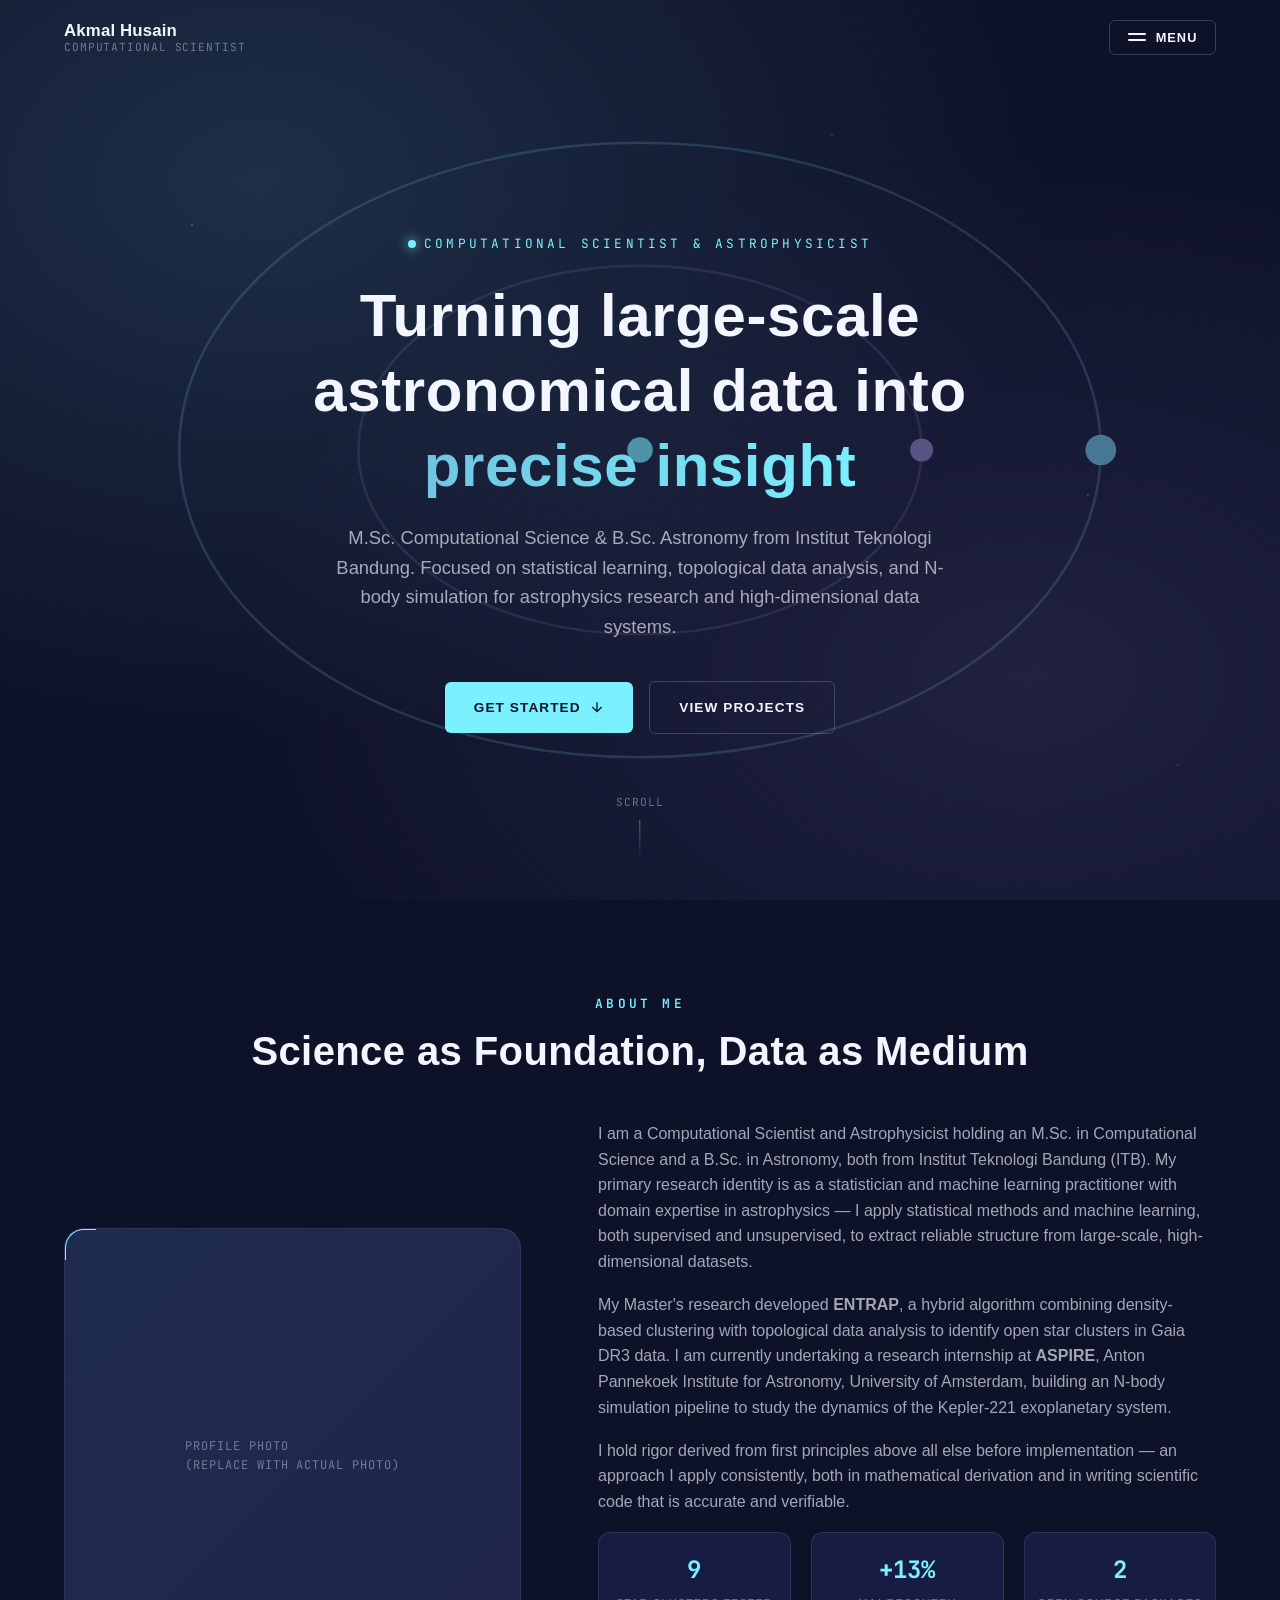
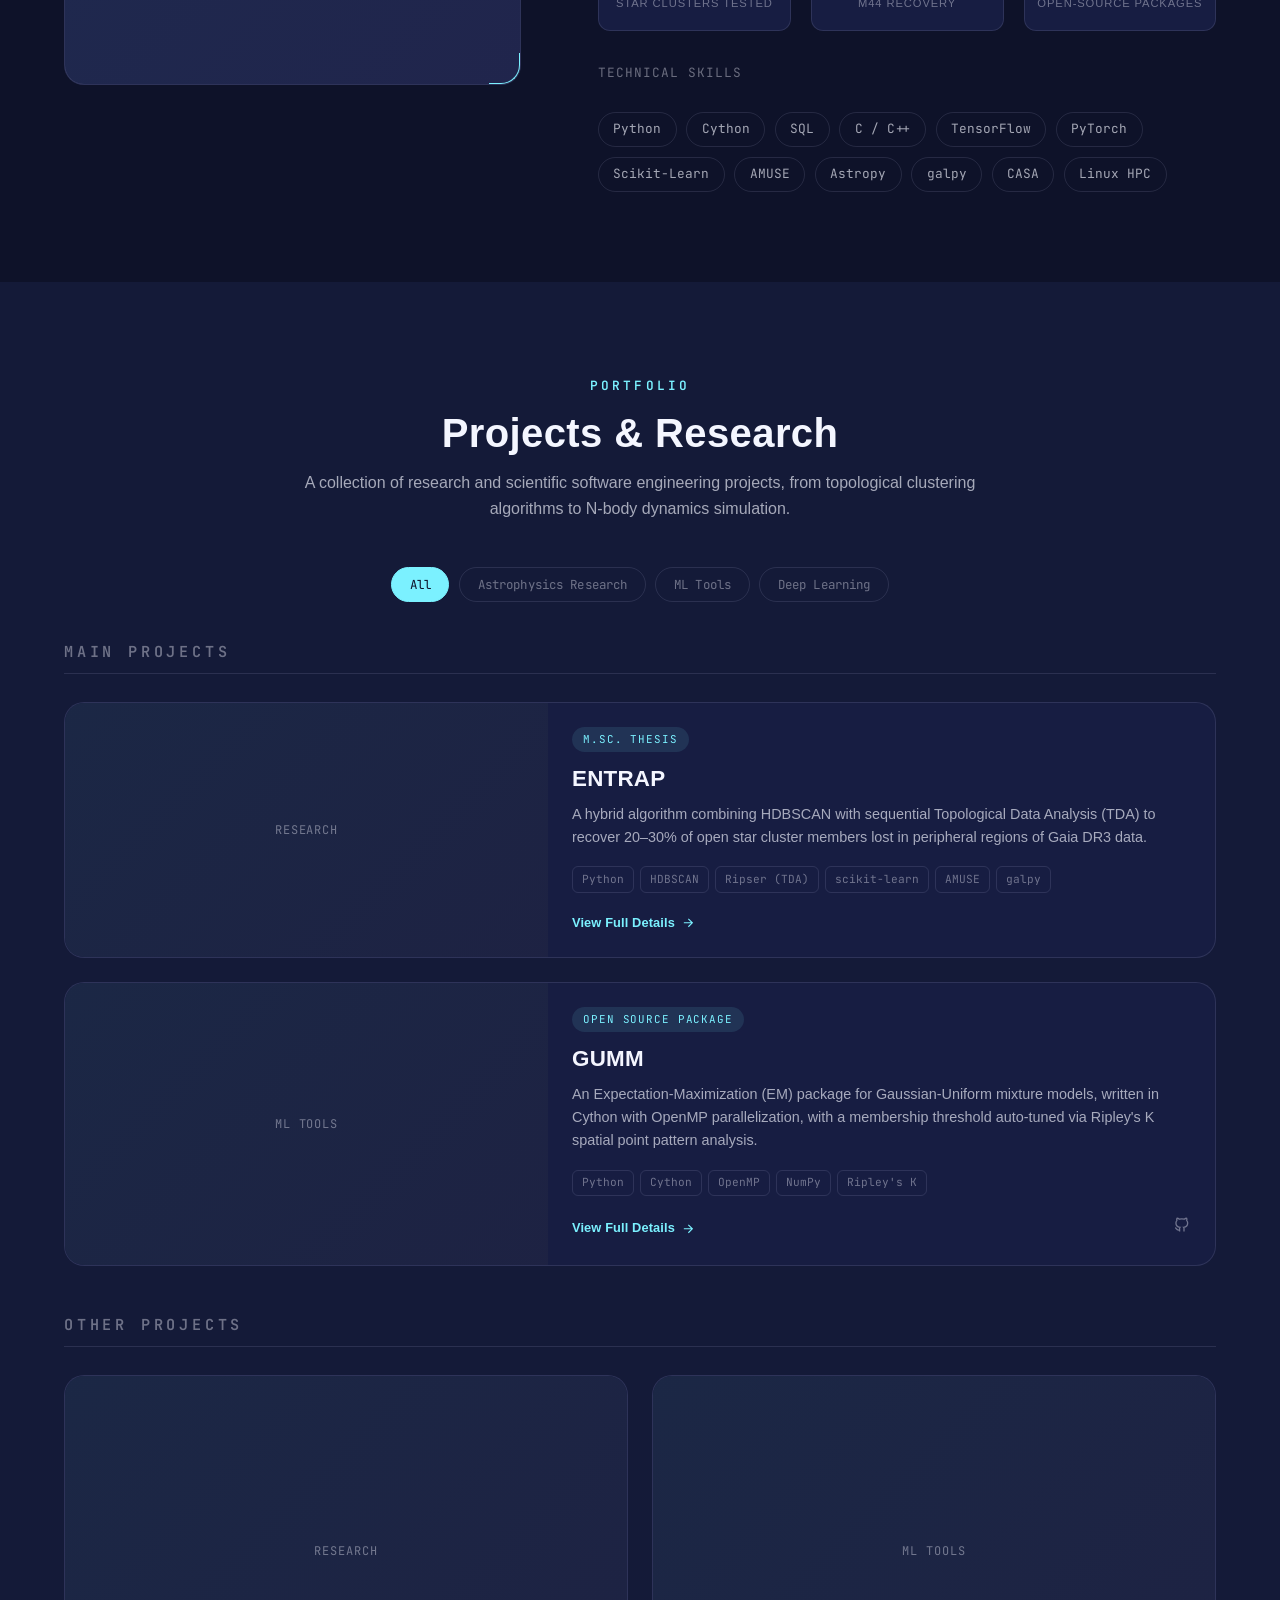
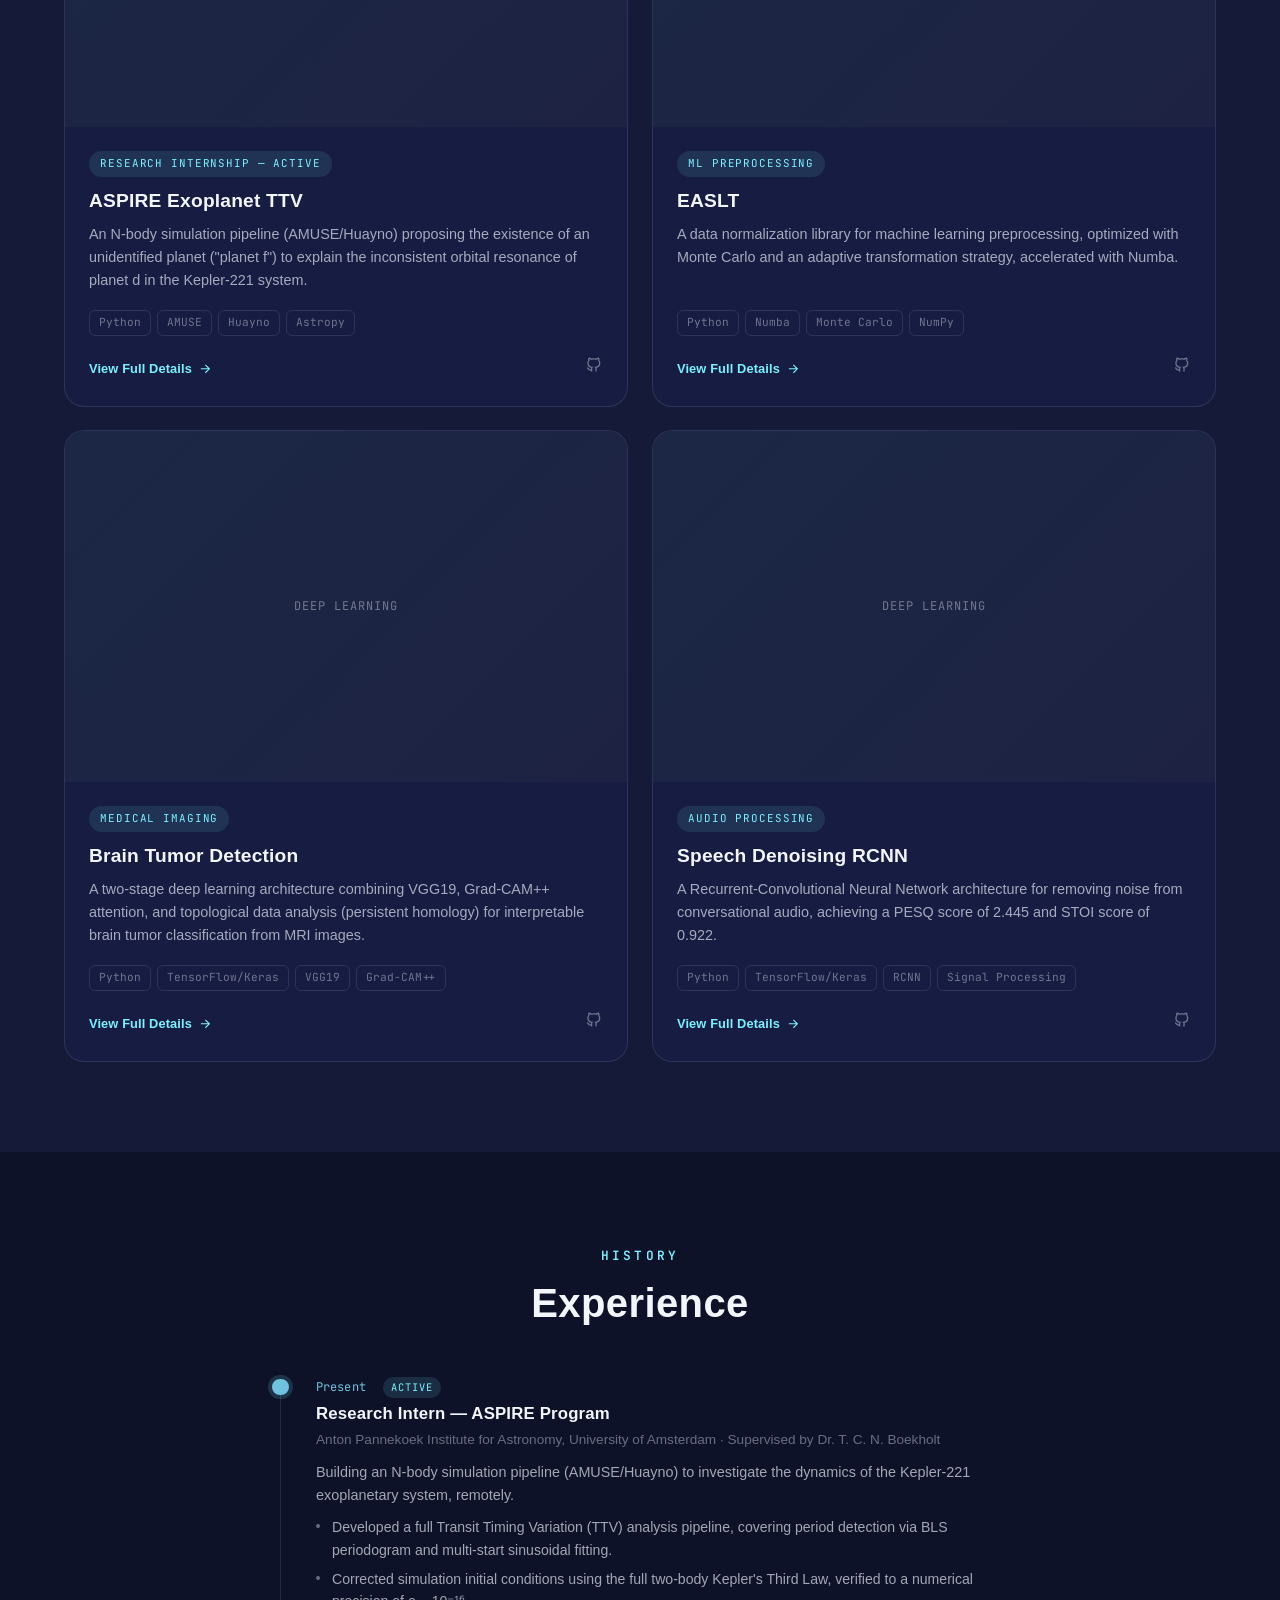
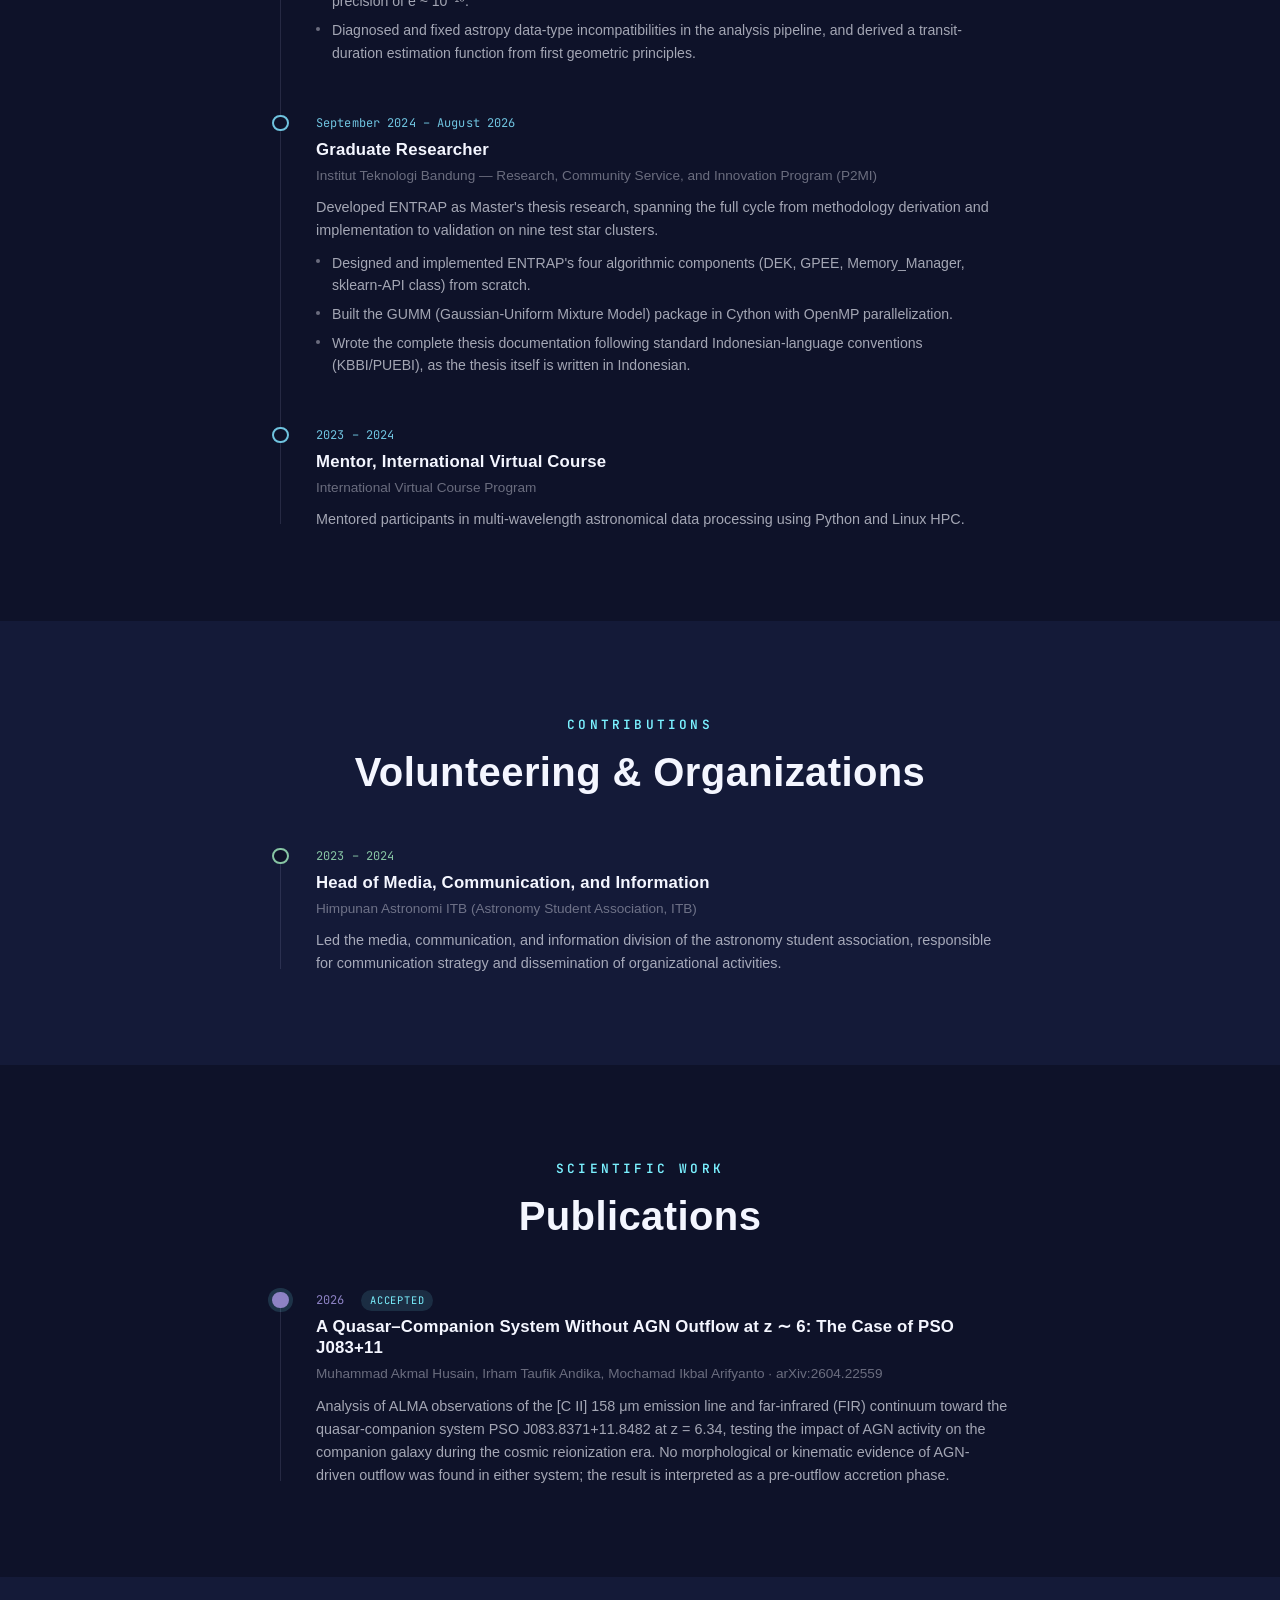
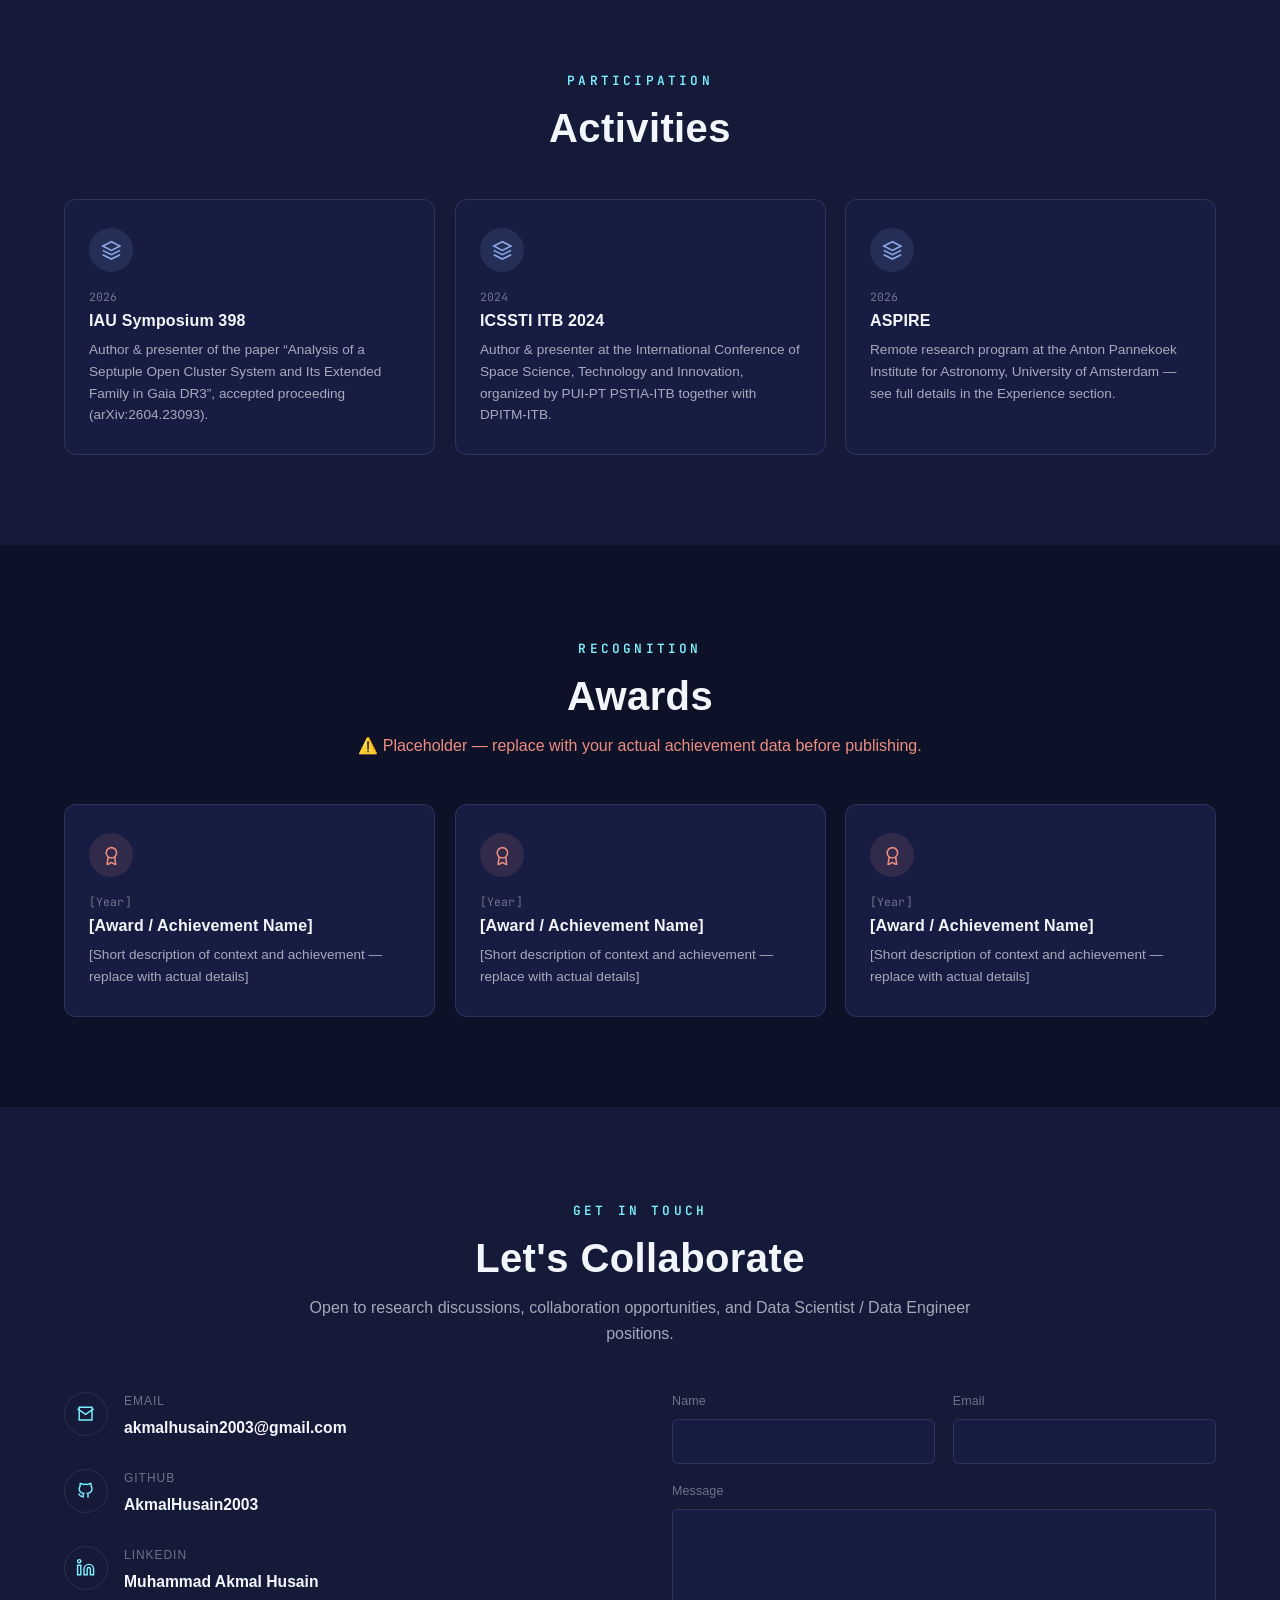
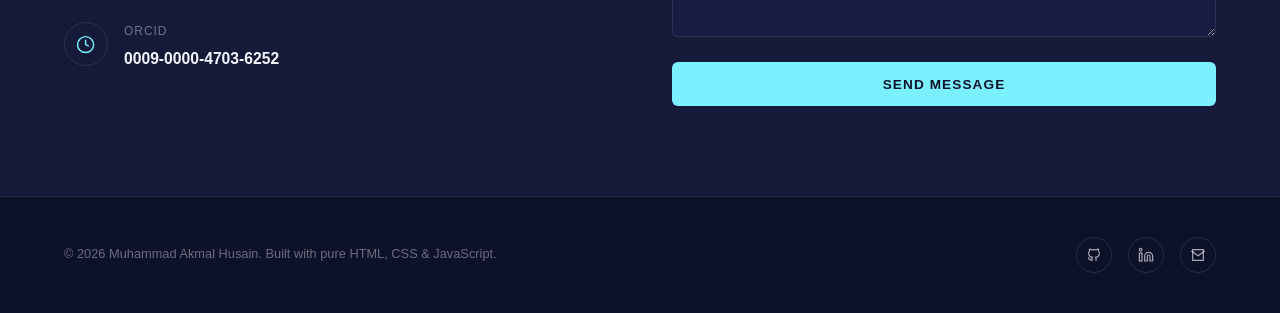
==== index.html @ b6365a73 "Initial commit: portfolio site" ====
<!DOCTYPE html>
<html lang="en">
<head>
  <meta charset="UTF-8" />
  <meta name="viewport" content="width=device-width, initial-scale=1.0" />
  <title>Muhammad Akmal Husain — Computational Scientist &amp; Astrophysicist</title>
  <meta name="description" content="Portfolio of Muhammad Akmal Husain — Computational Scientist and Astrophysicist, specializing in machine learning, topological data analysis, and N-body simulation." />

  <!-- Google Fonts: Source Sans Pro untuk teks utama, JetBrains Mono untuk
       label teknis/data — pemilihan ini disengaja karena JetBrains Mono
       adalah typeface yang benar-benar dipakai di lingkungan kerja
       computational science (editor kode, terminal), bukan sekadar
       pilihan estetika monospace generik. -->
  <link rel="preconnect" href="https://fonts.googleapis.com" />
  <link rel="preconnect" href="https://fonts.gstatic.com" crossorigin />
  <link href="https://fonts.googleapis.com/css2?family=Source+Sans+3:wght@400;600;700&family=JetBrains+Mono:wght@400;500;600&display=swap" rel="stylesheet" />

  <link rel="stylesheet" href="assets/css/main.css" />
</head>
<body>

  <!-- ======================================================================
       HEADER
       Fixed di atas, berubah dari transparan ke solid+blur saat discroll
       melewati hero (lihat initHeaderScroll di main.js).
       ====================================================================== -->
  <header class="site-header" data-site-header>
    <div class="container site-header__inner">
      <a href="#hero" class="site-logo">
        <span class="site-logo__name">Akmal Husain</span>
        <span class="site-logo__role">Computational Scientist</span>
      </a>
      <button type="button" class="menu-trigger" data-menu-trigger aria-label="Open navigation menu">
        <span class="menu-trigger__icon"><span></span><span></span></span>
        Menu
      </button>
    </div>
  </header>

  <!-- ======================================================================
       MENU OVERLAY
       Panel navigasi penuh-layar, ditoggle via kelas .menu-open pada
       <body> (lihat initMenuOverlay di main.js). Daftar tautan mengarah
       ke id section pada halaman ini — TIDAK ada menu terpisah untuk
       "Volunteering", "Experience", "Award" sebagai halaman berbeda;
       semuanya adalah section dalam satu halaman panjang (single-page
       layout), sesuai pola tema Forty asli.
       ====================================================================== -->
  <div class="menu-overlay" data-menu-overlay>
    <button type="button" class="menu-overlay__close" data-menu-close aria-label="Close menu">
      <svg viewBox="0 0 24 24" fill="none" stroke="currentColor" stroke-width="2"><path d="M18 6L6 18M6 6l12 12"/></svg>
    </button>
    <div class="menu-overlay__inner">
      <ul class="menu-overlay__list">
        <li><a href="#about">About</a></li>
        <li><a href="#projects">Projects</a></li>
        <li><a href="#experience">Experience</a></li>
        <li><a href="#volunteering">Volunteering</a></li>
        <li><a href="#publications">Publications</a></li>
        <li><a href="#activities">Activities</a></li>
        <li><a href="#awards">Awards</a></li>
        <li><a href="#contact">Contact</a></li>
      </ul>
      <div class="menu-overlay__meta">
        <a href="https://github.com/AkmalHusain2003" target="_blank" rel="noopener noreferrer" aria-label="GitHub">
          <svg viewBox="0 0 24 24" width="20" height="20" fill="none" stroke="currentColor" stroke-width="1.8"><path d="M9 19c-4.3 1.4-4.3-2.5-6-3m12 5v-3.5c0-1 .1-1.4-.5-2 2.8-.3 5.5-1.4 5.5-6a4.6 4.6 0 0 0-1.3-3.2 4.2 4.2 0 0 0-.1-3.2s-1.1-.3-3.5 1.3a12.3 12.3 0 0 0-6.2 0C6.5 2.8 5.4 3.1 5.4 3.1a4.2 4.2 0 0 0-.1 3.2A4.6 4.6 0 0 0 4 9.5c0 4.6 2.7 5.7 5.5 6-.6.6-.6 1.2-.5 2V21"/></svg>
        </a>
        <a href="https://www.linkedin.com/in/muhammad-akmal-husain-8298b7209/" target="_blank" rel="noopener noreferrer" aria-label="LinkedIn">
          <svg viewBox="0 0 24 24" width="20" height="20" fill="none" stroke="currentColor" stroke-width="1.8"><path d="M16 8a6 6 0 0 1 6 6v7h-4v-7a2 2 0 0 0-2-2 2 2 0 0 0-2 2v7h-4v-7a6 6 0 0 1 6-6z"/><rect x="2" y="9" width="4" height="12"/><circle cx="4" cy="4" r="2"/></svg>
        </a>
        <a href="mailto:akmalhusain2003@gmail.com" aria-label="Email">
          <svg viewBox="0 0 24 24" width="20" height="20" fill="none" stroke="currentColor" stroke-width="1.8"><path d="M4 4h16v16H4z"/><path d="M22 6l-10 7L2 6"/></svg>
        </a>
      </div>
    </div>
  </div>

  <!-- ======================================================================
       HERO
       Judul + subjudul + tombol "Get Started" (poin 1 permintaan) yang
       melakukan smooth-scroll ke section About. Latar memuat diagram
       orbit SVG (signature element, lihat dokumentasi di main.css bagian
       "SIGNATURE ELEMENT: DIAGRAM ORBIT TTV").
       ====================================================================== -->
  <section id="hero" class="hero">
    <div class="hero__orbit" aria-hidden="true">
      <svg viewBox="0 0 400 400">
        <!-- Bintang pusat, merepresentasikan Kepler-221 -->
        <circle class="orbit-star" cx="200" cy="200" r="5" />

        <!-- Lintasan orbit (elips, dipipihkan sedikit untuk kesan
             perspektif 3/4, bukan lingkaran sempurna, karena orbit
             riil jarang berbentuk lingkaran) -->
        <ellipse class="orbit-path orbit-path--outer" cx="200" cy="200" rx="180" ry="120" />
        <ellipse class="orbit-path orbit-path--inner" cx="200" cy="200" rx="110" ry="72" />

        <!-- Node planet outer: grup di-rotate mengelilingi pusat (200,200)
             via animasi CSS orbit-outer, sedangkan posisi node di dalam
             grup tetap statis relatif terhadap grupnya sendiri (offset
             radial dari pusat) — inilah struktur SVG yang benar supaya
             node BENAR-BENAR mengorbit pusat, bukan berputar di
             tempatnya sendiri. -->
        <g class="orbit-node orbit-node--outer">
          <circle cx="380" cy="200" r="6" />
        </g>

        <!-- Node planet inner: periode orbit lebih cepat (durasi animasi
             lebih pendek di CSS), merepresentasikan planet dengan
             semi-major axis lebih kecil sesuai Hukum Kepler III
             (T² ∝ a³) — planet lebih dekat mengorbit lebih cepat. -->
        <g class="orbit-node orbit-node--inner">
          <circle cx="310" cy="200" r="4.5" />
        </g>
      </svg>
    </div>

    <div class="hero__inner">
      <p class="hero__eyebrow">Computational Scientist &amp; Astrophysicist</p>
      <h1 class="hero__title">
        Turning large-scale astronomical data into <span class="highlight">precise insight</span>
      </h1>
      <p class="hero__subtitle">
        M.Sc. Computational Science &amp; B.Sc. Astronomy from Institut Teknologi Bandung. Focused on statistical learning, topological data analysis, and N-body simulation for astrophysics research and high-dimensional data systems.
      </p>
      <div class="hero__actions">
        <a href="#about" class="btn btn--primary">
          Get Started
          <svg viewBox="0 0 24 24" width="16" height="16" fill="none" stroke="currentColor" stroke-width="2"><path d="M12 5v14M19 12l-7 7-7-7"/></svg>
        </a>
        <a href="#projects" class="btn btn--ghost">View Projects</a>
      </div>
    </div>

    <div class="scroll-indicator" aria-hidden="true">
      <span>Scroll</span>
      <span class="scroll-indicator__line"></span>
    </div>
  </section>

  <!-- ======================================================================
       ABOUT ("Tentang Saya") — poin 2 permintaan.
       Setiap blok anak diberi kelas .reveal dengan arah berbeda
       (reveal--left untuk visual, reveal--right untuk teks) dan
       data-reveal-index untuk delay berjenjang, menghasilkan efek
       "hilang timbul" yang diminta: memudar masuk saat discroll ke
       section ini, memudar keluar lagi saat discroll menjauh (lihat
       mekanisme initRevealObserver di main.js).
       ====================================================================== -->
  <section id="about" class="section">
    <div class="container">
      <div class="section__header reveal reveal--up" data-reveal-index="0">
        <p class="section__eyebrow">About Me</p>
        <h2 class="section__title">Science as Foundation, Data as Medium</h2>
      </div>

      <div class="about__grid">
        <div class="about__visual reveal reveal--left" data-reveal-index="1">
          <div class="about__visual-frame" aria-hidden="true"></div>
          <div class="project-card__media-placeholder" style="font-family: var(--font-family-mono);">
            Profile Photo<br />(Replace with Actual Photo)
          </div>
        </div>

        <div class="about__body reveal reveal--right" data-reveal-index="2">
          <p>
            I am a Computational Scientist and Astrophysicist holding an M.Sc. in Computational Science and a B.Sc. in Astronomy, both from Institut Teknologi Bandung (ITB). My primary research identity is as a statistician and machine learning practitioner with domain expertise in astrophysics &mdash; I apply statistical methods and machine learning, both supervised and unsupervised, to extract reliable structure from large-scale, high-dimensional datasets.
          </p>
          <p>
            My Master's research developed <strong>ENTRAP</strong>, a hybrid algorithm combining density-based clustering with topological data analysis to identify open star clusters in Gaia DR3 data. I am currently undertaking a research internship at <strong>ASPIRE</strong>, Anton Pannekoek Institute for Astronomy, University of Amsterdam, building an N-body simulation pipeline to study the dynamics of the Kepler-221 exoplanetary system.
          </p>
          <p>
            I hold rigor derived from first principles above all else before implementation &mdash; an approach I apply consistently, both in mathematical derivation and in writing scientific code that is accurate and verifiable.
          </p>

          <div class="about__stats">
            <div class="about__stat">
              <span class="about__stat-value">9</span>
              <span class="about__stat-label">Star Clusters Tested</span>
            </div>
            <div class="about__stat">
              <span class="about__stat-value">+13%</span>
              <span class="about__stat-label">M44 Recovery</span>
            </div>
            <div class="about__stat">
              <span class="about__stat-value">2</span>
              <span class="about__stat-label">Open-Source Packages</span>
            </div>
          </div>

          <p class="about__skills-title">Technical Skills</p>
          <div class="skill-tags">
            <span class="skill-tag">Python</span>
            <span class="skill-tag">Cython</span>
            <span class="skill-tag">SQL</span>
            <span class="skill-tag">C / C++</span>
            <span class="skill-tag">TensorFlow</span>
            <span class="skill-tag">PyTorch</span>
            <span class="skill-tag">Scikit-Learn</span>
            <span class="skill-tag">AMUSE</span>
            <span class="skill-tag">Astropy</span>
            <span class="skill-tag">galpy</span>
            <span class="skill-tag">CASA</span>
            <span class="skill-tag">Linux HPC</span>
          </div>
        </div>
      </div>
    </div>
  </section>

  <!-- ======================================================================
       PROJECTS — poin 4 permintaan.
       Grid kartu DIRENDER SECARA DINAMIS oleh renderProjectPreview() di
       main.js, membaca data dari assets/js/projects-data.js. HTML di
       sini hanya menyediakan KERANGKA (header, filter, target grid
       kosong) — lihat atribut data-project-grid sebagai titik injeksi.

       Setiap kartu memiliki tombol "Lihat Lebih Lengkap" yang mengarah
       ke pages/project.html?id=<id-project>, sesuai permintaan poin 4.
       ====================================================================== -->
  <section id="projects" class="section section--alt">
    <div class="container">
      <div class="section__header reveal reveal--up" data-reveal-index="0">
        <p class="section__eyebrow">Portfolio</p>
        <h2 class="section__title">Projects &amp; Research</h2>
        <p class="section__subtitle">
          A collection of research and scientific software engineering projects, from topological clustering algorithms to N-body dynamics simulation.
        </p>
      </div>

      <div class="project-filter reveal reveal--up" data-reveal-index="1">
        <button type="button" class="project-filter__btn is-active" data-filter="all">All</button>
        <button type="button" class="project-filter__btn" data-filter="research">Astrophysics Research</button>
        <button type="button" class="project-filter__btn" data-filter="ml-tools">ML Tools</button>
        <button type="button" class="project-filter__btn" data-filter="deep-learning">Deep Learning</button>
      </div>

      <!-- Render target: filled by renderProjectPreview() in main.js.
           Left empty in the static markup — NOT written manually here
           so project data stays single-sourced from projects-data.js
           (see architecture documentation in that file).

           TWO SEPARATE CONTAINERS (not one) per the Main/Other Project
           split request. Partitioned by the `tier` field in
           projects-data.js (see ARCHITECTURE NOTE in that file's
           header for the tier vs featured distinction). The
           data-project-grid attribute carries the value "main"/"other"
           as a SELECTOR read by renderProjectPreview() -- NOT two
           elements sharing the same boolean attribute as in the old
           pattern. -->
      <h3 class="project-tier-heading reveal reveal--up" data-reveal-index="2">Main Projects</h3>
      <div class="project-grid" data-project-grid="main"></div>

      <h3 class="project-tier-heading project-tier-heading--other reveal reveal--up" data-reveal-index="3">Other Projects</h3>
      <div class="project-grid" data-project-grid="other"></div>
    </div>
  </section>

  <!-- ======================================================================
       EXPERIENCE — poin 6 permintaan.
       Urutan kronologis TERBALIK (terbaru di atas), pola timeline
       standar untuk riwayat profesional. ASPIRE ditandai sebagai peran
       AKTIF (kelas .is-current, memberi node timeline terisi penuh +
       badge "Aktif") mengikuti konfirmasi eksplisit Akmal bahwa peran
       Graduate Researcher di ITB telah selesai dan ASPIRE adalah fokus
       riset yang sedang berjalan saat ini.
       ====================================================================== -->
  <section id="experience" class="section">
    <div class="container container--narrow">
      <div class="section__header reveal reveal--up" data-reveal-index="0">
        <p class="section__eyebrow">History</p>
        <h2 class="section__title">Experience</h2>
      </div>

      <div class="timeline" style="--timeline-accent: var(--color-accent-1);">
        <div class="timeline-item is-current reveal reveal--up" data-reveal-index="1">
          <p class="timeline-item__period">
            Present
            <span class="timeline-item__badge">Active</span>
          </p>
          <h3 class="timeline-item__title">Research Intern — ASPIRE Program</h3>
          <p class="timeline-item__org">Anton Pannekoek Institute for Astronomy, University of Amsterdam &middot; Supervised by Dr. T. C. N. Boekholt</p>
          <div class="timeline-item__desc">
            <p>Building an N-body simulation pipeline (AMUSE/Huayno) to investigate the dynamics of the Kepler-221 exoplanetary system, remotely.</p>
            <ul>
              <li>Developed a full Transit Timing Variation (TTV) analysis pipeline, covering period detection via BLS periodogram and multi-start sinusoidal fitting.</li>
              <li>Corrected simulation initial conditions using the full two-body Kepler's Third Law, verified to a numerical precision of e ~ 10⁻¹⁶.</li>
              <li>Diagnosed and fixed astropy data-type incompatibilities in the analysis pipeline, and derived a transit-duration estimation function from first geometric principles.</li>
            </ul>
          </div>
        </div>

        <div class="timeline-item reveal reveal--up" data-reveal-index="2">
          <p class="timeline-item__period">September 2024 &ndash; August 2026</p>
          <h3 class="timeline-item__title">Graduate Researcher</h3>
          <p class="timeline-item__org">Institut Teknologi Bandung — Research, Community Service, and Innovation Program (P2MI)</p>
          <div class="timeline-item__desc">
            <p>Developed ENTRAP as Master's thesis research, spanning the full cycle from methodology derivation and implementation to validation on nine test star clusters.</p>
            <ul>
              <li>Designed and implemented ENTRAP's four algorithmic components (DEK, GPEE, Memory_Manager, sklearn-API class) from scratch.</li>
              <li>Built the GUMM (Gaussian-Uniform Mixture Model) package in Cython with OpenMP parallelization.</li>
              <li>Wrote the complete thesis documentation following standard Indonesian-language conventions (KBBI/PUEBI), as the thesis itself is written in Indonesian.</li>
            </ul>
          </div>
        </div>

        <div class="timeline-item reveal reveal--up" data-reveal-index="3">
          <p class="timeline-item__period">2023 &ndash; 2024</p>
          <h3 class="timeline-item__title">Mentor, International Virtual Course</h3>
          <p class="timeline-item__org">International Virtual Course Program</p>
          <div class="timeline-item__desc">
            <p>Mentored participants in multi-wavelength astronomical data processing using Python and Linux HPC.</p>
          </div>
        </div>
      </div>
    </div>
  </section>

  <!-- ======================================================================
       VOLUNTEERING — poin 5 permintaan.
       Menggunakan struktur timeline yang sama dengan Experience, namun
       dengan --timeline-accent berbeda (hijau sage, bukan cyan) supaya
       kedua section punya identitas visual berbeda meski markup identik
       — pola reuse komponen yang didokumentasikan di main.css bagian
       "TIMELINE (EXPERIENCE & VOLUNTEERING)".
       ====================================================================== -->
  <section id="volunteering" class="section section--alt">
    <div class="container container--narrow">
      <div class="section__header reveal reveal--up" data-reveal-index="0">
        <p class="section__eyebrow">Contributions</p>
        <h2 class="section__title">Volunteering &amp; Organizations</h2>
      </div>

      <div class="timeline" style="--timeline-accent: var(--color-accent-5);">
        <div class="timeline-item reveal reveal--up" data-reveal-index="1">
          <p class="timeline-item__period">2023 &ndash; 2024</p>
          <h3 class="timeline-item__title">Head of Media, Communication, and Information</h3>
          <p class="timeline-item__org">Himpunan Astronomi ITB (Astronomy Student Association, ITB)</p>
          <div class="timeline-item__desc">
            <p>Led the media, communication, and information division of the astronomy student association, responsible for communication strategy and dissemination of organizational activities.</p>
          </div>
        </div>
      </div>
    </div>
  </section>

  <!-- ======================================================================
       PUBLICATION — disisipkan sebelum AWARD atas permintaan eksplisit.

       Struktur timeline yang sama dengan Experience & Volunteering
       (lihat main.css bagian "TIMELINE (EXPERIENCE & VOLUNTEERING)"),
       dengan --timeline-accent memakai --color-accent-2 (ungu lembut)
       agar identitas visual berbeda dari ketiga section timeline
       lainnya (accent-1 = Experience, accent-5 = Volunteering).

       CATATAN AKURASI: satu item di bawah ini adalah KERANGKA STRUKTURAL
       kosong, BUKAN placeholder berisi teks contoh — sengaja dibiarkan
       demikian karena data publikasi asli akan diisi langsung oleh
       pengguna. Duplikasi blok <div class="timeline-item"> ini untuk
       setiap entri publikasi; hapus jika tidak diperlukan sebagai
       kerangka acuan.

       CLASS is-current TERSEDIA (lihat penggunaannya di section
       Experience) untuk menandai publikasi berstatus masih berjalan,
       mis. "under review" atau "in preparation" — tambahkan class
       tersebut pada <div class="timeline-item"> yang relevan jika
       diperlukan, mengikuti pola timeline-item__badge.
       ====================================================================== -->
  <section id="publications" class="section">
    <div class="container container--narrow">
      <div class="section__header reveal reveal--up" data-reveal-index="0">
        <p class="section__eyebrow">Scientific Work</p>
        <h2 class="section__title">Publications</h2>
      </div>

      <div class="timeline" style="--timeline-accent: var(--color-accent-2);">
        <div class="timeline-item is-current reveal reveal--up" data-reveal-index="1">
          <p class="timeline-item__period">
            2026
            <span class="timeline-item__badge">Accepted</span>
          </p>
          <h3 class="timeline-item__title">A Quasar&ndash;Companion System Without AGN Outflow at z &sim; 6: The Case of PSO J083+11</h3>
          <p class="timeline-item__org">Muhammad Akmal Husain, Irham Taufik Andika, Mochamad Ikbal Arifyanto &middot; arXiv:2604.22559</p>
          <div class="timeline-item__desc">
            <p>Analysis of ALMA observations of the [C&nbsp;II] 158&nbsp;&mu;m emission line and far-infrared (FIR) continuum toward the quasar-companion system PSO&nbsp;J083.8371+11.8482 at z&nbsp;=&nbsp;6.34, testing the impact of AGN activity on the companion galaxy during the cosmic reionization era. No morphological or kinematic evidence of AGN-driven outflow was found in either system; the result is interpreted as a pre-outflow accretion phase.</p>
          </div>
        </div>
      </div>
    </div>
  </section>

  <!-- ======================================================================
       ACTIVITIES — precedes AWARDS per explicit request.

       Uses the award-grid pattern (NOT timeline like Experience/
       Volunteering/Publications) because its contents are event
       participations that each conclude at a single point in time
       (conference/symposium presentation), not an ongoing process
       with progression between items — consistent with why Awards
       also uses a grid, not a timeline.

       --color-accent-4 (sky blue) is used as the icon color, since
       accent-1/2/3/5 are already used by other sections (see
       main.css :root for the full map).
       ====================================================================== -->
  <section id="activities" class="section section--alt">
    <div class="container">
      <div class="section__header reveal reveal--up" data-reveal-index="0">
        <p class="section__eyebrow">Participation</p>
        <h2 class="section__title">Activities</h2>
      </div>

      <div class="award-grid">
        <div class="award-card reveal reveal--up" data-reveal-index="1">
          <div class="award-card__icon" style="background: rgba(142, 169, 232, 0.12); color: var(--color-accent-4);">
            <svg viewBox="0 0 24 24" fill="none" stroke="currentColor" stroke-width="1.8"><path d="M12 2 L2 7l10 5 10-5-10-5z"/><path d="M2 17l10 5 10-5"/><path d="M2 12l10 5 10-5"/></svg>
          </div>
          <p class="award-card__year">2026</p>
          <h3 class="award-card__title">IAU Symposium 398</h3>
          <p class="award-card__desc">Author &amp; presenter of the paper &ldquo;Analysis of a Septuple Open Cluster System and Its Extended Family in Gaia DR3&rdquo;, accepted proceeding (arXiv:2604.23093).</p>
        </div>

        <div class="award-card reveal reveal--up" data-reveal-index="2">
          <div class="award-card__icon" style="background: rgba(142, 169, 232, 0.12); color: var(--color-accent-4);">
            <svg viewBox="0 0 24 24" fill="none" stroke="currentColor" stroke-width="1.8"><path d="M12 2 L2 7l10 5 10-5-10-5z"/><path d="M2 17l10 5 10-5"/><path d="M2 12l10 5 10-5"/></svg>
          </div>
          <p class="award-card__year">2024</p>
          <h3 class="award-card__title">ICSSTI ITB 2024</h3>
          <p class="award-card__desc">Author &amp; presenter at the International Conference of Space Science, Technology and Innovation, organized by PUI-PT PSTIA-ITB together with DPITM-ITB.</p>
        </div>

        <div class="award-card reveal reveal--up" data-reveal-index="3">
          <div class="award-card__icon" style="background: rgba(142, 169, 232, 0.12); color: var(--color-accent-4);">
            <svg viewBox="0 0 24 24" fill="none" stroke="currentColor" stroke-width="1.8"><path d="M12 2 L2 7l10 5 10-5-10-5z"/><path d="M2 17l10 5 10-5"/><path d="M2 12l10 5 10-5"/></svg>
          </div>
          <p class="award-card__year">2026</p>
          <h3 class="award-card__title">ASPIRE</h3>
          <p class="award-card__desc">Remote research program at the Anton Pannekoek Institute for Astronomy, University of Amsterdam &mdash; see full details in the Experience section.</p>
        </div>
      </div>
    </div>
  </section>

  <!-- ======================================================================
       AWARDS — per request point 7.

       IMPORTANT ACCURACY NOTE: I do NOT have specific data about any
       awards or achievements you have received — either from prior
       conversation history or from this repo's old index.md file
       (already removed after being replaced by index.html). Rather
       than fabricate content (which would violate the accuracy
       principle you emphasize), the three cards below are
       INTENTIONALLY filled with explicit placeholders that are
       clearly recognizable as "sample content", not real data.

       Please replace the title, year, and description of each card
       with your actual achievements. The card structure (award-card)
       is ready to use — simply duplicate the <div class="award-card">
       block to add a new entry, or delete any that aren't needed.
       ====================================================================== -->
  <section id="awards" class="section">
    <div class="container">
      <div class="section__header reveal reveal--up" data-reveal-index="0">
        <p class="section__eyebrow">Recognition</p>
        <h2 class="section__title">Awards</h2>
        <p class="section__subtitle" style="color: var(--color-accent-3);">
          ⚠️ Placeholder — replace with your actual achievement data before publishing.
        </p>
      </div>

      <div class="award-grid">
        <div class="award-card reveal reveal--up" data-reveal-index="1">
          <div class="award-card__icon">
            <svg viewBox="0 0 24 24" fill="none" stroke="currentColor" stroke-width="1.8"><path d="M12 15a6 6 0 1 0 0-12 6 6 0 0 0 0 12z"/><path d="M8.21 13.89L7 23l5-3 5 3-1.21-9.12"/></svg>
          </div>
          <p class="award-card__year">[Year]</p>
          <h3 class="award-card__title">[Award / Achievement Name]</h3>
          <p class="award-card__desc">[Short description of context and achievement — replace with actual details]</p>
        </div>

        <div class="award-card reveal reveal--up" data-reveal-index="2">
          <div class="award-card__icon">
            <svg viewBox="0 0 24 24" fill="none" stroke="currentColor" stroke-width="1.8"><path d="M12 15a6 6 0 1 0 0-12 6 6 0 0 0 0 12z"/><path d="M8.21 13.89L7 23l5-3 5 3-1.21-9.12"/></svg>
          </div>
          <p class="award-card__year">[Year]</p>
          <h3 class="award-card__title">[Award / Achievement Name]</h3>
          <p class="award-card__desc">[Short description of context and achievement — replace with actual details]</p>
        </div>

        <div class="award-card reveal reveal--up" data-reveal-index="3">
          <div class="award-card__icon">
            <svg viewBox="0 0 24 24" fill="none" stroke="currentColor" stroke-width="1.8"><path d="M12 15a6 6 0 1 0 0-12 6 6 0 0 0 0 12z"/><path d="M8.21 13.89L7 23l5-3 5 3-1.21-9.12"/></svg>
          </div>
          <p class="award-card__year">[Year]</p>
          <h3 class="award-card__title">[Award / Achievement Name]</h3>
          <p class="award-card__desc">[Short description of context and achievement — replace with actual details]</p>
        </div>
      </div>
    </div>
  </section>

  <!-- ======================================================================
       CONTACT
       Form ini bersifat FRONT-END SAJA — belum terhubung ke backend
       pengiriman email apa pun. Tema Forty asli memakai Formspree.io
       untuk ini; opsi yang sama (atau alternatif seperti Web3Forms,
       EmailJS) dapat dihubungkan nanti dengan mengubah atribut `action`
       pada elemen <form> di bawah. Untuk sekarang, submit tombol tidak
       melakukan apa pun selain mencegah reload halaman standar browser.
       ====================================================================== -->
  <section id="contact" class="section section--alt">
    <div class="container">
      <div class="section__header reveal reveal--up" data-reveal-index="0">
        <p class="section__eyebrow">Get In Touch</p>
        <h2 class="section__title">Let's Collaborate</h2>
        <p class="section__subtitle">
          Open to research discussions, collaboration opportunities, and Data Scientist / Data Engineer positions.
        </p>
      </div>

      <div class="contact__grid">
        <div class="reveal reveal--left" data-reveal-index="1">
          <div class="contact-method">
            <div class="contact-method__icon">
              <svg viewBox="0 0 24 24" fill="none" stroke="currentColor" stroke-width="1.8"><path d="M4 4h16v16H4z"/><path d="M22 6l-10 7L2 6"/></svg>
            </div>
            <div>
              <p class="contact-method__label">Email</p>
              <a href="mailto:akmalhusain2003@gmail.com" class="contact-method__value">akmalhusain2003@gmail.com</a>
            </div>
          </div>
          <div class="contact-method">
            <div class="contact-method__icon">
              <svg viewBox="0 0 24 24" fill="none" stroke="currentColor" stroke-width="1.8"><path d="M9 19c-4.3 1.4-4.3-2.5-6-3m12 5v-3.5c0-1 .1-1.4-.5-2 2.8-.3 5.5-1.4 5.5-6a4.6 4.6 0 0 0-1.3-3.2 4.2 4.2 0 0 0-.1-3.2s-1.1-.3-3.5 1.3a12.3 12.3 0 0 0-6.2 0C6.5 2.8 5.4 3.1 5.4 3.1a4.2 4.2 0 0 0-.1 3.2A4.6 4.6 0 0 0 4 9.5c0 4.6 2.7 5.7 5.5 6-.6.6-.6 1.2-.5 2V21"/></svg>
            </div>
            <div>
              <p class="contact-method__label">GitHub</p>
              <a href="https://github.com/AkmalHusain2003" target="_blank" rel="noopener noreferrer" class="contact-method__value">AkmalHusain2003</a>
            </div>
          </div>
          <div class="contact-method">
            <div class="contact-method__icon">
              <svg viewBox="0 0 24 24" fill="none" stroke="currentColor" stroke-width="1.8"><path d="M16 8a6 6 0 0 1 6 6v7h-4v-7a2 2 0 0 0-2-2 2 2 0 0 0-2 2v7h-4v-7a6 6 0 0 1 6-6z"/><rect x="2" y="9" width="4" height="12"/><circle cx="4" cy="4" r="2"/></svg>
            </div>
            <div>
              <p class="contact-method__label">LinkedIn</p>
              <a href="https://www.linkedin.com/in/muhammad-akmal-husain-8298b7209/" target="_blank" rel="noopener noreferrer" class="contact-method__value">Muhammad Akmal Husain</a>
            </div>
          </div>
          <div class="contact-method">
            <div class="contact-method__icon">
              <svg viewBox="0 0 24 24" fill="none" stroke="currentColor" stroke-width="1.8"><circle cx="12" cy="12" r="10"/><path d="M12 6v6l4 2"/></svg>
            </div>
            <div>
              <p class="contact-method__label">ORCID</p>
              <a href="https://orcid.org/0009-0000-4703-6252" target="_blank" rel="noopener noreferrer" class="contact-method__value">0009-0000-4703-6252</a>
            </div>
          </div>
        </div>

        <form class="contact-form reveal reveal--right" data-reveal-index="2" onsubmit="event.preventDefault(); alert('This form is not yet connected to an email delivery service. Connect the form element\'s action attribute to a service such as Formspree or Web3Forms.');">
          <div class="form-row">
            <div class="form-field">
              <label for="name">Name</label>
              <input type="text" id="name" name="name" required />
            </div>
            <div class="form-field">
              <label for="email">Email</label>
              <input type="email" id="email" name="email" required />
            </div>
          </div>
          <div class="form-field">
            <label for="message">Message</label>
            <textarea id="message" name="message" rows="5" required></textarea>
          </div>
          <button type="submit" class="btn btn--primary btn--block">Send Message</button>
        </form>
      </div>
    </div>
  </section>

  <!-- ======================================================================
       FOOTER
       ====================================================================== -->
  <footer class="site-footer">
    <div class="container site-footer__inner">
      <p class="site-footer__copy">&copy; 2026 Muhammad Akmal Husain. Built with pure HTML, CSS &amp; JavaScript.</p>
      <div class="site-footer__socials">
        <a href="https://github.com/AkmalHusain2003" target="_blank" rel="noopener noreferrer" aria-label="GitHub">
          <svg viewBox="0 0 24 24" fill="none" stroke="currentColor" stroke-width="1.8"><path d="M9 19c-4.3 1.4-4.3-2.5-6-3m12 5v-3.5c0-1 .1-1.4-.5-2 2.8-.3 5.5-1.4 5.5-6a4.6 4.6 0 0 0-1.3-3.2 4.2 4.2 0 0 0-.1-3.2s-1.1-.3-3.5 1.3a12.3 12.3 0 0 0-6.2 0C6.5 2.8 5.4 3.1 5.4 3.1a4.2 4.2 0 0 0-.1 3.2A4.6 4.6 0 0 0 4 9.5c0 4.6 2.7 5.7 5.5 6-.6.6-.6 1.2-.5 2V21"/></svg>
        </a>
        <a href="https://www.linkedin.com/in/muhammad-akmal-husain-8298b7209/" target="_blank" rel="noopener noreferrer" aria-label="LinkedIn">
          <svg viewBox="0 0 24 24" fill="none" stroke="currentColor" stroke-width="1.8"><path d="M16 8a6 6 0 0 1 6 6v7h-4v-7a2 2 0 0 0-2-2 2 2 0 0 0-2 2v7h-4v-7a6 6 0 0 1 6-6z"/><rect x="2" y="9" width="4" height="12"/><circle cx="4" cy="4" r="2"/></svg>
        </a>
        <a href="mailto:akmalhusain2003@gmail.com" aria-label="Email">
          <svg viewBox="0 0 24 24" fill="none" stroke="currentColor" stroke-width="1.8"><path d="M4 4h16v16H4z"/><path d="M22 6l-10 7L2 6"/></svg>
        </a>
      </div>
    </div>
  </footer>

  <!-- ======================================================================
       SCRIPTS
       Load order MATTERS: projects-data.js must load BEFORE main.js,
       because main.js (renderProjectPreview function) accesses the
       global PROJECTS array defined in projects-data.js.
       ====================================================================== -->
  <script src="assets/js/projects-data.js"></script>
  <script src="assets/js/main.js"></script>

</body>
</html>
---- assets/css/main.css ----
/* ==========================================================================
   Muhammad Akmal Husain — Portfolio Stylesheet
   Struktur mengikuti prinsip modular CSS: variabel → reset → base →
   layout → komponen → utilitas → animasi → responsif.
   Referensi filosofi desain: Forty theme by HTML5 UP (andrewbanchich/forty-jekyll-theme),
   diadaptasi ulang dari Sass ke CSS custom properties native.
   ========================================================================== */

/* --------------------------------------------------------------------------
   1. DESIGN TOKENS (CSS Custom Properties)
   Semua nilai desain didefinisikan sekali di sini. Mengubah karakter visual
   situs secara global cukup dengan mengubah variabel di :root, tanpa
   menyentuh kode di bawahnya. Ini prinsip "single source of truth" untuk
   desain, sama seperti projects-data.js untuk konten.
   -------------------------------------------------------------------------- */
:root {
  /* Palet warna: dark navy + aksen cyan (dipilih Akmal, dekat karakter
     visual tema Forty asli, cocok untuk domain space/data science) */
  --color-bg: #0e1229;
  --color-bg-alt: #141a38;
  --color-bg-card: #171d42;
  --color-fg: #f4f6ff;
  --color-fg-bold: #ffffff;
  --color-fg-light: rgba(244, 246, 255, 0.65);
  --color-fg-muted: rgba(244, 246, 255, 0.4);
  --color-border: rgba(212, 212, 255, 0.12);
  --color-border-strong: rgba(212, 212, 255, 0.22);

  --color-highlight: #7bf1ff;
  --color-accent-1: #6fc3df;   /* cyan biru — aksen utama */
  --color-accent-2: #8d82c4;   /* ungu lembut */
  --color-accent-3: #ec8d81;   /* koral — untuk highlight award/prestasi */
  --color-accent-4: #8ea9e8;   /* biru langit */
  --color-accent-5: #87c5a4;   /* hijau sage — untuk volunteering */

  /* Tipografi */
  --font-family: 'Source Sans Pro', 'Segoe UI', Helvetica, Arial, sans-serif;
  --font-family-mono: 'JetBrains Mono', 'Courier New', monospace;
  --font-weight-normal: 400;
  --font-weight-semibold: 600;
  --font-weight-bold: 700;
  --letter-spacing-normal: 0.01em;
  --letter-spacing-wide: 0.08em;
  --letter-spacing-wider: 0.25em;

  /* Ukuran & spacing (skala berbasis rem, dasar 16px) */
  --radius-sm: 6px;
  --radius-md: 12px;
  --radius-lg: 20px;
  --space-unit: 1rem;
  --content-max-width: 78rem;
  --content-narrow-width: 52rem;

  /* Durasi animasi — dipisah per jenis interaksi supaya mudah tuning */
  --duration-menu: 0.4s;
  --duration-transition: 0.25s;
  --duration-fade: 0.7s;
  --ease-standard: cubic-bezier(0.4, 0, 0.2, 1);
  --ease-out-back: cubic-bezier(0.34, 1.56, 0.64, 1);

  /* Z-index terpusat untuk mencegah tabrakan layer */
  --z-base: 1;
  --z-header: 100;
  --z-menu: 200;
}

/* --------------------------------------------------------------------------
   2. RESET & BASE
   Reset minimal (bukan full CSS reset seperti Normalize) — cukup untuk
   menghilangkan inkonsistensi antar-browser pada elemen yang benar-benar
   dipakai di halaman ini.
   -------------------------------------------------------------------------- */
*,
*::before,
*::after {
  box-sizing: border-box;
  margin: 0;
  padding: 0;
}

html {
  font-size: 16px;
  scroll-behavior: smooth;
  -webkit-text-size-adjust: 100%;
}

body {
  background: var(--color-bg);
  color: var(--color-fg);
  font-family: var(--font-family);
  font-weight: var(--font-weight-normal);
  line-height: 1.6;
  min-height: 100vh;
  overflow-x: hidden;
}

/* Body dikunci saat menu overlay terbuka, mencegah scroll ganda di belakang
   panel menu (perilaku yang sama dengan #wrapper transform-lock di tema Forty) */
body.menu-open {
  overflow: hidden;
}

img {
  display: block;
  max-width: 100%;
  height: auto;
}

a {
  color: inherit;
  text-decoration: none;
}

ul,
ol {
  list-style: none;
}

button {
  font-family: inherit;
  cursor: pointer;
  border: none;
  background: none;
  color: inherit;
}

h1,
h2,
h3,
h4 {
  font-weight: var(--font-weight-semibold);
  line-height: 1.25;
  letter-spacing: var(--letter-spacing-normal);
}

h1 { font-size: clamp(2.25rem, 5vw, 3.75rem); }
h2 { font-size: clamp(1.75rem, 3.5vw, 2.5rem); }
h3 { font-size: clamp(1.25rem, 2.2vw, 1.5rem); }

p {
  color: var(--color-fg-light);
}

/* Menghormati preferensi pengguna yang meminta pengurangan gerak —
   prinsip aksesibilitas dasar, bukan fitur opsional */
@media (prefers-reduced-motion: reduce) {
  *,
  *::before,
  *::after {
    animation-duration: 0.01ms !important;
    animation-iteration-count: 1 !important;
    transition-duration: 0.01ms !important;
    scroll-behavior: auto !important;
  }
}

/* --------------------------------------------------------------------------
   3. LAYOUT UTILITIES
   -------------------------------------------------------------------------- */
.container {
  max-width: var(--content-max-width);
  margin-inline: auto;
  padding-inline: clamp(1.5rem, 4vw, 3rem);
}

.container--narrow {
  max-width: var(--content-narrow-width);
}

.section {
  position: relative;
  padding-block: clamp(4rem, 10vh, 7rem);
}

.section--alt {
  background: var(--color-bg-alt);
}

.section__header {
  margin-bottom: clamp(2rem, 5vh, 3.5rem);
  text-align: center;
}

.section__eyebrow {
  display: inline-block;
  color: var(--color-highlight);
  font-family: var(--font-family-mono);
  font-size: 0.8rem;
  font-weight: var(--font-weight-semibold);
  letter-spacing: var(--letter-spacing-wider);
  text-transform: uppercase;
  margin-bottom: 0.75rem;
}

.section__title {
  margin-bottom: 0.75rem;
}

.section__subtitle {
  max-width: 42rem;
  margin-inline: auto;
  color: var(--color-fg-light);
}

/* Heading pemisah "Main Project" / "Other Project" di dalam section
   Projects (lihat index.html #projects). Ditempatkan setelah
   .section__subtitle karena keduanya sama-sama elemen tipografi
   struktural pada level section, bukan pada level kartu individual.
   Memakai skala h3 (bukan h2 seperti section__title) karena secara
   semantik ini adalah sub-heading DI DALAM satu section — pola yang
   sama seperti award-card__title/timeline-item__title yang juga h3
   di dalam section ber-h2. */
.project-tier-heading {
  font-family: var(--font-family-mono);
  font-size: 0.95rem;
  font-weight: var(--font-weight-semibold);
  letter-spacing: var(--letter-spacing-wider);
  text-transform: uppercase;
  color: var(--color-fg-muted);
  border-bottom: 1px solid var(--color-border);
  padding-bottom: 0.75rem;
  margin-top: 3rem;
  margin-bottom: 1.75rem;
}

/* Heading pertama ("Main Project") tidak butuh jarak atas sebesar
   heading kedua, karena sudah cukup diberi jarak oleh margin-bottom
   bawaan .section__header di atasnya -- margin-top besar di sini
   akan membuat jarak dobel yang janggal secara visual. */
.project-tier-heading:first-of-type {
  margin-top: 0;
}

/* --------------------------------------------------------------------------
   4. HEADER & NAVIGASI
   Header tetap (fixed) dengan latar transparan di atas hero, lalu berubah
   solid ketika discroll melewati area hero — logika ditangani oleh
   IntersectionObserver di main.js (mengamati elemen #hero), BUKAN dengan
   membaca posisi scroll manual. Ini lebih efisien secara komputasi karena
   IntersectionObserver berjalan di luar main thread render, tidak memicu
   layout thrashing seperti listener 'scroll' konvensional.
   -------------------------------------------------------------------------- */
.site-header {
  position: fixed;
  top: 0;
  left: 0;
  width: 100%;
  z-index: var(--z-header);
  padding-block: 1.25rem;
  transition: background-color var(--duration-transition) var(--ease-standard),
              border-color var(--duration-transition) var(--ease-standard),
              backdrop-filter var(--duration-transition) var(--ease-standard);
  border-bottom: 1px solid transparent;
}

.site-header.is-solid {
  background-color: rgba(14, 18, 41, 0.85);
  backdrop-filter: blur(10px);
  -webkit-backdrop-filter: blur(10px);
  border-bottom-color: var(--color-border);
}

.site-header__inner {
  display: flex;
  align-items: center;
  justify-content: space-between;
}

.site-logo {
  display: flex;
  flex-direction: column;
  line-height: 1.15;
}

.site-logo__name {
  font-weight: var(--font-weight-bold);
  font-size: 1.05rem;
  letter-spacing: var(--letter-spacing-normal);
}

.site-logo__role {
  font-family: var(--font-family-mono);
  font-size: 0.7rem;
  color: var(--color-fg-muted);
  letter-spacing: var(--letter-spacing-wide);
  text-transform: uppercase;
}

.menu-trigger {
  display: flex;
  align-items: center;
  gap: 0.6rem;
  font-size: 0.8rem;
  font-weight: var(--font-weight-semibold);
  letter-spacing: var(--letter-spacing-wide);
  text-transform: uppercase;
  padding: 0.55rem 1.1rem;
  border: 1px solid var(--color-border-strong);
  border-radius: var(--radius-sm);
  transition: border-color var(--duration-transition) var(--ease-standard),
              background-color var(--duration-transition) var(--ease-standard);
}

.menu-trigger:hover {
  border-color: var(--color-highlight);
  background-color: rgba(123, 241, 255, 0.06);
}

.menu-trigger__icon {
  display: inline-flex;
  flex-direction: column;
  gap: 4px;
}

.menu-trigger__icon span {
  display: block;
  width: 18px;
  height: 2px;
  background: var(--color-fg);
  border-radius: 1px;
}

/* --------------------------------------------------------------------------
   5. MENU OVERLAY
   Mekanisme diadaptasi dari _menu.scss milik tema Forty: panel penuh-layar
   dengan latar semi-transparan blur, konten menu diberi transform 3D
   (rotateX) dalam kondisi tersembunyi lalu dinetralkan saat kelas
   `.is-open` ditambahkan ke <body>. Efek ini memberi kesan "menu muncul
   dari kedalaman" alih-alih sekadar fade datar.
   -------------------------------------------------------------------------- */
.menu-overlay {
  position: fixed;
  inset: 0;
  z-index: var(--z-menu);
  display: flex;
  align-items: center;
  justify-content: center;
  background: rgba(14, 18, 41, 0.94);
  backdrop-filter: blur(6px);
  -webkit-backdrop-filter: blur(6px);
  opacity: 0;
  visibility: hidden;
  pointer-events: none;
  transition: opacity var(--duration-menu) var(--ease-standard),
              visibility var(--duration-menu);
}

body.menu-open .menu-overlay {
  opacity: 1;
  visibility: visible;
  pointer-events: auto;
}

.menu-overlay__inner {
  width: 100%;
  max-width: 26rem;
  padding-inline: 2rem;
  text-align: center;
  transform: perspective(1200px) rotateX(18deg) translateY(10px);
  opacity: 0;
  transition: transform var(--duration-menu) var(--ease-out-back),
              opacity var(--duration-menu) var(--ease-standard);
}

body.menu-open .menu-overlay__inner {
  transform: perspective(1200px) rotateX(0deg) translateY(0);
  opacity: 1;
}

.menu-overlay__close {
  position: absolute;
  top: 1.5rem;
  right: clamp(1.5rem, 4vw, 3rem);
  width: 2.75rem;
  height: 2.75rem;
  display: flex;
  align-items: center;
  justify-content: center;
  border-radius: 50%;
  border: 1px solid var(--color-border-strong);
  transition: border-color var(--duration-transition) var(--ease-standard),
              transform var(--duration-transition) var(--ease-standard);
}

.menu-overlay__close:hover {
  border-color: var(--color-highlight);
  transform: rotate(90deg);
}

.menu-overlay__close svg {
  width: 1.1rem;
  height: 1.1rem;
  stroke: var(--color-fg);
}

.menu-overlay__list {
  display: flex;
  flex-direction: column;
}

.menu-overlay__list li {
  border-top: 1px solid var(--color-border);
}

.menu-overlay__list li:first-child {
  border-top: none;
}

.menu-overlay__list a {
  display: block;
  padding-block: 1.1rem;
  font-size: 0.95rem;
  font-weight: var(--font-weight-semibold);
  letter-spacing: var(--letter-spacing-wide);
  text-transform: uppercase;
  transition: color var(--duration-transition) var(--ease-standard),
              letter-spacing var(--duration-transition) var(--ease-standard);
}

.menu-overlay__list a:hover {
  color: var(--color-highlight);
  letter-spacing: calc(var(--letter-spacing-wide) + 0.02em);
}

.menu-overlay__meta {
  margin-top: 2rem;
  display: flex;
  justify-content: center;
  gap: 1.25rem;
}

.menu-overlay__meta a {
  font-size: 1.05rem;
  color: var(--color-fg-light);
  transition: color var(--duration-transition) var(--ease-standard);
}

.menu-overlay__meta a:hover {
  color: var(--color-highlight);
}

/* --------------------------------------------------------------------------
   6. HERO SECTION
   Latar hero menggunakan gradient statis + pola titik halus untuk
   merepresentasikan tema astronomi/data tanpa bergantung pada gambar
   eksternal (menjaga performa muat halaman tetap cepat).
   -------------------------------------------------------------------------- */
.hero {
  position: relative;
  min-height: 100vh;
  display: flex;
  align-items: center;
  justify-content: center;
  padding-block: 8rem 4rem;
  overflow: hidden;
  background:
    radial-gradient(ellipse at 20% 20%, rgba(111, 195, 223, 0.16), transparent 55%),
    radial-gradient(ellipse at 80% 75%, rgba(141, 130, 196, 0.14), transparent 55%),
    var(--color-bg);
}

/* Lapisan bintang latar dibuat murni dengan CSS (radial-gradient
   berulang, tanpa file gambar) sebagai atmosfer pasif di belakang
   elemen signature (diagram orbit SVG, lihat .hero__orbit di bawah). */
.hero::before {
  content: '';
  position: absolute;
  inset: 0;
  background-image:
    radial-gradient(1.5px 1.5px at 15% 25%, rgba(255,255,255,0.5), transparent),
    radial-gradient(1.5px 1.5px at 65% 15%, rgba(255,255,255,0.4), transparent),
    radial-gradient(1px 1px at 40% 65%, rgba(255,255,255,0.35), transparent),
    radial-gradient(1.5px 1.5px at 85% 55%, rgba(255,255,255,0.45), transparent),
    radial-gradient(1px 1px at 25% 80%, rgba(255,255,255,0.3), transparent),
    radial-gradient(1.5px 1.5px at 92% 85%, rgba(255,255,255,0.4), transparent),
    radial-gradient(1px 1px at 55% 40%, rgba(255,255,255,0.3), transparent);
  background-size: 100% 100%;
  opacity: 0.6;
  pointer-events: none;
}

/* --------------------------------------------------------------------------
   SIGNATURE ELEMENT: DIAGRAM ORBIT TTV
   Elemen visual paling khas di halaman ini. Alih-alih dekorasi generik,
   diagram ini secara harfiah merepresentasikan riset TTV (Transit Timing
   Variation) Akmal pada sistem Kepler-221 — dua orbit elips konsentris
   dengan node planet yang bergerak pada kecepatan sudut berbeda,
   menghasilkan pola presesi relatif yang menjadi inti fenomena TTV itu
   sendiri (gangguan gravitasi antar-planet menyebabkan periode transit
   satu planet bergeser terhadap prediksi orbit Keplerian murni).
   Ditempatkan di belakang konten hero, redup, sebagai elemen atmosferik
   yang tetap bermakna secara ilmiah alih-alih starfield polos.
   -------------------------------------------------------------------------- */
.hero__orbit {
  position: absolute;
  top: 50%;
  left: 50%;
  transform: translate(-50%, -50%);
  width: min(64rem, 130vw);
  height: min(64rem, 130vw);
  opacity: 0.55;
  pointer-events: none;
  z-index: 0;
}

.hero__orbit svg {
  width: 100%;
  height: 100%;
}

.hero__orbit .orbit-path {
  fill: none;
  stroke-width: 1;
}

.hero__orbit .orbit-path--outer {
  stroke: rgba(111, 195, 223, 0.35);
}

.hero__orbit .orbit-path--inner {
  stroke: rgba(141, 130, 196, 0.3);
}

.hero__orbit .orbit-node {
  transform-box: fill-box;
}

.hero__orbit .orbit-node--outer {
  fill: var(--color-accent-1);
  transform-origin: 200px 200px;
  animation: orbit-outer 22s linear infinite;
}

.hero__orbit .orbit-node--inner {
  fill: var(--color-accent-2);
  transform-origin: 200px 200px;
  animation: orbit-inner 9s linear infinite;
}

.hero__orbit .orbit-star {
  fill: var(--color-highlight);
}

@keyframes orbit-outer {
  from { transform: rotate(0deg); }
  to { transform: rotate(360deg); }
}

@keyframes orbit-inner {
  from { transform: rotate(0deg); }
  to { transform: rotate(360deg); }
}

@media (prefers-reduced-motion: reduce) {
  .hero__orbit .orbit-node--outer,
  .hero__orbit .orbit-node--inner {
    animation: none;
  }
}

.hero__inner {
  position: relative;
  z-index: 1;
  max-width: 46rem;
  text-align: center;
}

.hero__eyebrow {
  display: inline-flex;
  align-items: center;
  gap: 0.5rem;
  font-family: var(--font-family-mono);
  font-size: 0.8rem;
  color: var(--color-highlight);
  letter-spacing: var(--letter-spacing-wider);
  text-transform: uppercase;
  margin-bottom: 1.5rem;
}

.hero__eyebrow::before {
  content: '';
  width: 8px;
  height: 8px;
  border-radius: 50%;
  background: var(--color-highlight);
  box-shadow: 0 0 12px var(--color-highlight);
}

.hero__title {
  margin-bottom: 1.25rem;
}

.hero__title .highlight {
  background: linear-gradient(120deg, var(--color-accent-1), var(--color-highlight));
  -webkit-background-clip: text;
  background-clip: text;
  color: transparent;
}

.hero__subtitle {
  font-size: clamp(1rem, 1.6vw, 1.15rem);
  max-width: 38rem;
  margin-inline: auto;
  margin-bottom: 2.5rem;
}

.hero__actions {
  display: flex;
  align-items: center;
  justify-content: center;
  gap: 1rem;
  flex-wrap: wrap;
}

/* --------------------------------------------------------------------------
   7. TOMBOL (BUTTON SYSTEM)
   -------------------------------------------------------------------------- */
.btn {
  display: inline-flex;
  align-items: center;
  gap: 0.5rem;
  padding: 0.9rem 1.8rem;
  font-size: 0.85rem;
  font-weight: var(--font-weight-semibold);
  letter-spacing: var(--letter-spacing-wide);
  text-transform: uppercase;
  border-radius: var(--radius-sm);
  transition: transform var(--duration-transition) var(--ease-standard),
              box-shadow var(--duration-transition) var(--ease-standard),
              background-color var(--duration-transition) var(--ease-standard),
              border-color var(--duration-transition) var(--ease-standard);
}

.btn--primary {
  background: var(--color-highlight);
  color: var(--color-bg);
}

.btn--primary:hover {
  transform: translateY(-2px);
  box-shadow: 0 10px 24px rgba(123, 241, 255, 0.25);
}

.btn--ghost {
  border: 1px solid var(--color-border-strong);
  color: var(--color-fg);
}

.btn--ghost:hover {
  border-color: var(--color-highlight);
  color: var(--color-highlight);
  transform: translateY(-2px);
}

.btn--small {
  padding: 0.6rem 1.2rem;
  font-size: 0.75rem;
}

.btn--block {
  width: 100%;
  justify-content: center;
}

/* --------------------------------------------------------------------------
   8. SCROLL INDICATOR
   -------------------------------------------------------------------------- */
.scroll-indicator {
  position: absolute;
  bottom: 2.5rem;
  left: 50%;
  transform: translateX(-50%);
  display: flex;
  flex-direction: column;
  align-items: center;
  gap: 0.5rem;
  color: var(--color-fg-muted);
  font-family: var(--font-family-mono);
  font-size: 0.7rem;
  letter-spacing: var(--letter-spacing-wide);
  text-transform: uppercase;
  animation: bounce 2.4s ease-in-out infinite;
}

.scroll-indicator__line {
  width: 1px;
  height: 2.5rem;
  background: linear-gradient(to bottom, var(--color-fg-muted), transparent);
}

@keyframes bounce {
  0%, 100% { transform: translate(-50%, 0); }
  50% { transform: translate(-50%, 8px); }
}

/* --------------------------------------------------------------------------
   9. SISTEM REVEAL (FADE "HILANG TIMBUL")
   Mekanisme: elemen berkelas `.reveal` diberi state awal tak-terlihat
   (opacity 0, translateY positif). JavaScript menambahkan kelas
   `.is-visible` ketika elemen memasuki viewport (via IntersectionObserver)
   DAN melepasnya lagi ketika elemen keluar viewport — inilah yang membuat
   efeknya "hilang timbul" (muncul-hilang berulang setiap kali discroll
   lewat), bukan sekadar animasi satu-kali seperti reveal-on-scroll standar.

   Prinsip fisis animasi: kurva easing `ease-out-back` sedikit overshoot
   sebelum settle, meniru inersia gerak alami — konsisten dengan preferensi
   Akmal terhadap detail yang presisi, bukan transisi linear generik.

   Varian arah (`.reveal--up/down/left/right`) mengizinkan section berbeda
   punya arah kemunculan yang berbeda tanpa duplikasi kelas dasar.
   -------------------------------------------------------------------------- */
.reveal {
  opacity: 0;
  transition: opacity var(--duration-fade) var(--ease-standard),
              transform var(--duration-fade) var(--ease-standard);
  will-change: opacity, transform;
}

.reveal--up {
  transform: translateY(32px);
}

.reveal--down {
  transform: translateY(-32px);
}

.reveal--left {
  transform: translateX(-32px);
}

.reveal--right {
  transform: translateX(32px);
}

.reveal--scale {
  transform: scale(0.94);
}

.reveal.is-visible {
  opacity: 1;
  transform: translate(0, 0) scale(1);
}

/* Delay berjenjang untuk anak-anak yang muncul beruntun (mis. kartu-kartu
   dalam grid project) — dikendalikan lewat custom property agar tidak
   perlu kelas terpisah per indeks */
.reveal[data-delay] {
  transition-delay: var(--reveal-delay, 0s);
}

/* --------------------------------------------------------------------------
   10. ABOUT SECTION
   -------------------------------------------------------------------------- */
.about__grid {
  display: grid;
  grid-template-columns: 0.85fr 1.15fr;
  gap: clamp(2.5rem, 6vw, 5rem);
  align-items: center;
}

.about__visual {
  position: relative;
  aspect-ratio: 1 / 1;
  border-radius: var(--radius-lg);
  background: var(--color-bg-card);
  border: 1px solid var(--color-border);
  display: flex;
  align-items: center;
  justify-content: center;
  overflow: hidden;
}

.about__visual img {
  width: 100%;
  height: 100%;
  object-fit: cover;
}

.about__visual-frame {
  position: absolute;
  inset: -1px;
  border-radius: var(--radius-lg);
  border: 1px solid var(--color-border-strong);
  pointer-events: none;
}

.about__visual-frame::before,
.about__visual-frame::after {
  content: '';
  position: absolute;
  width: 2rem;
  height: 2rem;
  border-color: var(--color-highlight);
  border-style: solid;
}

.about__visual-frame::before {
  top: -1px;
  left: -1px;
  border-width: 2px 0 0 2px;
  border-radius: var(--radius-lg) 0 0 0;
}

.about__visual-frame::after {
  bottom: -1px;
  right: -1px;
  border-width: 0 2px 2px 0;
  border-radius: 0 0 var(--radius-lg) 0;
}

.about__body p {
  margin-bottom: 1.1rem;
}

.about__body p:last-of-type {
  margin-bottom: 1.75rem;
}

.about__stats {
  display: grid;
  grid-template-columns: repeat(3, 1fr);
  gap: 1.25rem;
  margin-bottom: 2rem;
}

.about__stat {
  padding: 1.1rem 0.5rem;
  text-align: center;
  border: 1px solid var(--color-border);
  border-radius: var(--radius-md);
  background: var(--color-bg-card);
}

.about__stat-value {
  display: block;
  font-family: var(--font-family-mono);
  font-size: 1.5rem;
  font-weight: var(--font-weight-bold);
  color: var(--color-highlight);
}

.about__stat-label {
  display: block;
  margin-top: 0.35rem;
  font-size: 0.7rem;
  color: var(--color-fg-muted);
  letter-spacing: var(--letter-spacing-wide);
  text-transform: uppercase;
}

.about__skills-title {
  font-family: var(--font-family-mono);
  font-size: 0.8rem;
  letter-spacing: var(--letter-spacing-wide);
  text-transform: uppercase;
  color: var(--color-fg-muted);
  margin-bottom: 0.9rem;
}

.skill-tags {
  display: flex;
  flex-wrap: wrap;
  gap: 0.6rem;
}

.skill-tag {
  padding: 0.4rem 0.9rem;
  font-size: 0.8rem;
  font-family: var(--font-family-mono);
  border: 1px solid var(--color-border);
  border-radius: 999px;
  color: var(--color-fg-light);
  transition: border-color var(--duration-transition) var(--ease-standard),
              color var(--duration-transition) var(--ease-standard);
}

.skill-tag:hover {
  border-color: var(--color-accent-1);
  color: var(--color-fg);
}

/* --------------------------------------------------------------------------
   11. PROJECTS SECTION
   Tata letak grid responsif. Kartu "featured" (ENTRAP, GUMM) diberi span
   dua kolom pada layar lebar untuk menonjolkan kedua project utama sesuai
   konteks yang tercatat — bukan keputusan visual sembarangan, melainkan
   merepresentasikan hierarki kepentingan project secara proporsional.
   -------------------------------------------------------------------------- */
.project-filter {
  display: flex;
  flex-wrap: wrap;
  justify-content: center;
  gap: 0.6rem;
  margin-bottom: 2.5rem;
}

.project-filter__btn {
  padding: 0.5rem 1.1rem;
  font-size: 0.78rem;
  font-family: var(--font-family-mono);
  letter-spacing: var(--letter-spacing-normal);
  border: 1px solid var(--color-border);
  border-radius: 999px;
  color: var(--color-fg-muted);
  transition: all var(--duration-transition) var(--ease-standard);
}

.project-filter__btn:hover {
  color: var(--color-fg);
  border-color: var(--color-border-strong);
}

.project-filter__btn.is-active {
  background: var(--color-highlight);
  border-color: var(--color-highlight);
  color: var(--color-bg);
}

.project-grid {
  display: grid;
  grid-template-columns: repeat(2, 1fr);
  gap: 1.5rem;
}

.project-card {
  grid-column: span 1;
  display: flex;
  flex-direction: column;
  background: var(--color-bg-card);
  border: 1px solid var(--color-border);
  border-radius: var(--radius-lg);
  overflow: hidden;
  transition: transform var(--duration-transition) var(--ease-standard),
              border-color var(--duration-transition) var(--ease-standard),
              box-shadow var(--duration-transition) var(--ease-standard);
}

.project-card:hover {
  transform: translateY(-4px);
  border-color: var(--color-border-strong);
  box-shadow: 0 20px 40px rgba(0, 0, 0, 0.25);
}

.project-card--featured {
  grid-column: span 2;
  flex-direction: row;
}

.project-card__media {
  position: relative;
  aspect-ratio: 16 / 10;
  background: var(--color-bg-alt);
  overflow: hidden;
}

.project-card--featured .project-card__media {
  flex: 0 0 42%;
  aspect-ratio: auto;
}

.project-card__media img {
  width: 100%;
  height: 100%;
  object-fit: cover;
  transition: transform 0.5s var(--ease-standard);
}

.project-card:hover .project-card__media img {
  transform: scale(1.05);
}

.project-card__media-placeholder {
  width: 100%;
  height: 100%;
  display: flex;
  align-items: center;
  justify-content: center;
  font-family: var(--font-family-mono);
  font-size: 0.75rem;
  color: var(--color-fg-muted);
  letter-spacing: var(--letter-spacing-wide);
  text-transform: uppercase;
  background:
    linear-gradient(135deg, rgba(111,195,223,0.08), rgba(141,130,196,0.08));
}

.project-card__body {
  flex: 1;
  padding: 1.5rem;
  display: flex;
  flex-direction: column;
}

.project-card__tag {
  align-self: flex-start;
  padding: 0.25rem 0.7rem;
  margin-bottom: 0.8rem;
  font-size: 0.68rem;
  font-family: var(--font-family-mono);
  letter-spacing: var(--letter-spacing-wide);
  text-transform: uppercase;
  border-radius: 999px;
  background: rgba(123, 241, 255, 0.1);
  color: var(--color-highlight);
}

.project-card__title {
  font-size: 1.2rem;
  margin-bottom: 0.6rem;
}

.project-card--featured .project-card__title {
  font-size: 1.4rem;
}

.project-card__desc {
  font-size: 0.9rem;
  flex: 1;
  margin-bottom: 1.1rem;
}

.project-card__tech {
  display: flex;
  flex-wrap: wrap;
  gap: 0.4rem;
  margin-bottom: 1.25rem;
}

.project-card__tech span {
  font-size: 0.7rem;
  font-family: var(--font-family-mono);
  color: var(--color-fg-muted);
  padding: 0.2rem 0.55rem;
  border: 1px solid var(--color-border);
  border-radius: var(--radius-sm);
}

.project-card__footer {
  display: flex;
  align-items: center;
  justify-content: space-between;
  gap: 1rem;
}

.project-card__link {
  display: inline-flex;
  align-items: center;
  gap: 0.4rem;
  font-size: 0.8rem;
  font-weight: var(--font-weight-semibold);
  color: var(--color-highlight);
  letter-spacing: var(--letter-spacing-normal);
}

.project-card__link svg {
  width: 0.85rem;
  height: 0.85rem;
  transition: transform var(--duration-transition) var(--ease-standard);
}

.project-card__link:hover svg {
  transform: translateX(3px);
}

.project-card__repo {
  color: var(--color-fg-muted);
  transition: color var(--duration-transition) var(--ease-standard);
}

.project-card__repo:hover {
  color: var(--color-fg);
}

.project-card__repo svg {
  width: 1.1rem;
  height: 1.1rem;
}

.projects-more {
  display: flex;
  justify-content: center;
  margin-top: 2.5rem;
}

/* --------------------------------------------------------------------------
   12. TIMELINE (EXPERIENCE & VOLUNTEERING)
   Struktur garis vertikal dengan node — pola timeline standar. Dipakai
   ulang oleh dua section berbeda (Experience, Volunteering) dengan
   variabel warna aksen berbeda (`--timeline-accent`) supaya keduanya
   punya identitas visual yang berbeda meski markup identik.
   -------------------------------------------------------------------------- */
.timeline {
  position: relative;
  max-width: 46rem;
  margin-inline: auto;
}

.timeline::before {
  content: '';
  position: absolute;
  top: 0.4rem;
  bottom: 0.4rem;
  left: 0.5rem;
  width: 1px;
  background: var(--color-border);
}

.timeline-item {
  position: relative;
  padding-left: 2.75rem;
  padding-bottom: 2.75rem;
}

.timeline-item:last-child {
  padding-bottom: 0;
}

.timeline-item::before {
  content: '';
  position: absolute;
  top: 0.35rem;
  left: 0;
  width: 1.05rem;
  height: 1.05rem;
  border-radius: 50%;
  background: var(--color-bg);
  border: 2px solid var(--timeline-accent, var(--color-highlight));
  z-index: 1;
}

.timeline-item.is-current::before {
  background: var(--timeline-accent, var(--color-highlight));
  box-shadow: 0 0 0 4px rgba(123, 241, 255, 0.15);
}

.timeline-item__period {
  display: inline-block;
  font-family: var(--font-family-mono);
  font-size: 0.75rem;
  color: var(--timeline-accent, var(--color-highlight));
  letter-spacing: var(--letter-spacing-normal);
  margin-bottom: 0.4rem;
}

.timeline-item__badge {
  display: inline-block;
  margin-left: 0.6rem;
  padding: 0.15rem 0.55rem;
  font-size: 0.65rem;
  letter-spacing: var(--letter-spacing-wide);
  text-transform: uppercase;
  border-radius: 999px;
  background: rgba(123, 241, 255, 0.12);
  color: var(--color-highlight);
}

.timeline-item__title {
  font-size: 1.05rem;
  margin-bottom: 0.25rem;
}

.timeline-item__org {
  font-size: 0.85rem;
  color: var(--color-fg-muted);
  margin-bottom: 0.6rem;
}

.timeline-item__desc {
  font-size: 0.9rem;
}

.timeline-item__desc ul {
  margin-top: 0.6rem;
  display: flex;
  flex-direction: column;
  gap: 0.4rem;
}

.timeline-item__desc li {
  position: relative;
  padding-left: 1rem;
  font-size: 0.88rem;
  color: var(--color-fg-light);
}

.timeline-item__desc li::before {
  content: '';
  position: absolute;
  left: 0;
  top: 0.55em;
  width: 4px;
  height: 4px;
  border-radius: 50%;
  background: var(--color-fg-muted);
}

/* --------------------------------------------------------------------------
   13. AWARDS & PRESTASI
   -------------------------------------------------------------------------- */
.award-grid {
  display: grid;
  grid-template-columns: repeat(3, 1fr);
  gap: 1.25rem;
}

.award-card {
  padding: 1.75rem 1.5rem;
  border: 1px solid var(--color-border);
  border-radius: var(--radius-md);
  background: var(--color-bg-card);
  transition: transform var(--duration-transition) var(--ease-standard),
              border-color var(--duration-transition) var(--ease-standard);
}

.award-card:hover {
  transform: translateY(-3px);
  border-color: var(--color-accent-3);
}

.award-card__icon {
  width: 2.75rem;
  height: 2.75rem;
  display: flex;
  align-items: center;
  justify-content: center;
  border-radius: 50%;
  background: rgba(236, 141, 129, 0.12);
  color: var(--color-accent-3);
  margin-bottom: 1rem;
}

.award-card__icon svg {
  width: 1.3rem;
  height: 1.3rem;
}

.award-card__year {
  font-family: var(--font-family-mono);
  font-size: 0.72rem;
  color: var(--color-fg-muted);
  letter-spacing: var(--letter-spacing-normal);
  margin-bottom: 0.3rem;
}

.award-card__title {
  font-size: 1rem;
  margin-bottom: 0.5rem;
}

.award-card__desc {
  font-size: 0.85rem;
}

/* --------------------------------------------------------------------------
   14. CONTACT SECTION
   -------------------------------------------------------------------------- */
.contact__grid {
  display: grid;
  grid-template-columns: 1fr 1fr;
  gap: clamp(2rem, 5vw, 4rem);
  align-items: start;
}

.contact-method {
  display: flex;
  align-items: flex-start;
  gap: 1rem;
  margin-bottom: 1.75rem;
}

.contact-method:last-child {
  margin-bottom: 0;
}

.contact-method__icon {
  flex-shrink: 0;
  width: 2.75rem;
  height: 2.75rem;
  display: flex;
  align-items: center;
  justify-content: center;
  border-radius: 50%;
  border: 1px solid var(--color-border);
  color: var(--color-highlight);
}

.contact-method__icon svg {
  width: 1.2rem;
  height: 1.2rem;
}

.contact-method__label {
  font-size: 0.75rem;
  color: var(--color-fg-muted);
  letter-spacing: var(--letter-spacing-wide);
  text-transform: uppercase;
  margin-bottom: 0.25rem;
}

.contact-method__value {
  font-size: 0.98rem;
  font-weight: var(--font-weight-semibold);
  transition: color var(--duration-transition) var(--ease-standard);
}

a.contact-method__value:hover {
  color: var(--color-highlight);
}

.contact-form {
  display: flex;
  flex-direction: column;
  gap: 1.1rem;
}

.form-field label {
  display: block;
  font-size: 0.78rem;
  color: var(--color-fg-muted);
  letter-spacing: var(--letter-spacing-normal);
  margin-bottom: 0.45rem;
}

.form-field input,
.form-field textarea {
  width: 100%;
  padding: 0.85rem 1rem;
  background: var(--color-bg-card);
  border: 1px solid var(--color-border);
  border-radius: var(--radius-sm);
  color: var(--color-fg);
  font-family: inherit;
  font-size: 0.9rem;
  transition: border-color var(--duration-transition) var(--ease-standard);
}

.form-field input:focus,
.form-field textarea:focus {
  outline: none;
  border-color: var(--color-highlight);
}

.form-field textarea {
  resize: vertical;
  min-height: 8rem;
}

.form-row {
  display: grid;
  grid-template-columns: 1fr 1fr;
  gap: 1.1rem;
}

/* --------------------------------------------------------------------------
   15. FOOTER
   -------------------------------------------------------------------------- */
.site-footer {
  border-top: 1px solid var(--color-border);
  padding-block: 2.5rem;
}

.site-footer__inner {
  display: flex;
  align-items: center;
  justify-content: space-between;
  flex-wrap: wrap;
  gap: 1rem;
}

.site-footer__copy {
  font-size: 0.8rem;
  color: var(--color-fg-muted);
}

.site-footer__socials {
  display: flex;
  gap: 1rem;
}

.site-footer__socials a {
  width: 2.25rem;
  height: 2.25rem;
  display: flex;
  align-items: center;
  justify-content: center;
  border: 1px solid var(--color-border);
  border-radius: 50%;
  color: var(--color-fg-light);
  transition: border-color var(--duration-transition) var(--ease-standard),
              color var(--duration-transition) var(--ease-standard);
}

.site-footer__socials a:hover {
  border-color: var(--color-highlight);
  color: var(--color-highlight);
}

.site-footer__socials svg {
  width: 1rem;
  height: 1rem;
}

/* --------------------------------------------------------------------------
   16. RESPONSIVE BREAKPOINTS
   Pendekatan: desktop-first dengan override progresif ke bawah, mengikuti
   breakpoint yang dipakai tema Forty (large/medium/small) tapi disederhanakan
   menjadi dua titik utama karena kompleksitas grid di sini lebih rendah.
   -------------------------------------------------------------------------- */

/* Large tablet / kecil laptop */
@media (max-width: 1024px) {
  .project-grid {
    grid-template-columns: repeat(2, 1fr);
  }

  .project-card--featured {
    grid-column: span 2;
    flex-direction: column;
  }

  .project-card--featured .project-card__media {
    flex: none;
    aspect-ratio: 16 / 10;
  }

  .award-grid {
    grid-template-columns: repeat(2, 1fr);
  }
}

/* Tablet */
@media (max-width: 860px) {
  .about__grid {
    grid-template-columns: 1fr;
  }

  .about__visual {
    max-width: 22rem;
    margin-inline: auto;
  }

  .contact__grid {
    grid-template-columns: 1fr;
  }
}

/* Mobile */
@media (max-width: 640px) {
  .site-header__inner .site-logo__role {
    display: none;
  }

  .hero__actions {
    flex-direction: column;
    width: 100%;
  }

  .hero__actions .btn {
    width: 100%;
    justify-content: center;
  }

  .about__stats {
    grid-template-columns: repeat(3, 1fr);
    gap: 0.6rem;
  }

  .about__stat {
    padding: 0.8rem 0.3rem;
  }

  .about__stat-value {
    font-size: 1.15rem;
  }

  .project-grid {
    grid-template-columns: 1fr;
  }

  .project-card--featured {
    grid-column: span 1;
  }

  .award-grid {
    grid-template-columns: 1fr;
  }

  .form-row {
    grid-template-columns: 1fr;
  }

  .site-footer__inner {
    flex-direction: column;
    text-align: center;
  }
}

/* --------------------------------------------------------------------------
   17. PAGE-TRANSITION (untuk perpindahan ke halaman detail project)
   Efek fade-out singkat sebelum navigasi ke pages/project.html, memberi
   kesan transisi mulus alih-alih perpindahan halaman yang tiba-tiba —
   meniru perilaku `.is-transitioning` pada tema Forty asli, namun
   diimplementasikan dengan CSS transition + setTimeout di JS (lihat
   fungsi navigateWithTransition di main.js), bukan animasi kompleks.
   -------------------------------------------------------------------------- */
body.is-leaving {
  animation: page-leave var(--duration-transition) var(--ease-standard) forwards;
}

@keyframes page-leave {
  to { opacity: 0; }
}

body.is-entering {
  animation: page-enter var(--duration-fade) var(--ease-standard);
}

@keyframes page-enter {
  from { opacity: 0; }
  to { opacity: 1; }
}

/* ==========================================================================
   HALAMAN DETAIL PROJECT (pages/project.html)
   Konten di-render secara dinamis oleh assets/js/project-page.js berdasar
   parameter ?id= pada URL, memakai data dari assets/js/projects-data.js.
   Section ini mendefinisikan tata letak untuk konten yang dirender.
   ========================================================================== */

.project-detail-header {
  padding-top: 8rem;
  padding-bottom: 3rem;
  border-bottom: 1px solid var(--color-border);
}

.back-link {
  display: inline-flex;
  align-items: center;
  gap: 0.5rem;
  font-size: 0.85rem;
  color: var(--color-fg-muted);
  margin-bottom: 2rem;
  transition: color var(--duration-transition) var(--ease-standard);
}

.back-link:hover {
  color: var(--color-highlight);
}

.back-link svg {
  width: 0.9rem;
  height: 0.9rem;
  transition: transform var(--duration-transition) var(--ease-standard);
}

.back-link:hover svg {
  transform: translateX(-3px);
}

.project-detail-header__tag {
  display: inline-block;
  padding: 0.3rem 0.8rem;
  margin-bottom: 1rem;
  font-size: 0.7rem;
  font-family: var(--font-family-mono);
  letter-spacing: var(--letter-spacing-wide);
  text-transform: uppercase;
  border-radius: 999px;
  background: rgba(123, 241, 255, 0.1);
  color: var(--color-highlight);
}

.project-detail-header__title {
  max-width: 42rem;
  margin-bottom: 1rem;
}

.project-detail-header__subtitle {
  max-width: 42rem;
  font-size: 1.05rem;
  margin-bottom: 2rem;
}

.project-detail-header__meta {
  display: flex;
  flex-wrap: wrap;
  gap: 0.75rem;
  margin-bottom: 2rem;
}

.project-detail-header__actions {
  display: flex;
  flex-wrap: wrap;
  gap: 0.9rem;
}

.project-detail-body {
  padding-block: 3.5rem;
}

.project-detail-layout {
  display: grid;
  grid-template-columns: 1fr 18rem;
  gap: clamp(2.5rem, 5vw, 4.5rem);
  align-items: start;
}

.project-prose h2 {
  margin-top: 2.75rem;
  margin-bottom: 1rem;
}

.project-prose h2:first-child {
  margin-top: 0;
}

.project-prose h3 {
  margin-top: 2rem;
  margin-bottom: 0.75rem;
}

.project-prose p {
  margin-bottom: 1.1rem;
}

.project-prose ul,
.project-prose ol {
  margin-bottom: 1.1rem;
  padding-left: 1.25rem;
  display: flex;
  flex-direction: column;
  gap: 0.5rem;
}

.project-prose ul {
  list-style: disc;
}

.project-prose ol {
  list-style: decimal;
}

.project-prose li {
  color: var(--color-fg-light);
  font-size: 0.95rem;
}

.project-prose code {
  font-family: var(--font-family-mono);
  font-size: 0.85em;
  background: var(--color-bg-card);
  padding: 0.15em 0.4em;
  border-radius: 4px;
  border: 1px solid var(--color-border);
}

.project-prose pre {
  background: var(--color-bg-card);
  border: 1px solid var(--color-border);
  border-radius: var(--radius-md);
  padding: 1.25rem;
  overflow-x: auto;
  margin-bottom: 1.25rem;
}

.project-prose pre code {
  background: none;
  border: none;
  padding: 0;
}

/* Grid figur (plot hasil) — mendukung 1 atau 2 kolom tergantung jumlah
   gambar yang disuplai per project (lihat properti `figures` di
   projects-data.js), sehingga plot tunggal tidak "kesepian" di grid dua
   kolom yang setengah kosong. */
.figure-grid {
  display: grid;
  gap: 1.25rem;
  margin-block: 1.75rem;
}

.figure-grid--cols-2 {
  grid-template-columns: repeat(2, 1fr);
}

.figure-item {
  border: 1px solid var(--color-border);
  border-radius: var(--radius-md);
  overflow: hidden;
  background: var(--color-bg-card);
}

.figure-item img {
  width: 100%;
  display: block;
}

.figure-item__caption {
  padding: 0.85rem 1rem;
  font-size: 0.8rem;
  color: var(--color-fg-muted);
  border-top: 1px solid var(--color-border);
}

.project-sidebar {
  position: sticky;
  top: 6.5rem;
  display: flex;
  flex-direction: column;
  gap: 1.75rem;
}

.sidebar-block {
  padding: 1.5rem;
  border: 1px solid var(--color-border);
  border-radius: var(--radius-md);
  background: var(--color-bg-card);
}

.sidebar-block__title {
  font-family: var(--font-family-mono);
  font-size: 0.75rem;
  letter-spacing: var(--letter-spacing-wide);
  text-transform: uppercase;
  color: var(--color-fg-muted);
  margin-bottom: 1rem;
}

.sidebar-block__list {
  display: flex;
  flex-direction: column;
  gap: 0.7rem;
}

.sidebar-block__list li {
  display: flex;
  justify-content: space-between;
  font-size: 0.85rem;
  gap: 0.75rem;
}

.sidebar-block__list li span:first-child {
  color: var(--color-fg-muted);
}

.sidebar-block__tech {
  display: flex;
  flex-wrap: wrap;
  gap: 0.45rem;
}

.related-projects {
  padding-top: 3.5rem;
  border-top: 1px solid var(--color-border);
}

@media (max-width: 900px) {
  .project-detail-layout {
    grid-template-columns: 1fr;
  }

  .project-sidebar {
    position: static;
    flex-direction: row;
    flex-wrap: wrap;
  }

  .sidebar-block {
    flex: 1 1 14rem;
  }
}

@media (max-width: 640px) {
  .figure-grid--cols-2 {
    grid-template-columns: 1fr;
  }

  .project-sidebar {
    flex-direction: column;
  }
}
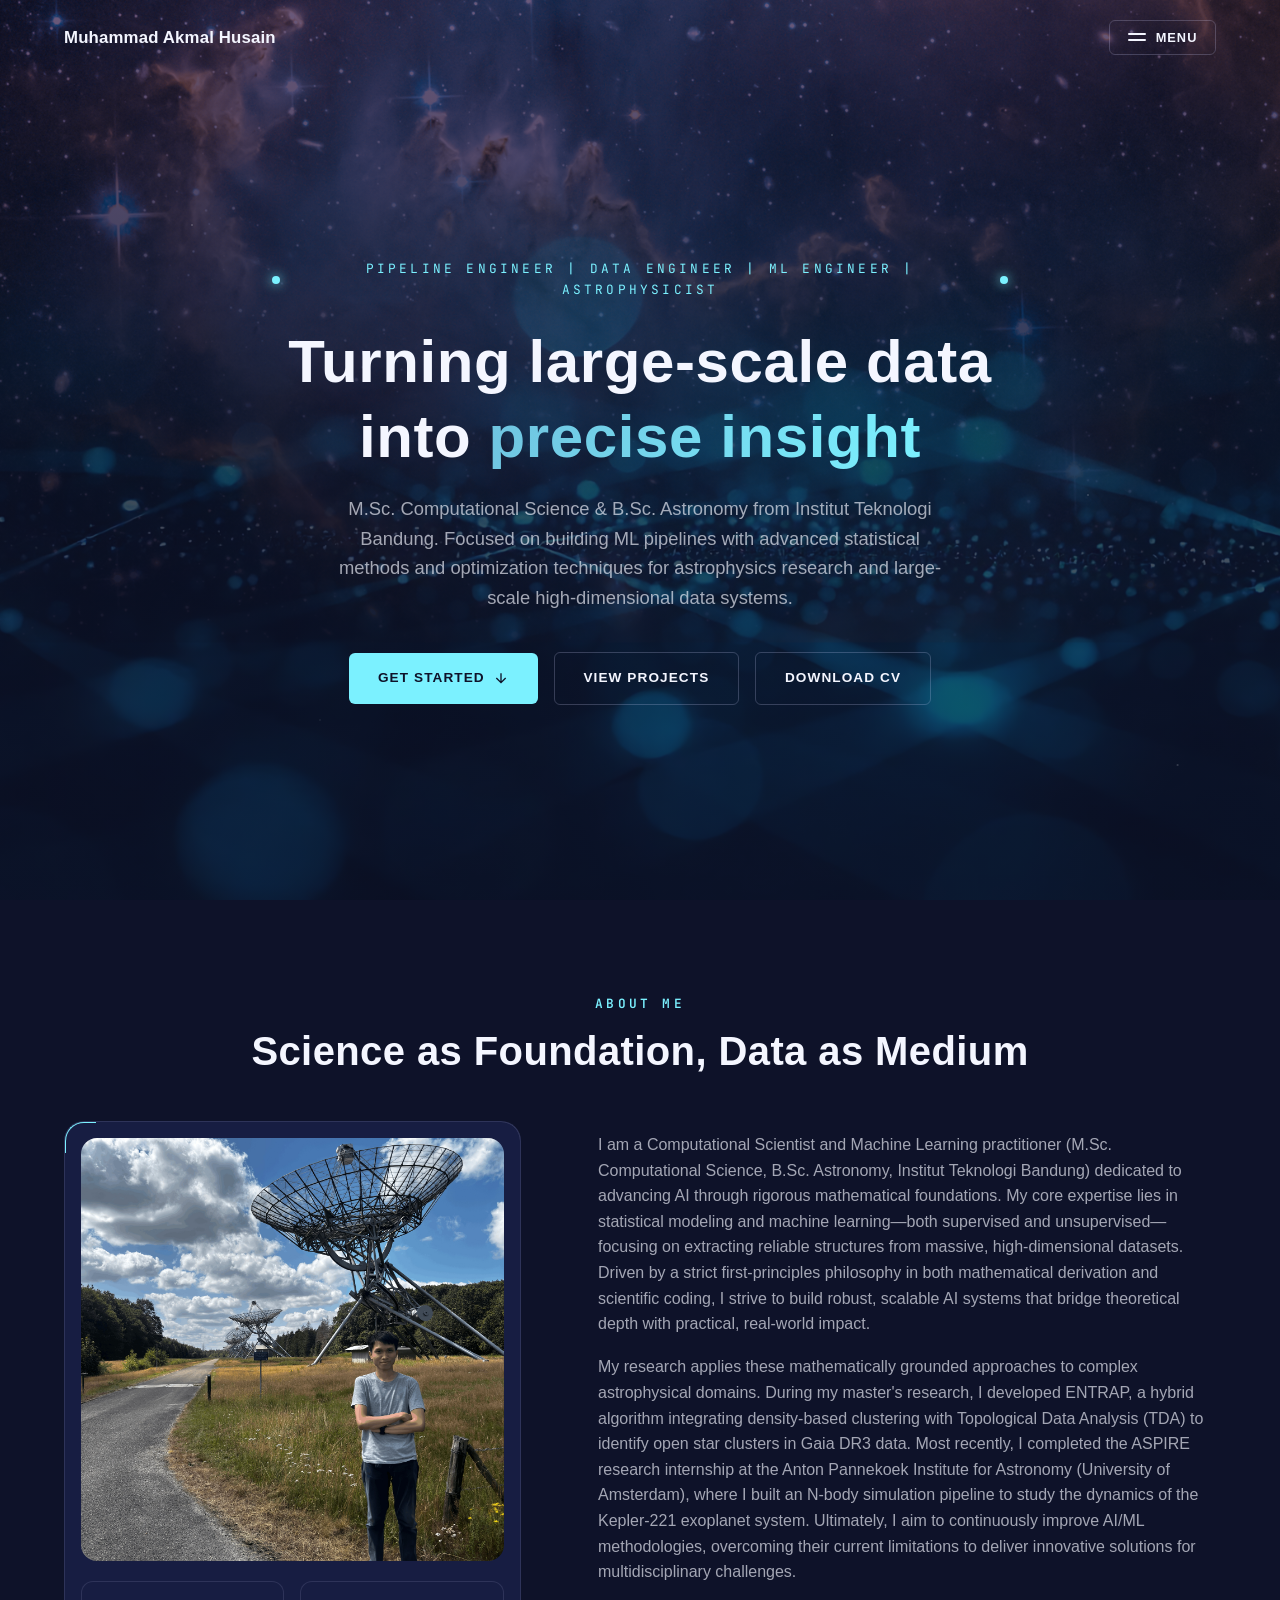
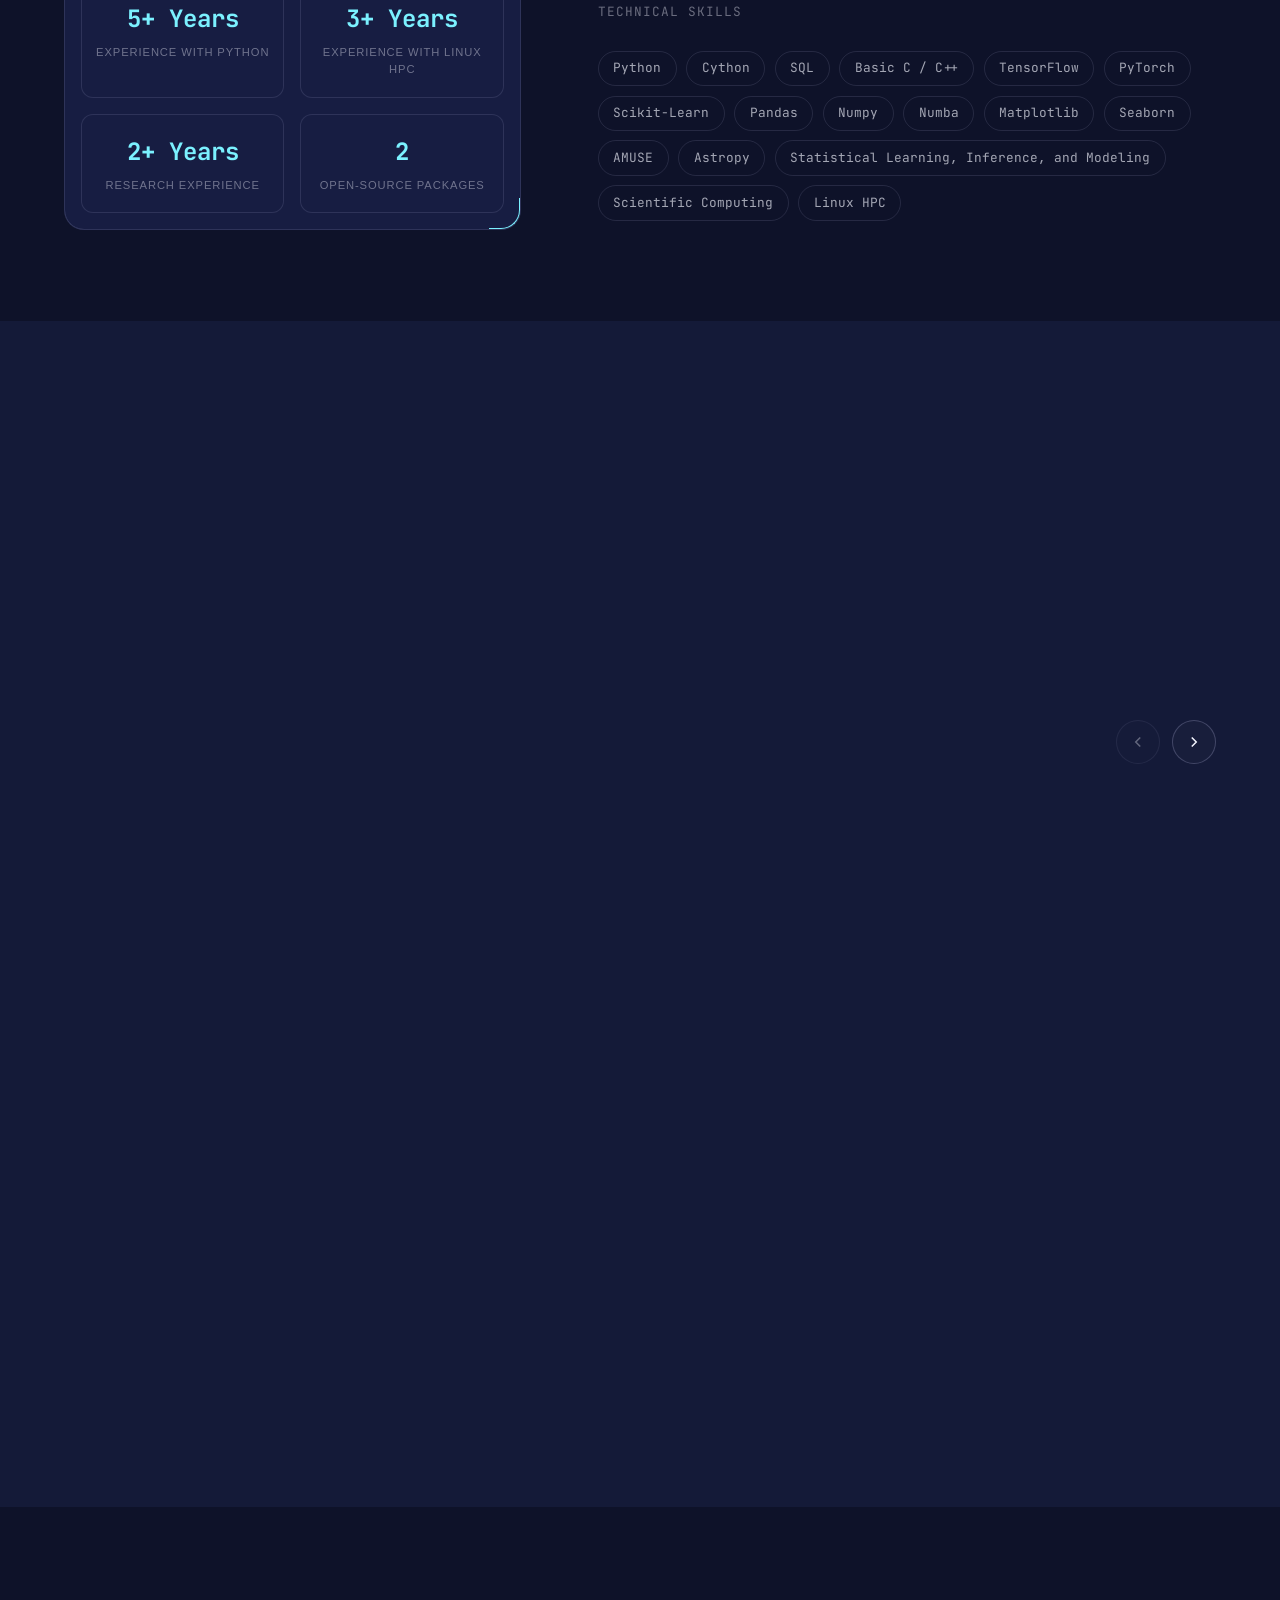
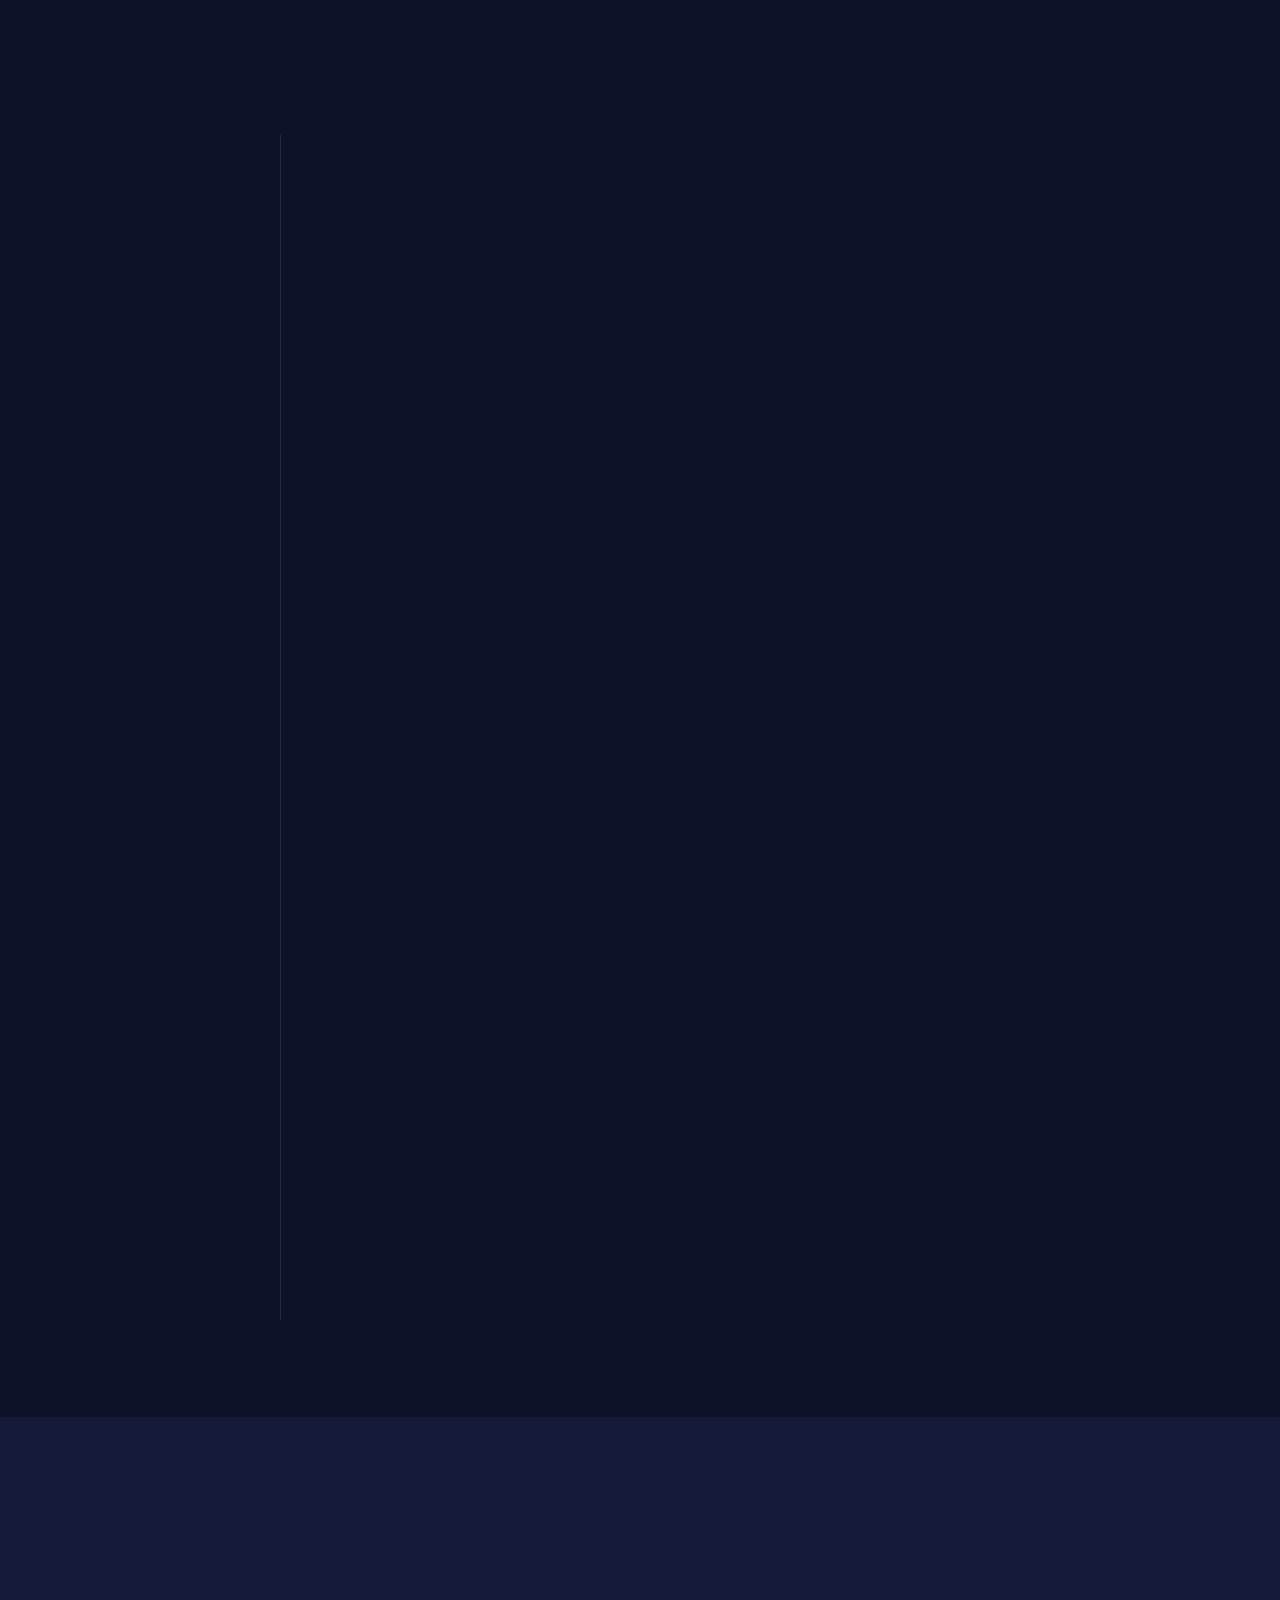
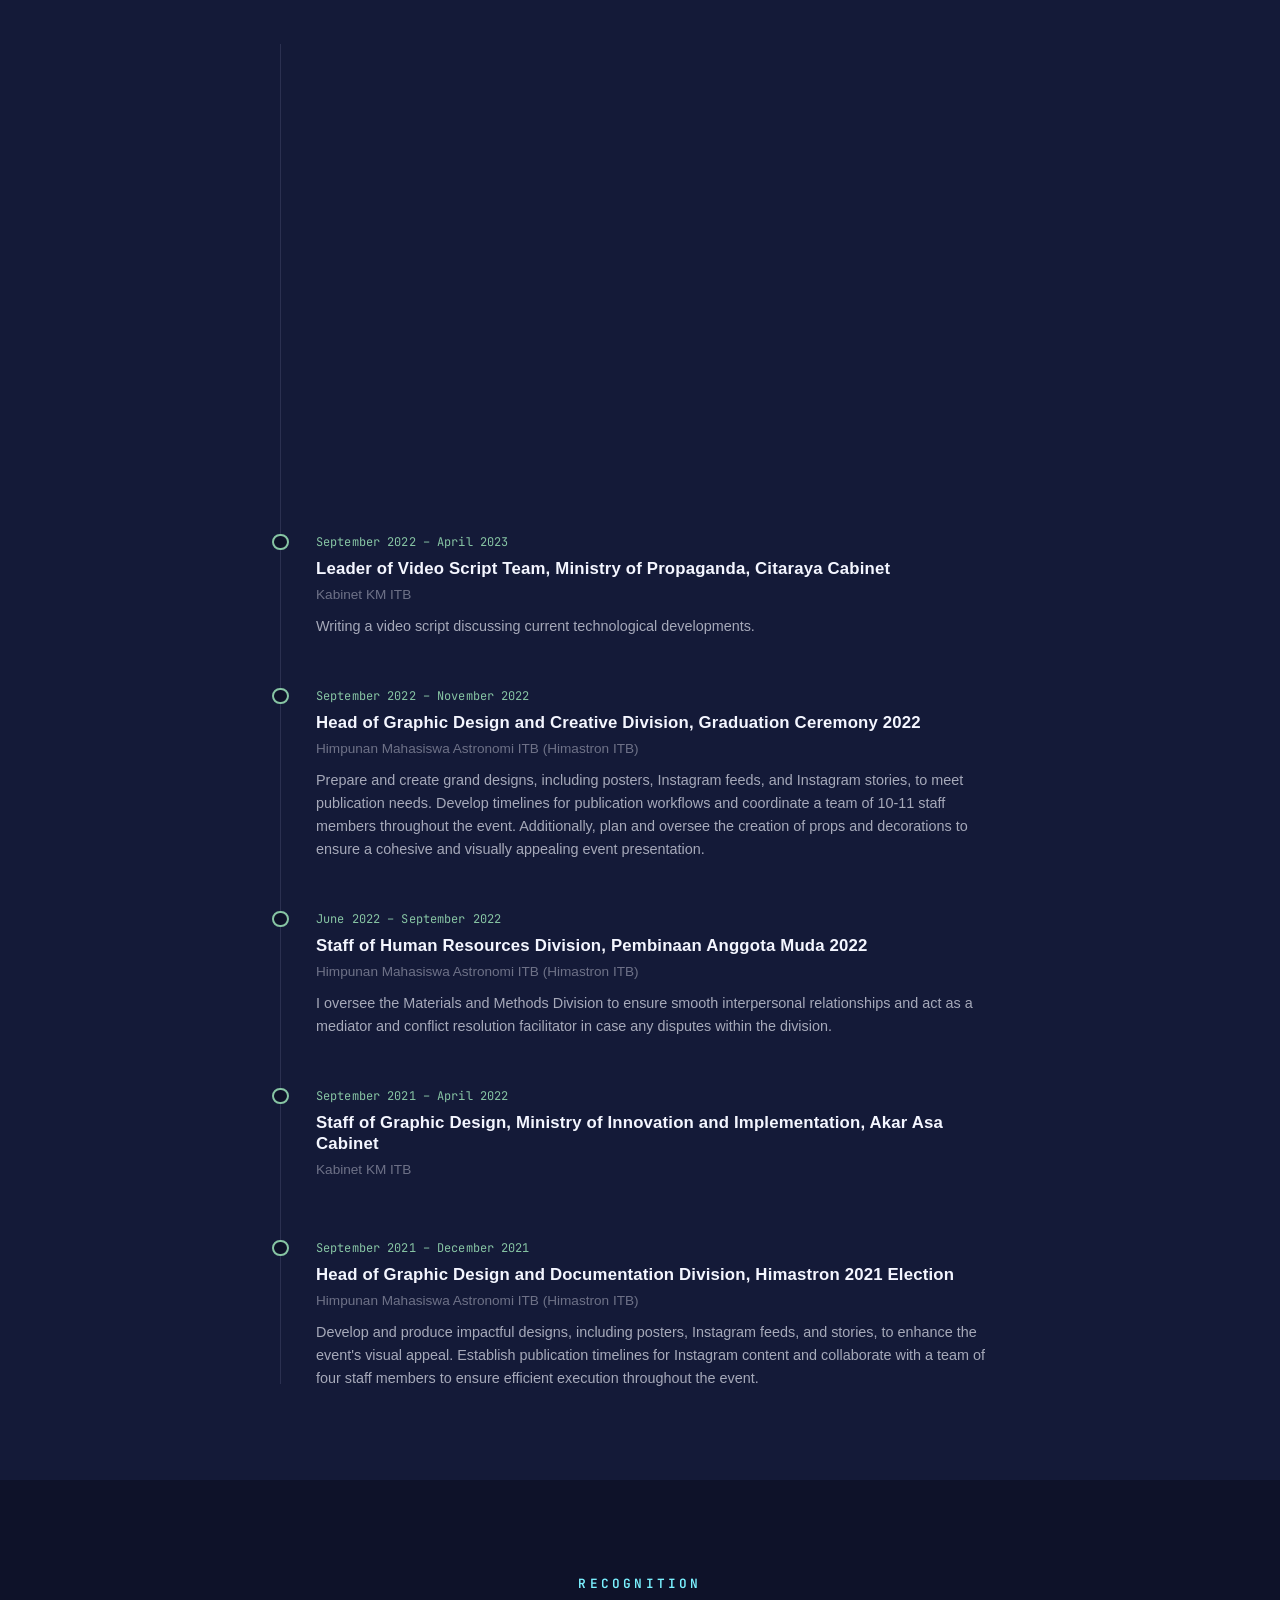
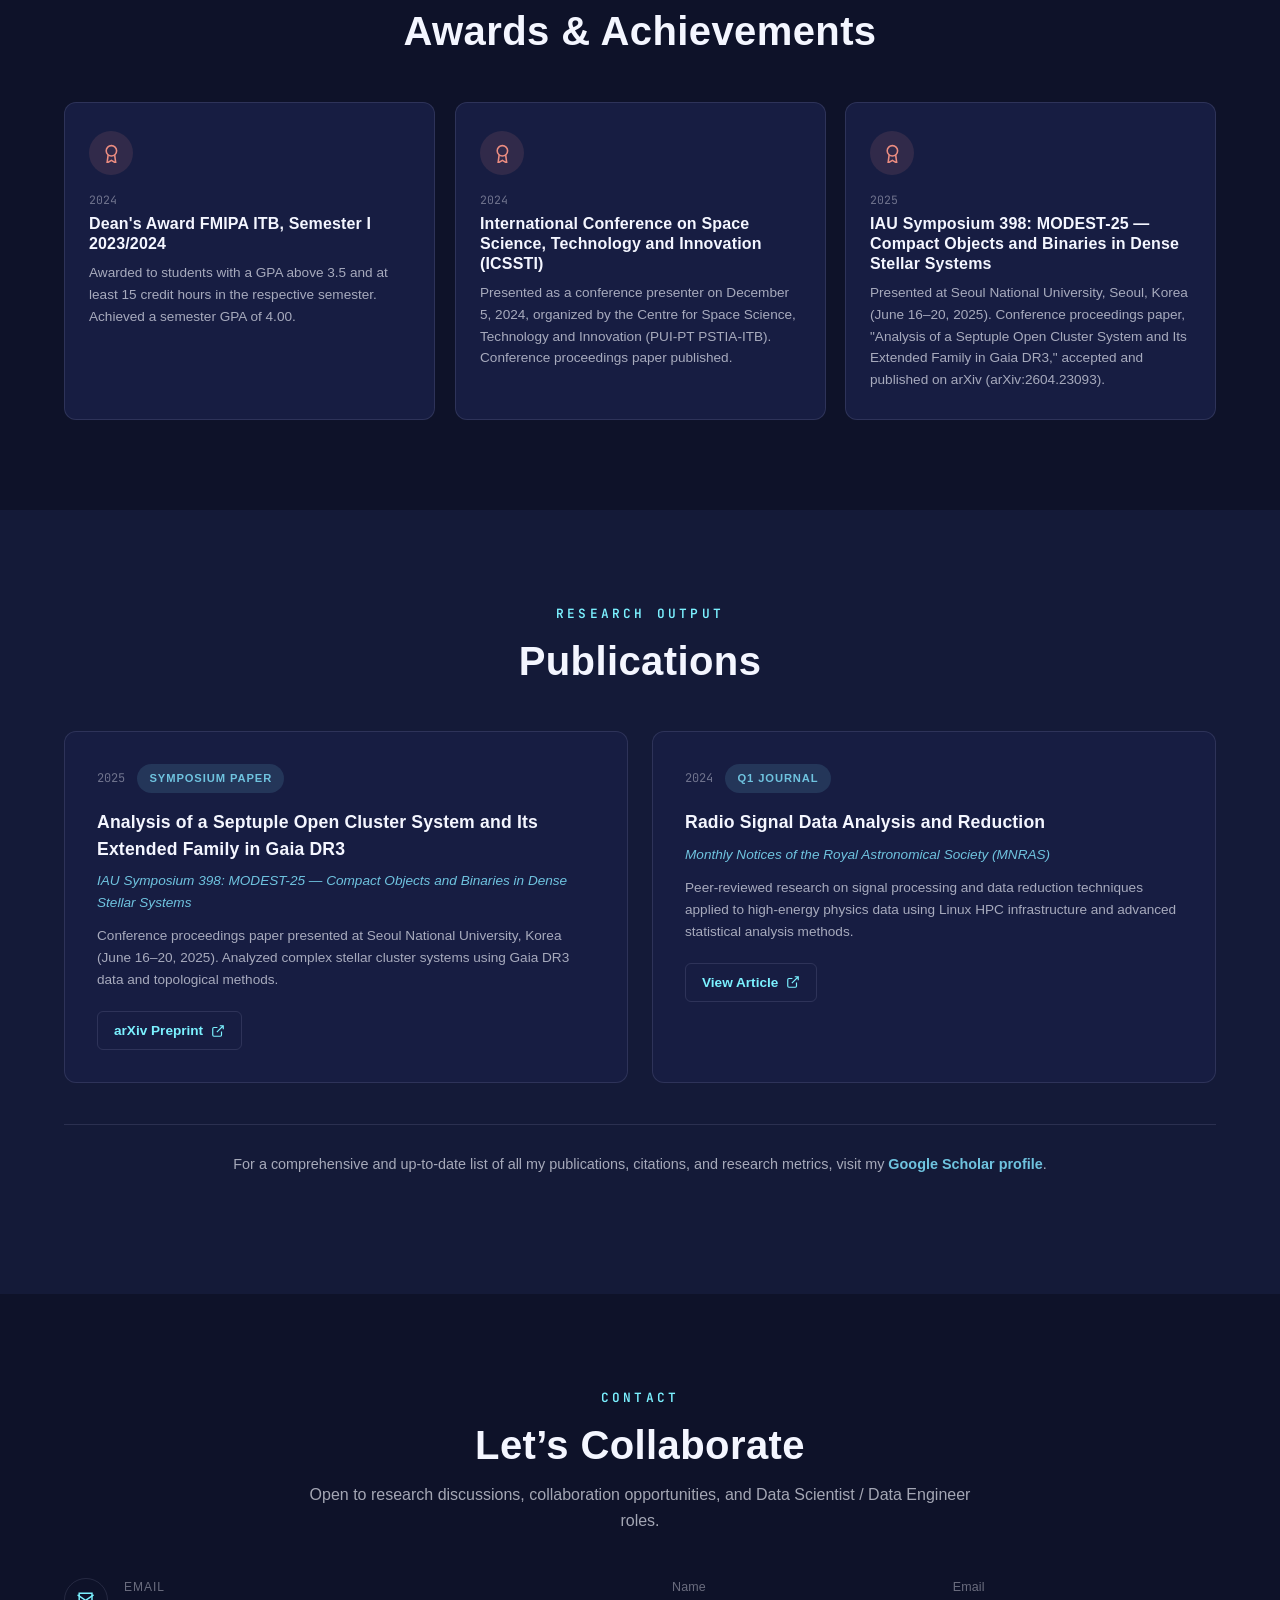
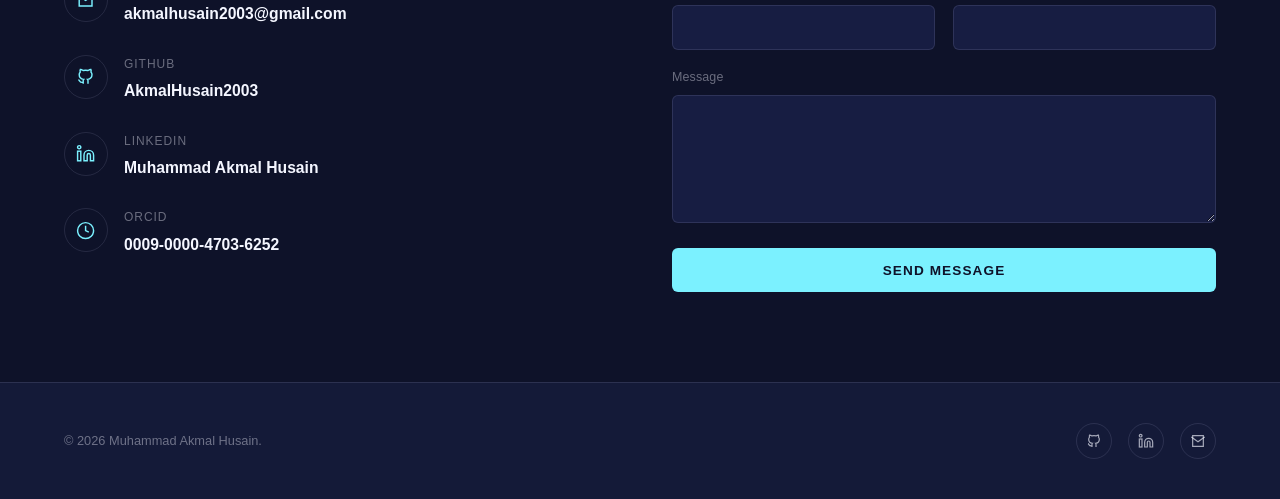
==== commit a6b24bf1: "committing my page" ====
--- a/index.html
+++ b/index.html
@@ -4,7 +4,7 @@
   <meta charset="UTF-8" />
   <meta name="viewport" content="width=device-width, initial-scale=1.0" />
   <title>Muhammad Akmal Husain — Computational Scientist &amp; Astrophysicist</title>
-  <meta name="description" content="Portfolio of Muhammad Akmal Husain — Computational Scientist and Astrophysicist, specializing in machine learning, topological data analysis, and N-body simulation." />
+  <meta name="description" content="Muhammad Akmal Husain's portfolio — Computational Scientist and Astrophysicist, specializing in machine learning, topological data analysis, and N-body simulations." />
 
   <!-- Google Fonts: Source Sans Pro untuk teks utama, JetBrains Mono untuk
        label teknis/data — pemilihan ini disengaja karena JetBrains Mono
@@ -27,10 +27,9 @@
   <header class="site-header" data-site-header>
     <div class="container site-header__inner">
       <a href="#hero" class="site-logo">
-        <span class="site-logo__name">Akmal Husain</span>
-        <span class="site-logo__role">Computational Scientist</span>
+        <span class="site-logo__name">Muhammad Akmal Husain</span>
       </a>
-      <button type="button" class="menu-trigger" data-menu-trigger aria-label="Open navigation menu">
+      <button type="button" class="menu-trigger" data-menu-trigger aria-label="Buka menu navigasi">
         <span class="menu-trigger__icon"><span></span><span></span></span>
         Menu
       </button>
@@ -47,18 +46,17 @@
        layout), sesuai pola tema Forty asli.
        ====================================================================== -->
   <div class="menu-overlay" data-menu-overlay>
-    <button type="button" class="menu-overlay__close" data-menu-close aria-label="Close menu">
+    <button type="button" class="menu-overlay__close" data-menu-close aria-label="Tutup menu">
       <svg viewBox="0 0 24 24" fill="none" stroke="currentColor" stroke-width="2"><path d="M18 6L6 18M6 6l12 12"/></svg>
     </button>
     <div class="menu-overlay__inner">
       <ul class="menu-overlay__list">
-        <li><a href="#about">About</a></li>
+        <li><a href="#about">About Me</a></li>
         <li><a href="#projects">Projects</a></li>
         <li><a href="#experience">Experience</a></li>
         <li><a href="#volunteering">Volunteering</a></li>
+        <li><a href="#awards">Awards &amp; Achievements</a></li>
         <li><a href="#publications">Publications</a></li>
-        <li><a href="#activities">Activities</a></li>
-        <li><a href="#awards">Awards</a></li>
         <li><a href="#contact">Contact</a></li>
       </ul>
       <div class="menu-overlay__meta">
@@ -77,50 +75,20 @@
 
   <!-- ======================================================================
        HERO
-       Judul + subjudul + tombol "Get Started" (poin 1 permintaan) yang
-       melakukan smooth-scroll ke section About. Latar memuat diagram
-       orbit SVG (signature element, lihat dokumentasi di main.css bagian
-       "SIGNATURE ELEMENT: DIAGRAM ORBIT TTV").
+       Judul + subjudul + tombol "Get Started" yang melakukan smooth-scroll
+       ke section About. Diagram orbit SVG dan scroll-indicator (bouncing
+       arrow) yang sebelumnya ada di sini SUDAH DIHAPUS atas permintaan
+       eksplisit — latar hero akan diisi foto JWST secara manual nanti.
+       Lihat komentar "LATAR JWST" di bawah untuk instruksi menambahkannya.
        ====================================================================== -->
   <section id="hero" class="hero">
-    <div class="hero__orbit" aria-hidden="true">
-      <svg viewBox="0 0 400 400">
-        <!-- Bintang pusat, merepresentasikan Kepler-221 -->
-        <circle class="orbit-star" cx="200" cy="200" r="5" />
-
-        <!-- Lintasan orbit (elips, dipipihkan sedikit untuk kesan
-             perspektif 3/4, bukan lingkaran sempurna, karena orbit
-             riil jarang berbentuk lingkaran) -->
-        <ellipse class="orbit-path orbit-path--outer" cx="200" cy="200" rx="180" ry="120" />
-        <ellipse class="orbit-path orbit-path--inner" cx="200" cy="200" rx="110" ry="72" />
-
-        <!-- Node planet outer: grup di-rotate mengelilingi pusat (200,200)
-             via animasi CSS orbit-outer, sedangkan posisi node di dalam
-             grup tetap statis relatif terhadap grupnya sendiri (offset
-             radial dari pusat) — inilah struktur SVG yang benar supaya
-             node BENAR-BENAR mengorbit pusat, bukan berputar di
-             tempatnya sendiri. -->
-        <g class="orbit-node orbit-node--outer">
-          <circle cx="380" cy="200" r="6" />
-        </g>
-
-        <!-- Node planet inner: periode orbit lebih cepat (durasi animasi
-             lebih pendek di CSS), merepresentasikan planet dengan
-             semi-major axis lebih kecil sesuai Hukum Kepler III
-             (T² ∝ a³) — planet lebih dekat mengorbit lebih cepat. -->
-        <g class="orbit-node orbit-node--inner">
-          <circle cx="310" cy="200" r="4.5" />
-        </g>
-      </svg>
-    </div>
-
     <div class="hero__inner">
-      <p class="hero__eyebrow">Computational Scientist &amp; Astrophysicist</p>
+      <p class="hero__eyebrow">Pipeline Engineer | Data Engineer | ML Engineer | Astrophysicist</p>
       <h1 class="hero__title">
-        Turning large-scale astronomical data into <span class="highlight">precise insight</span>
+        Turning large-scale data into <span class="highlight">precise insight</span>
       </h1>
       <p class="hero__subtitle">
-        M.Sc. Computational Science &amp; B.Sc. Astronomy from Institut Teknologi Bandung. Focused on statistical learning, topological data analysis, and N-body simulation for astrophysics research and high-dimensional data systems.
+        M.Sc. Computational Science &amp; B.Sc. Astronomy from Institut Teknologi Bandung. Focused on building ML pipelines with advanced statistical methods and optimization techniques for astrophysics research and large-scale high-dimensional data systems.
       </p>
       <div class="hero__actions">
         <a href="#about" class="btn btn--primary">
@@ -128,12 +96,8 @@
           <svg viewBox="0 0 24 24" width="16" height="16" fill="none" stroke="currentColor" stroke-width="2"><path d="M12 5v14M19 12l-7 7-7-7"/></svg>
         </a>
         <a href="#projects" class="btn btn--ghost">View Projects</a>
-      </div>
-    </div>
-
-    <div class="scroll-indicator" aria-hidden="true">
-      <span>Scroll</span>
-      <span class="scroll-indicator__line"></span>
+        <a href="assets/document/CV - Muhammad Akmal Husain.pdf" class="btn btn--ghost" target="_self" rel="noopener noreferrer">Download CV</a>
+      </div>
     </div>
   </section>
 
@@ -156,50 +120,54 @@
       <div class="about__grid">
         <div class="about__visual reveal reveal--left" data-reveal-index="1">
           <div class="about__visual-frame" aria-hidden="true"></div>
-          <div class="project-card__media-placeholder" style="font-family: var(--font-family-mono);">
-            Profile Photo<br />(Replace with Actual Photo)
-          </div>
-        </div>
-
-        <div class="about__body reveal reveal--right" data-reveal-index="2">
-          <p>
-            I am a Computational Scientist and Astrophysicist holding an M.Sc. in Computational Science and a B.Sc. in Astronomy, both from Institut Teknologi Bandung (ITB). My primary research identity is as a statistician and machine learning practitioner with domain expertise in astrophysics &mdash; I apply statistical methods and machine learning, both supervised and unsupervised, to extract reliable structure from large-scale, high-dimensional datasets.
-          </p>
-          <p>
-            My Master's research developed <strong>ENTRAP</strong>, a hybrid algorithm combining density-based clustering with topological data analysis to identify open star clusters in Gaia DR3 data. I am currently undertaking a research internship at <strong>ASPIRE</strong>, Anton Pannekoek Institute for Astronomy, University of Amsterdam, building an N-body simulation pipeline to study the dynamics of the Kepler-221 exoplanetary system.
-          </p>
-          <p>
-            I hold rigor derived from first principles above all else before implementation &mdash; an approach I apply consistently, both in mathematical derivation and in writing scientific code that is accurate and verifiable.
-          </p>
+          <img src="assets/images/profile/IMG_2863.jpg" alt="Muhammad Akmal Husain" />
 
           <div class="about__stats">
             <div class="about__stat">
-              <span class="about__stat-value">9</span>
-              <span class="about__stat-label">Star Clusters Tested</span>
+              <span class="about__stat-value">5+ Years</span>
+              <span class="about__stat-label">Experience with Python</span>
             </div>
             <div class="about__stat">
-              <span class="about__stat-value">+13%</span>
-              <span class="about__stat-label">M44 Recovery</span>
+              <span class="about__stat-value">3+ Years</span>
+              <span class="about__stat-label">Experience with Linux HPC</span>
+            </div>
+            <div class="about__stat">
+              <span class="about__stat-value">2+ Years</span>
+              <span class="about__stat-label">Research Experience</span>
             </div>
             <div class="about__stat">
               <span class="about__stat-value">2</span>
               <span class="about__stat-label">Open-Source Packages</span>
             </div>
           </div>
+        </div>
+
+        <div class="about__body reveal reveal--right" data-reveal-index="2">
+          <p>
+            I am a Computational Scientist and Machine Learning practitioner (M.Sc. Computational Science, B.Sc. Astronomy, Institut Teknologi Bandung) dedicated to advancing AI through rigorous mathematical foundations. My core expertise lies in statistical modeling and machine learning—both supervised and unsupervised—focusing on extracting reliable structures from massive, high-dimensional datasets. Driven by a strict first-principles philosophy in both mathematical derivation and scientific coding, I strive to build robust, scalable AI systems that bridge theoretical depth with practical, real-world impact.
+          </p>
+          <p>
+            My research applies these mathematically grounded approaches to complex astrophysical domains. During my master's research, I developed ENTRAP, a hybrid algorithm integrating density-based clustering with Topological Data Analysis (TDA) to identify open star clusters in Gaia DR3 data. Most recently, I completed the ASPIRE research internship at the Anton Pannekoek Institute for Astronomy (University of Amsterdam), where I built an N-body simulation pipeline to study the dynamics of the Kepler-221 exoplanet system. Ultimately, I aim to continuously improve AI/ML methodologies, overcoming their current limitations to deliver innovative solutions for multidisciplinary challenges.
+          </p>
 
           <p class="about__skills-title">Technical Skills</p>
           <div class="skill-tags">
             <span class="skill-tag">Python</span>
             <span class="skill-tag">Cython</span>
             <span class="skill-tag">SQL</span>
-            <span class="skill-tag">C / C++</span>
+            <span class="skill-tag">Basic C / C++</span>
             <span class="skill-tag">TensorFlow</span>
             <span class="skill-tag">PyTorch</span>
             <span class="skill-tag">Scikit-Learn</span>
+            <span class="skill-tag">Pandas</span>
+            <span class="skill-tag">Numpy</span>
+            <span class="skill-tag">Numba</span>
+            <span class="skill-tag">Matplotlib</span>
+            <span class="skill-tag">Seaborn</span>
             <span class="skill-tag">AMUSE</span>
             <span class="skill-tag">Astropy</span>
-            <span class="skill-tag">galpy</span>
-            <span class="skill-tag">CASA</span>
+            <span class="skill-tag">Statistical Learning, Inference, and Modeling</span>
+            <span class="skill-tag">Scientific Computing</span>
             <span class="skill-tag">Linux HPC</span>
           </div>
         </div>
@@ -221,37 +189,68 @@
     <div class="container">
       <div class="section__header reveal reveal--up" data-reveal-index="0">
         <p class="section__eyebrow">Portfolio</p>
-        <h2 class="section__title">Projects &amp; Research</h2>
+        <h2 class="section__title">Project &amp; Research</h2>
         <p class="section__subtitle">
-          A collection of research and scientific software engineering projects, from topological clustering algorithms to N-body dynamics simulation.
+          Showcasing my scientific projects—spanning topological clustering algorithms, machine learning models, and N-body dynamical simulations.
         </p>
       </div>
 
       <div class="project-filter reveal reveal--up" data-reveal-index="1">
         <button type="button" class="project-filter__btn is-active" data-filter="all">All</button>
-        <button type="button" class="project-filter__btn" data-filter="research">Astrophysics Research</button>
+        <button type="button" class="project-filter__btn" data-filter="research">Astrophysical Research</button>
         <button type="button" class="project-filter__btn" data-filter="ml-tools">ML Tools</button>
         <button type="button" class="project-filter__btn" data-filter="deep-learning">Deep Learning</button>
-      </div>
-
-      <!-- Render target: filled by renderProjectPreview() in main.js.
-           Left empty in the static markup — NOT written manually here
-           so project data stays single-sourced from projects-data.js
-           (see architecture documentation in that file).
-
-           TWO SEPARATE CONTAINERS (not one) per the Main/Other Project
-           split request. Partitioned by the `tier` field in
-           projects-data.js (see ARCHITECTURE NOTE in that file's
-           header for the tier vs featured distinction). The
-           data-project-grid attribute carries the value "main"/"other"
-           as a SELECTOR read by renderProjectPreview() -- NOT two
-           elements sharing the same boolean attribute as in the old
-           pattern. -->
-      <h3 class="project-tier-heading reveal reveal--up" data-reveal-index="2">Main Projects</h3>
-      <div class="project-grid" data-project-grid="main"></div>
-
-      <h3 class="project-tier-heading project-tier-heading--other reveal reveal--up" data-reveal-index="3">Other Projects</h3>
-      <div class="project-grid" data-project-grid="other"></div>
+        <!-- Tombol ini SENGAJA TIDAK memakai atribut data-filter seperti
+             tombol di atasnya. Fungsinya berbeda secara mendasar: tombol
+             lain MEMFILTER kartu yang sudah ada di grid (mencocokkan
+             data-category), sedangkan tombol ini hanya MEMUNCULKAN panel
+             berisi dua pilihan navigasi (BSc/MSc) — sama sekali tidak
+             menyentuh grid. Jika tombol ini diberi data-filter="other",
+             initProjectFilter() di main.js akan mencoba mencari kartu
+             dengan data-category="other" (tidak ada satu pun), membuat
+             grid kosong total saat diklik — maka dipakai atribut terpisah
+             data-toggle-other-projects yang ditangani fungsi berbeda
+             (initOtherProjectsToggle di main.js), tidak bersinggungan
+             dengan logika filter sama sekali. -->
+        <button type="button" class="project-filter__btn" data-toggle-other-projects aria-expanded="false">
+          Other Projects
+          <svg viewBox="0 0 24 24" width="14" height="14" fill="none" stroke="currentColor" stroke-width="2" style="margin-left: 0.35em; vertical-align: -2px; transition: transform 0.25s ease;"><path d="M6 9l6 6 6-6"/></svg>
+        </button>
+      </div>
+
+      <!-- Panel dropdown "Other Projects": tersembunyi secara default
+           (kelas .is-open ditambahkan lewat JS saat tombol di atas
+           diklik). Berisi dua tautan menuju halaman arsip terpisah per
+           jenjang pendidikan — TIDAK terhubung dengan sistem filter
+           grid maupun projects-data.js sama sekali; ini navigasi
+           mandiri menuju halaman lain. -->
+      <div class="other-projects-panel" data-other-projects-panel>
+        <a href="pages/bsc-projects.html" class="other-projects-panel__link">
+          <span class="other-projects-panel__title">BSc Project</span>
+          <span class="other-projects-panel__desc">Various Projects in Astronomy Study Program</span>
+          <svg viewBox="0 0 24 24" width="16" height="16" fill="none" stroke="currentColor" stroke-width="2"><path d="M5 12h14M13 5l7 7-7 7"/></svg>
+        </a>
+        <a href="pages/msc-projects.html" class="other-projects-panel__link">
+          <span class="other-projects-panel__title">MSc Project</span>
+          <span class="other-projects-panel__desc">Various Projects in Computational Science Study Program</span>
+          <svg viewBox="0 0 24 24" width="16" height="16" fill="none" stroke="currentColor" stroke-width="2"><path d="M5 12h14M13 5l7 7-7 7"/></svg>
+        </a>
+      </div>
+
+      <div class="project-slider" data-project-slider>
+        <div class="project-slider__controls">
+          <button type="button" class="project-slider__btn" data-slider-prev aria-label="Previous projects">
+            <svg viewBox="0 0 24 24" width="18" height="18" fill="none" stroke="currentColor" stroke-width="2"><path d="M15 18l-6-6 6-6"/></svg>
+          </button>
+          <button type="button" class="project-slider__btn" data-slider-next aria-label="Next projects">
+            <svg viewBox="0 0 24 24" width="18" height="18" fill="none" stroke="currentColor" stroke-width="2"><path d="M9 18l6-6-6-6"/></svg>
+          </button>
+        </div>
+
+        <div class="project-slider__viewport">
+          <div class="project-slider__track" data-project-grid data-project-track></div>
+        </div>
+      </div>
     </div>
   </section>
 
@@ -272,18 +271,15 @@
       </div>
 
       <div class="timeline" style="--timeline-accent: var(--color-accent-1);">
-        <div class="timeline-item is-current reveal reveal--up" data-reveal-index="1">
-          <p class="timeline-item__period">
-            Present
-            <span class="timeline-item__badge">Active</span>
-          </p>
+        <div class="timeline-item reveal reveal--up" data-reveal-index="1">
+          <p class="timeline-item__period">June 2026 &ndash; August 2026</p>
           <h3 class="timeline-item__title">Research Intern — ASPIRE Program</h3>
-          <p class="timeline-item__org">Anton Pannekoek Institute for Astronomy, University of Amsterdam &middot; Supervised by Dr. T. C. N. Boekholt</p>
-          <div class="timeline-item__desc">
-            <p>Building an N-body simulation pipeline (AMUSE/Huayno) to investigate the dynamics of the Kepler-221 exoplanetary system, remotely.</p>
+          <p class="timeline-item__org">Anton Pannekoek Institute for Astronomy, University of Amsterdam · Supervised by Dr. T. C. N. Boekholt</p>
+          <div class="timeline-item__desc">
+            <p>Building an N-body simulation pipeline (AMUSE/Huayno) to investigate the dynamics of the Kepler-221 exoplanet system, working asynchronously.</p>
             <ul>
-              <li>Developed a full Transit Timing Variation (TTV) analysis pipeline, covering period detection via BLS periodogram and multi-start sinusoidal fitting.</li>
-              <li>Corrected simulation initial conditions using the full two-body Kepler's Third Law, verified to a numerical precision of e ~ 10⁻¹⁶.</li>
+              <li>Developed a complete Transit Timing Variation (TTV) analysis pipeline, including period detection via BLS periodogram and multi-start sinusoidal fitting.</li>
+              <li>Corrected the initial conditions of the simulation using the full two-body Kepler III law, verified to numerical precision of approximately e ~ 10⁻¹⁶.</li>
               <li>Diagnosed and fixed astropy data-type incompatibilities in the analysis pipeline, and derived a transit-duration estimation function from first geometric principles.</li>
             </ul>
           </div>
@@ -294,21 +290,45 @@
           <h3 class="timeline-item__title">Graduate Researcher</h3>
           <p class="timeline-item__org">Institut Teknologi Bandung — Research, Community Service, and Innovation Program (P2MI)</p>
           <div class="timeline-item__desc">
-            <p>Developed ENTRAP as Master's thesis research, spanning the full cycle from methodology derivation and implementation to validation on nine test star clusters.</p>
+            <p>Developed ENTRAP as part of my master's thesis research, covering the full cycle from methodology derivation, implementation, to validation on nine test stellar clusters.</p>
             <ul>
-              <li>Designed and implemented ENTRAP's four algorithmic components (DEK, GPEE, Memory_Manager, sklearn-API class) from scratch.</li>
-              <li>Built the GUMM (Gaussian-Uniform Mixture Model) package in Cython with OpenMP parallelization.</li>
-              <li>Wrote the complete thesis documentation following standard Indonesian-language conventions (KBBI/PUEBI), as the thesis itself is written in Indonesian.</li>
+              <li>Designed and implemented four ENTRAP algorithmic components (DEK, GPEE, Memory_Manager, and sklearn-style API class) from scratch.</li>
+              <li>Built the GUMM package (Gaussian-Uniform Mixture Model) in Cython with OpenMP parallelization.</li>
+              <li>Prepared comprehensive thesis documentation in formal academic English style.</li>
             </ul>
           </div>
         </div>
 
         <div class="timeline-item reveal reveal--up" data-reveal-index="3">
-          <p class="timeline-item__period">2023 &ndash; 2024</p>
+          <p class="timeline-item__period">September 2024 &ndash; November 2025</p>
+          <h3 class="timeline-item__title">Radio Signal Data Reduction & Analysis Collaborator</h3>
+          <p class="timeline-item__org">High-Energy Physics Project, Institut Teknologi Bandung</p>
+          <div class="timeline-item__desc">
+            <p>Used a signal-processing and data-reduction pipeline on a Linux HPC cluster to clean and extract low-signal data, then performed advanced statistical analysis and fitting to extract physical parameters from the cleaned data.</p>
+            <ul>
+              <li>Results published in a peer-reviewed Q1 journal (MNRAS).</li>
+            </ul>
+          </div>
+        </div>
+
+        <div class="timeline-item reveal reveal--up" data-reveal-index="4">
+          <p class="timeline-item__period">February 2025 &ndash; June 2026</p>
+          <h3 class="timeline-item__title">Laboratory Assistant</h3>
+          <p class="timeline-item__org">Machine Learning & Advanced Machine Learning, Institut Teknologi Bandung</p>
+          <div class="timeline-item__desc">
+            <p>Taught supervised vs. unsupervised learning fundamentals, data preprocessing, and model selection to graduate students.</p>
+            <ul>
+              <li>Designed hands-on classic NN, RF, Decision Tree, CNN, SVM, and K-Means assignments using TensorFlow, PyTorch, and Scikit-Learn.</li>
+            </ul>
+          </div>
+        </div>
+
+        <div class="timeline-item reveal reveal--up" data-reveal-index="5">
+          <p class="timeline-item__period">September 2024 &ndash; October 2024</p>
           <h3 class="timeline-item__title">Mentor, International Virtual Course</h3>
           <p class="timeline-item__org">International Virtual Course Program</p>
           <div class="timeline-item__desc">
-            <p>Mentored participants in multi-wavelength astronomical data processing using Python and Linux HPC.</p>
+            <p>Guided participants in multiwavelength astronomical data processing using Python and Linux HPC.</p>
           </div>
         </div>
       </div>
@@ -332,139 +352,90 @@
 
       <div class="timeline" style="--timeline-accent: var(--color-accent-5);">
         <div class="timeline-item reveal reveal--up" data-reveal-index="1">
-          <p class="timeline-item__period">2023 &ndash; 2024</p>
-          <h3 class="timeline-item__title">Head of Media, Communication, and Information</h3>
-          <p class="timeline-item__org">Himpunan Astronomi ITB (Astronomy Student Association, ITB)</p>
-          <div class="timeline-item__desc">
-            <p>Led the media, communication, and information division of the astronomy student association, responsible for communication strategy and dissemination of organizational activities.</p>
-          </div>
-        </div>
-      </div>
-    </div>
-  </section>
-
-  <!-- ======================================================================
-       PUBLICATION — disisipkan sebelum AWARD atas permintaan eksplisit.
-
-       Struktur timeline yang sama dengan Experience & Volunteering
-       (lihat main.css bagian "TIMELINE (EXPERIENCE & VOLUNTEERING)"),
-       dengan --timeline-accent memakai --color-accent-2 (ungu lembut)
-       agar identitas visual berbeda dari ketiga section timeline
-       lainnya (accent-1 = Experience, accent-5 = Volunteering).
-
-       CATATAN AKURASI: satu item di bawah ini adalah KERANGKA STRUKTURAL
-       kosong, BUKAN placeholder berisi teks contoh — sengaja dibiarkan
-       demikian karena data publikasi asli akan diisi langsung oleh
-       pengguna. Duplikasi blok <div class="timeline-item"> ini untuk
-       setiap entri publikasi; hapus jika tidak diperlukan sebagai
-       kerangka acuan.
-
-       CLASS is-current TERSEDIA (lihat penggunaannya di section
-       Experience) untuk menandai publikasi berstatus masih berjalan,
-       mis. "under review" atau "in preparation" — tambahkan class
-       tersebut pada <div class="timeline-item"> yang relevan jika
-       diperlukan, mengikuti pola timeline-item__badge.
-       ====================================================================== -->
-  <section id="publications" class="section">
-    <div class="container container--narrow">
-      <div class="section__header reveal reveal--up" data-reveal-index="0">
-        <p class="section__eyebrow">Scientific Work</p>
-        <h2 class="section__title">Publications</h2>
-      </div>
-
-      <div class="timeline" style="--timeline-accent: var(--color-accent-2);">
-        <div class="timeline-item is-current reveal reveal--up" data-reveal-index="1">
-          <p class="timeline-item__period">
-            2026
-            <span class="timeline-item__badge">Accepted</span>
-          </p>
-          <h3 class="timeline-item__title">A Quasar&ndash;Companion System Without AGN Outflow at z &sim; 6: The Case of PSO J083+11</h3>
-          <p class="timeline-item__org">Muhammad Akmal Husain, Irham Taufik Andika, Mochamad Ikbal Arifyanto &middot; arXiv:2604.22559</p>
-          <div class="timeline-item__desc">
-            <p>Analysis of ALMA observations of the [C&nbsp;II] 158&nbsp;&mu;m emission line and far-infrared (FIR) continuum toward the quasar-companion system PSO&nbsp;J083.8371+11.8482 at z&nbsp;=&nbsp;6.34, testing the impact of AGN activity on the companion galaxy during the cosmic reionization era. No morphological or kinematic evidence of AGN-driven outflow was found in either system; the result is interpreted as a pre-outflow accretion phase.</p>
-          </div>
-        </div>
-      </div>
-    </div>
-  </section>
-
-  <!-- ======================================================================
-       ACTIVITIES — precedes AWARDS per explicit request.
-
-       Uses the award-grid pattern (NOT timeline like Experience/
-       Volunteering/Publications) because its contents are event
-       participations that each conclude at a single point in time
-       (conference/symposium presentation), not an ongoing process
-       with progression between items — consistent with why Awards
-       also uses a grid, not a timeline.
-
-       --color-accent-4 (sky blue) is used as the icon color, since
-       accent-1/2/3/5 are already used by other sections (see
-       main.css :root for the full map).
-       ====================================================================== -->
-  <section id="activities" class="section section--alt">
-    <div class="container">
-      <div class="section__header reveal reveal--up" data-reveal-index="0">
-        <p class="section__eyebrow">Participation</p>
-        <h2 class="section__title">Activities</h2>
-      </div>
-
-      <div class="award-grid">
-        <div class="award-card reveal reveal--up" data-reveal-index="1">
-          <div class="award-card__icon" style="background: rgba(142, 169, 232, 0.12); color: var(--color-accent-4);">
-            <svg viewBox="0 0 24 24" fill="none" stroke="currentColor" stroke-width="1.8"><path d="M12 2 L2 7l10 5 10-5-10-5z"/><path d="M2 17l10 5 10-5"/><path d="M2 12l10 5 10-5"/></svg>
-          </div>
-          <p class="award-card__year">2026</p>
-          <h3 class="award-card__title">IAU Symposium 398</h3>
-          <p class="award-card__desc">Author &amp; presenter of the paper &ldquo;Analysis of a Septuple Open Cluster System and Its Extended Family in Gaia DR3&rdquo;, accepted proceeding (arXiv:2604.23093).</p>
-        </div>
-
-        <div class="award-card reveal reveal--up" data-reveal-index="2">
-          <div class="award-card__icon" style="background: rgba(142, 169, 232, 0.12); color: var(--color-accent-4);">
-            <svg viewBox="0 0 24 24" fill="none" stroke="currentColor" stroke-width="1.8"><path d="M12 2 L2 7l10 5 10-5-10-5z"/><path d="M2 17l10 5 10-5"/><path d="M2 12l10 5 10-5"/></svg>
-          </div>
-          <p class="award-card__year">2024</p>
-          <h3 class="award-card__title">ICSSTI ITB 2024</h3>
-          <p class="award-card__desc">Author &amp; presenter at the International Conference of Space Science, Technology and Innovation, organized by PUI-PT PSTIA-ITB together with DPITM-ITB.</p>
-        </div>
-
-        <div class="award-card reveal reveal--up" data-reveal-index="3">
-          <div class="award-card__icon" style="background: rgba(142, 169, 232, 0.12); color: var(--color-accent-4);">
-            <svg viewBox="0 0 24 24" fill="none" stroke="currentColor" stroke-width="1.8"><path d="M12 2 L2 7l10 5 10-5-10-5z"/><path d="M2 17l10 5 10-5"/><path d="M2 12l10 5 10-5"/></svg>
-          </div>
-          <p class="award-card__year">2026</p>
-          <h3 class="award-card__title">ASPIRE</h3>
-          <p class="award-card__desc">Remote research program at the Anton Pannekoek Institute for Astronomy, University of Amsterdam &mdash; see full details in the Experience section.</p>
-        </div>
-      </div>
-    </div>
-  </section>
-
-  <!-- ======================================================================
-       AWARDS — per request point 7.
-
-       IMPORTANT ACCURACY NOTE: I do NOT have specific data about any
-       awards or achievements you have received — either from prior
-       conversation history or from this repo's old index.md file
-       (already removed after being replaced by index.html). Rather
-       than fabricate content (which would violate the accuracy
-       principle you emphasize), the three cards below are
-       INTENTIONALLY filled with explicit placeholders that are
-       clearly recognizable as "sample content", not real data.
-
-       Please replace the title, year, and description of each card
-       with your actual achievements. The card structure (award-card)
-       is ready to use — simply duplicate the <div class="award-card">
-       block to add a new entry, or delete any that aren't needed.
+          <p class="timeline-item__period">September 2023 &ndash; January 2024</p>
+          <h3 class="timeline-item__title">Head of Graphic Design Coordinator, Analema Magazine 2023</h3>
+          <p class="timeline-item__org">Himpunan Mahasiswa Astronomi ITB (Himastron ITB)</p>
+          <div class="timeline-item__desc">
+            <p>As the Head of Graphic Design Coordinator for Analema Magazine 2023, I was responsible for creating a comprehensive timeline and managing a team of 8 designers. I ensured that the magazine's production was completed on schedule while maintaining high-quality design standards. This role required strong time management, leadership, and attention to detail to deliver a visually appealing and cohesive publication.</p>
+          </div>
+        </div>
+
+        <div class="timeline-item reveal reveal--up" data-reveal-index="2">
+          <p class="timeline-item__period">February 2023 &ndash; January 2024</p>
+          <h3 class="timeline-item__title">Head of Media, Communication, and Information, Himastron Executive Board 2023/2024</h3>
+          <p class="timeline-item__org">Himpunan Mahasiswa Astronomi ITB (Himastron ITB)</p>
+          <div class="timeline-item__desc">
+            <p>Prepare and develop grand designs for various materials and all graphic media used within the organization. Manage and oversee the organization's social media platforms, create and implement publication timelines, and maintain a platform or website to showcase the creative expressions of all organization members. Additionally, organize and maintain all files in the organization's Google Drive to ensure efficient file management and accessibility.</p>
+          </div>
+        </div>
+
+        <div class="timeline-item reveal reveal--up" data-reveal-index="3">
+          <p class="timeline-item__period">September 2022 &ndash; April 2023</p>
+          <h3 class="timeline-item__title">Leader of Video Script Team, Ministry of Propaganda, Citaraya Cabinet</h3>
+          <p class="timeline-item__org">Kabinet KM ITB</p>
+          <div class="timeline-item__desc">
+            <p>Writing a video script discussing current technological developments.</p>
+          </div>
+        </div>
+
+        <div class="timeline-item reveal reveal--up" data-reveal-index="4">
+          <p class="timeline-item__period">September 2022 &ndash; November 2022</p>
+          <h3 class="timeline-item__title">Head of Graphic Design and Creative Division, Graduation Ceremony 2022</h3>
+          <p class="timeline-item__org">Himpunan Mahasiswa Astronomi ITB (Himastron ITB)</p>
+          <div class="timeline-item__desc">
+            <p>Prepare and create grand designs, including posters, Instagram feeds, and Instagram stories, to meet publication needs. Develop timelines for publication workflows and coordinate a team of 10-11 staff members throughout the event. Additionally, plan and oversee the creation of props and decorations to ensure a cohesive and visually appealing event presentation.</p>
+          </div>
+        </div>
+
+        <div class="timeline-item reveal reveal--up" data-reveal-index="5">
+          <p class="timeline-item__period">June 2022 &ndash; September 2022</p>
+          <h3 class="timeline-item__title">Staff of Human Resources Division, Pembinaan Anggota Muda 2022</h3>
+          <p class="timeline-item__org">Himpunan Mahasiswa Astronomi ITB (Himastron ITB)</p>
+          <div class="timeline-item__desc">
+            <p>I oversee the Materials and Methods Division to ensure smooth interpersonal relationships and act as a mediator and conflict resolution facilitator in case any disputes within the division.</p>
+          </div>
+        </div>
+
+        <div class="timeline-item reveal reveal--up" data-reveal-index="6">
+          <p class="timeline-item__period">September 2021 &ndash; April 2022</p>
+          <h3 class="timeline-item__title">Staff of Graphic Design, Ministry of Innovation and Implementation, Akar Asa Cabinet</h3>
+          <p class="timeline-item__org">Kabinet KM ITB</p>
+        </div>
+
+        <div class="timeline-item reveal reveal--up" data-reveal-index="7">
+          <p class="timeline-item__period">September 2021 &ndash; December 2021</p>
+          <h3 class="timeline-item__title">Head of Graphic Design and Documentation Division, Himastron 2021 Election</h3>
+          <p class="timeline-item__org">Himpunan Mahasiswa Astronomi ITB (Himastron ITB)</p>
+          <div class="timeline-item__desc">
+            <p>Develop and produce impactful designs, including posters, Instagram feeds, and stories, to enhance the event's visual appeal. Establish publication timelines for Instagram content and collaborate with a team of four staff members to ensure efficient execution throughout the event.</p>
+          </div>
+        </div>
+      </div>
+    </div>
+  </section>
+
+  <!-- ======================================================================
+       AWARD & PRESTASI — poin 7 permintaan.
+
+       CATATAN AKURASI PENTING: Saya TIDAK memiliki data spesifik
+       mengenai penghargaan atau prestasi yang pernah Anda terima —
+       baik dari riwayat percakapan sebelumnya maupun dari berkas
+       index.md lama repo ini (sudah dihapus setelah digantikan
+       index.html). Daripada mengarang isi (yang akan melanggar prinsip
+       akurasi yang Anda tekankan), tiga kartu di bawah ini SENGAJA
+       diisi dengan placeholder eksplisit yang jelas terlihat sebagai
+       "isi contoh", bukan data nyata.
+
+       Silakan ganti judul, tahun, dan deskripsi tiap kartu dengan
+       prestasi Anda yang sebenarnya. Struktur kartu (award-card) sudah
+       siap pakai — cukup duplikasi blok <div class="award-card"> untuk
+       menambah entri baru, atau hapus yang tidak diperlukan.
        ====================================================================== -->
   <section id="awards" class="section">
     <div class="container">
       <div class="section__header reveal reveal--up" data-reveal-index="0">
         <p class="section__eyebrow">Recognition</p>
-        <h2 class="section__title">Awards</h2>
-        <p class="section__subtitle" style="color: var(--color-accent-3);">
-          ⚠️ Placeholder — replace with your actual achievement data before publishing.
-        </p>
+        <h2 class="section__title">Awards &amp; Achievements</h2>
       </div>
 
       <div class="award-grid">
@@ -472,28 +443,88 @@
           <div class="award-card__icon">
             <svg viewBox="0 0 24 24" fill="none" stroke="currentColor" stroke-width="1.8"><path d="M12 15a6 6 0 1 0 0-12 6 6 0 0 0 0 12z"/><path d="M8.21 13.89L7 23l5-3 5 3-1.21-9.12"/></svg>
           </div>
-          <p class="award-card__year">[Year]</p>
-          <h3 class="award-card__title">[Award / Achievement Name]</h3>
-          <p class="award-card__desc">[Short description of context and achievement — replace with actual details]</p>
+          <p class="award-card__year">2024</p>
+          <h3 class="award-card__title">Dean's Award FMIPA ITB, Semester I 2023/2024</h3>
+          <p class="award-card__desc">Awarded to students with a GPA above 3.5 and at least 15 credit hours in the respective semester. Achieved a semester GPA of 4.00.</p>
         </div>
 
         <div class="award-card reveal reveal--up" data-reveal-index="2">
           <div class="award-card__icon">
             <svg viewBox="0 0 24 24" fill="none" stroke="currentColor" stroke-width="1.8"><path d="M12 15a6 6 0 1 0 0-12 6 6 0 0 0 0 12z"/><path d="M8.21 13.89L7 23l5-3 5 3-1.21-9.12"/></svg>
           </div>
-          <p class="award-card__year">[Year]</p>
-          <h3 class="award-card__title">[Award / Achievement Name]</h3>
-          <p class="award-card__desc">[Short description of context and achievement — replace with actual details]</p>
+          <p class="award-card__year">2024</p>
+          <h3 class="award-card__title">International Conference on Space Science, Technology and Innovation (ICSSTI)</h3>
+          <p class="award-card__desc">Presented as a conference presenter on December 5, 2024, organized by the Centre for Space Science, Technology and Innovation (PUI-PT PSTIA-ITB). Conference proceedings paper published.</p>
         </div>
 
         <div class="award-card reveal reveal--up" data-reveal-index="3">
           <div class="award-card__icon">
             <svg viewBox="0 0 24 24" fill="none" stroke="currentColor" stroke-width="1.8"><path d="M12 15a6 6 0 1 0 0-12 6 6 0 0 0 0 12z"/><path d="M8.21 13.89L7 23l5-3 5 3-1.21-9.12"/></svg>
           </div>
-          <p class="award-card__year">[Year]</p>
-          <h3 class="award-card__title">[Award / Achievement Name]</h3>
-          <p class="award-card__desc">[Short description of context and achievement — replace with actual details]</p>
-        </div>
+          <p class="award-card__year">2025</p>
+          <h3 class="award-card__title">IAU Symposium 398: MODEST-25 — Compact Objects and Binaries in Dense Stellar Systems</h3>
+          <p class="award-card__desc">Presented at Seoul National University, Seoul, Korea (June 16–20, 2025). Conference proceedings paper, "Analysis of a Septuple Open Cluster System and Its Extended Family in Gaia DR3," accepted and published on arXiv (<a href="https://arxiv.org/abs/2604.23093" target="_blank" rel="noopener">arXiv:2604.23093</a>).</p>
+        </div>
+      </div>
+    </div>
+  </section>
+
+  <!-- ======================================================================
+       PUBLICATIONS
+       Showcasing peer-reviewed publications, conference proceedings, and
+       research preprints. Links to full articles and arXiv preprints are
+       provided for direct access to the publications.
+       ====================================================================== -->
+  <section id="publications" class="section section--alt">
+    <div class="container">
+      <div class="section__header reveal reveal--up" data-reveal-index="0">
+        <p class="section__eyebrow">Research Output</p>
+        <h2 class="section__title">Publications</h2>
+      </div>
+
+      <div class="publication-grid">
+        <div class="publication-card reveal reveal--up" data-reveal-index="1">
+          <div class="publication-card__meta">
+            <p class="publication-card__year">2025</p>
+            <span class="publication-card__badge">Symposium Paper</span>
+          </div>
+          <h3 class="publication-card__title">Analysis of a Septuple Open Cluster System and Its Extended Family in Gaia DR3</h3>
+          <p class="publication-card__journal">IAU Symposium 398: MODEST-25 — Compact Objects and Binaries in Dense Stellar Systems</p>
+          <p class="publication-card__desc">
+            Conference proceedings paper presented at Seoul National University, Korea (June 16–20, 2025). Analyzed complex stellar cluster systems using Gaia DR3 data and topological methods.
+          </p>
+          <div class="publication-card__links">
+            <a href="https://arxiv.org/abs/2604.23093" target="_blank" rel="noopener noreferrer" class="publication-link">
+              arXiv Preprint
+              <svg viewBox="0 0 24 24" width="14" height="14" fill="none" stroke="currentColor" stroke-width="2"><path d="M18 13v6a2 2 0 0 1-2 2H5a2 2 0 0 1-2-2V8a2 2 0 0 1 2-2h6M15 3h6v6M10 14L21 3"/></svg>
+            </a>
+          </div>
+        </div>
+
+        <div class="publication-card reveal reveal--up" data-reveal-index="2">
+          <div class="publication-card__meta">
+            <p class="publication-card__year">2024</p>
+            <span class="publication-card__badge">Q1 Journal</span>
+          </div>
+          <h3 class="publication-card__title">Radio Signal Data Analysis and Reduction</h3>
+          <p class="publication-card__journal">Monthly Notices of the Royal Astronomical Society (MNRAS)</p>
+          <p class="publication-card__desc">
+            Peer-reviewed research on signal processing and data reduction techniques applied to high-energy physics data using Linux HPC infrastructure and advanced statistical analysis methods.
+          </p>
+          <div class="publication-card__links">
+            <a href="https://academic.oup.com/mnras/article/549/1/stag811/8666044" target="_blank" rel="noopener noreferrer" class="publication-link">
+              View Article
+              <svg viewBox="0 0 24 24" width="14" height="14" fill="none" stroke="currentColor" stroke-width="2"><path d="M18 13v6a2 2 0 0 1-2 2H5a2 2 0 0 1-2-2V8a2 2 0 0 1 2-2h6M15 3h6v6M10 14L21 3"/></svg>
+            </a>
+          </div>
+        </div>
+      </div>
+
+      <div class="publication-footer reveal reveal--up" data-reveal-index="3">
+        <p class="publication-footer__text">
+          For a comprehensive and up-to-date list of all my publications, citations, and research metrics, visit my 
+          <a href="https://scholar.google.com" target="_blank" rel="noopener noreferrer">Google Scholar profile</a>.
+        </p>
       </div>
     </div>
   </section>
@@ -507,13 +538,13 @@
        pada elemen <form> di bawah. Untuk sekarang, submit tombol tidak
        melakukan apa pun selain mencegah reload halaman standar browser.
        ====================================================================== -->
-  <section id="contact" class="section section--alt">
+  <section id="contact" class="section">
     <div class="container">
       <div class="section__header reveal reveal--up" data-reveal-index="0">
-        <p class="section__eyebrow">Get In Touch</p>
-        <h2 class="section__title">Let's Collaborate</h2>
+        <p class="section__eyebrow">Contact</p>
+        <h2 class="section__title">Let’s Collaborate</h2>
         <p class="section__subtitle">
-          Open to research discussions, collaboration opportunities, and Data Scientist / Data Engineer positions.
+          Open to research discussions, collaboration opportunities, and Data Scientist / Data Engineer roles.
         </p>
       </div>
 
@@ -557,7 +588,10 @@
           </div>
         </div>
 
-        <form class="contact-form reveal reveal--right" data-reveal-index="2" onsubmit="event.preventDefault(); alert('This form is not yet connected to an email delivery service. Connect the form element\'s action attribute to a service such as Formspree or Web3Forms.');">
+        <form class="contact-form reveal reveal--right" data-reveal-index="2" action="https://api.web3forms.com/submit" method="POST">
+          <input type="hidden" name="access_key" value="a7de0258-0613-492f-babe-2049a353b658" />
+          <input type="hidden" name="subject" value="New portfolio contact message" />
+          <input type="hidden" name="from_name" value="Akmal Husain Portfolio" />
           <div class="form-row">
             <div class="form-field">
               <label for="name">Name</label>
@@ -583,7 +617,7 @@
        ====================================================================== -->
   <footer class="site-footer">
     <div class="container site-footer__inner">
-      <p class="site-footer__copy">&copy; 2026 Muhammad Akmal Husain. Built with pure HTML, CSS &amp; JavaScript.</p>
+      <p class="site-footer__copy">&copy; 2026 Muhammad Akmal Husain.</p>
       <div class="site-footer__socials">
         <a href="https://github.com/AkmalHusain2003" target="_blank" rel="noopener noreferrer" aria-label="GitHub">
           <svg viewBox="0 0 24 24" fill="none" stroke="currentColor" stroke-width="1.8"><path d="M9 19c-4.3 1.4-4.3-2.5-6-3m12 5v-3.5c0-1 .1-1.4-.5-2 2.8-.3 5.5-1.4 5.5-6a4.6 4.6 0 0 0-1.3-3.2 4.2 4.2 0 0 0-.1-3.2s-1.1-.3-3.5 1.3a12.3 12.3 0 0 0-6.2 0C6.5 2.8 5.4 3.1 5.4 3.1a4.2 4.2 0 0 0-.1 3.2A4.6 4.6 0 0 0 4 9.5c0 4.6 2.7 5.7 5.5 6-.6.6-.6 1.2-.5 2V21"/></svg>
@@ -600,9 +634,9 @@
 
   <!-- ======================================================================
        SCRIPTS
-       Load order MATTERS: projects-data.js must load BEFORE main.js,
-       because main.js (renderProjectPreview function) accesses the
-       global PROJECTS array defined in projects-data.js.
+       Urutan pemuatan PENTING: projects-data.js harus dimuat SEBELUM
+       main.js, karena main.js (fungsi renderProjectPreview) mengakses
+       array global PROJECTS yang didefinisikan di projects-data.js.
        ====================================================================== -->
   <script src="assets/js/projects-data.js"></script>
   <script src="assets/js/main.js"></script>
--- a/assets/css/main.css
+++ b/assets/css/main.css
@@ -85,7 +85,7 @@
 }
 
 body {
-  background: var(--color-bg);
+  background-color: var(--color-bg);
   color: var(--color-fg);
   font-family: var(--font-family);
   font-weight: var(--font-weight-normal);
@@ -93,6 +93,12 @@
   min-height: 100vh;
   overflow-x: hidden;
 }
+
+@media (max-width: 768px) {
+  body {
+    background-attachment: scroll;
+  }
+}   
 
 /* Body dikunci saat menu overlay terbuka, mencegah scroll ganda di belakang
    panel menu (perilaku yang sama dengan #wrapper transform-lock di tema Forty) */
@@ -200,35 +206,6 @@
   max-width: 42rem;
   margin-inline: auto;
   color: var(--color-fg-light);
-}
-
-/* Heading pemisah "Main Project" / "Other Project" di dalam section
-   Projects (lihat index.html #projects). Ditempatkan setelah
-   .section__subtitle karena keduanya sama-sama elemen tipografi
-   struktural pada level section, bukan pada level kartu individual.
-   Memakai skala h3 (bukan h2 seperti section__title) karena secara
-   semantik ini adalah sub-heading DI DALAM satu section — pola yang
-   sama seperti award-card__title/timeline-item__title yang juga h3
-   di dalam section ber-h2. */
-.project-tier-heading {
-  font-family: var(--font-family-mono);
-  font-size: 0.95rem;
-  font-weight: var(--font-weight-semibold);
-  letter-spacing: var(--letter-spacing-wider);
-  text-transform: uppercase;
-  color: var(--color-fg-muted);
-  border-bottom: 1px solid var(--color-border);
-  padding-bottom: 0.75rem;
-  margin-top: 3rem;
-  margin-bottom: 1.75rem;
-}
-
-/* Heading pertama ("Main Project") tidak butuh jarak atas sebesar
-   heading kedua, karena sudah cukup diberi jarak oleh margin-bottom
-   bawaan .section__header di atasnya -- margin-top besar di sini
-   akan membuat jarak dobel yang janggal secara visual. */
-.project-tier-heading:first-of-type {
-  margin-top: 0;
 }
 
 /* --------------------------------------------------------------------------
@@ -454,6 +431,8 @@
   padding-block: 8rem 4rem;
   overflow: hidden;
   background:
+    linear-gradient(rgba(14, 18, 41, 0.58), rgba(14, 18, 41, 0.72)),
+    url('../images/background/Background.png') center/cover no-repeat,
     radial-gradient(ellipse at 20% 20%, rgba(111, 195, 223, 0.16), transparent 55%),
     radial-gradient(ellipse at 80% 75%, rgba(141, 130, 196, 0.14), transparent 55%),
     var(--color-bg);
@@ -461,7 +440,9 @@
 
 /* Lapisan bintang latar dibuat murni dengan CSS (radial-gradient
    berulang, tanpa file gambar) sebagai atmosfer pasif di belakang
-   elemen signature (diagram orbit SVG, lihat .hero__orbit di bawah). */
+   konten hero. Berfungsi sebagai fallback visual sampai foto latar
+   JWST dipasang secara manual — lihat catatan "LATAR JWST" di bawah
+   untuk cara menggantinya. */
 .hero::before {
   content: '';
   position: absolute;
@@ -480,83 +461,28 @@
 }
 
 /* --------------------------------------------------------------------------
-   SIGNATURE ELEMENT: DIAGRAM ORBIT TTV
-   Elemen visual paling khas di halaman ini. Alih-alih dekorasi generik,
-   diagram ini secara harfiah merepresentasikan riset TTV (Transit Timing
-   Variation) Akmal pada sistem Kepler-221 — dua orbit elips konsentris
-   dengan node planet yang bergerak pada kecepatan sudut berbeda,
-   menghasilkan pola presesi relatif yang menjadi inti fenomena TTV itu
-   sendiri (gangguan gravitasi antar-planet menyebabkan periode transit
-   satu planet bergeser terhadap prediksi orbit Keplerian murni).
-   Ditempatkan di belakang konten hero, redup, sebagai elemen atmosferik
-   yang tetap bermakna secara ilmiah alih-alih starfield polos.
+   LATAR JWST (belum dipasang)
+   Diagram orbit SVG yang sebelumnya ada di sini SUDAH DIHAPUS atas
+   permintaan eksplisit, termasuk seluruh CSS animasinya (dulu berjudul
+   "SIGNATURE ELEMENT: DIAGRAM ORBIT TTV" di versi sebelumnya).
+
+   Untuk memasang foto JWST sebagai latar hero, cara paling sederhana:
+   ganti properti `background` pada aturan `.hero` di atas (sekitar
+   baris 419) dari radial-gradient menjadi:
+
+     background:
+       linear-gradient(rgba(14,18,41,0.55), rgba(14,18,41,0.75)),
+       url('../images/hero-jwst-background.jpg') center/cover no-repeat;
+
+   Lapisan linear-gradient gelap di atas foto (overlay) PENTING dipertahankan
+   agar teks judul hero (putih) tetap terbaca jelas di atas foto — foto
+   JWST biasanya punya area terang (nebula, bintang) yang bisa membuat
+   teks putih tenggelam tanpa overlay peredup ini. Sesuaikan nilai opacity
+   0.55/0.75 di atas jika foto Anda lebih terang/gelap dari perkiraan.
+
+   Letakkan file foto di assets/images/hero-jwst-background.jpg (folder
+   assets/images/ sudah tersedia).
    -------------------------------------------------------------------------- */
-.hero__orbit {
-  position: absolute;
-  top: 50%;
-  left: 50%;
-  transform: translate(-50%, -50%);
-  width: min(64rem, 130vw);
-  height: min(64rem, 130vw);
-  opacity: 0.55;
-  pointer-events: none;
-  z-index: 0;
-}
-
-.hero__orbit svg {
-  width: 100%;
-  height: 100%;
-}
-
-.hero__orbit .orbit-path {
-  fill: none;
-  stroke-width: 1;
-}
-
-.hero__orbit .orbit-path--outer {
-  stroke: rgba(111, 195, 223, 0.35);
-}
-
-.hero__orbit .orbit-path--inner {
-  stroke: rgba(141, 130, 196, 0.3);
-}
-
-.hero__orbit .orbit-node {
-  transform-box: fill-box;
-}
-
-.hero__orbit .orbit-node--outer {
-  fill: var(--color-accent-1);
-  transform-origin: 200px 200px;
-  animation: orbit-outer 22s linear infinite;
-}
-
-.hero__orbit .orbit-node--inner {
-  fill: var(--color-accent-2);
-  transform-origin: 200px 200px;
-  animation: orbit-inner 9s linear infinite;
-}
-
-.hero__orbit .orbit-star {
-  fill: var(--color-highlight);
-}
-
-@keyframes orbit-outer {
-  from { transform: rotate(0deg); }
-  to { transform: rotate(360deg); }
-}
-
-@keyframes orbit-inner {
-  from { transform: rotate(0deg); }
-  to { transform: rotate(360deg); }
-}
-
-@media (prefers-reduced-motion: reduce) {
-  .hero__orbit .orbit-node--outer,
-  .hero__orbit .orbit-node--inner {
-    animation: none;
-  }
-}
 
 .hero__inner {
   position: relative;
@@ -577,13 +503,15 @@
   margin-bottom: 1.5rem;
 }
 
-.hero__eyebrow::before {
+.hero__eyebrow::before,
+.hero__eyebrow::after {
   content: '';
   width: 8px;
   height: 8px;
   border-radius: 50%;
   background: var(--color-highlight);
   box-shadow: 0 0 12px var(--color-highlight);
+  flex-shrink: 0;
 }
 
 .hero__title {
@@ -611,6 +539,8 @@
   gap: 1rem;
   flex-wrap: wrap;
 }
+
+
 
 /* --------------------------------------------------------------------------
    7. TOMBOL (BUTTON SYSTEM)
@@ -663,38 +593,7 @@
 }
 
 /* --------------------------------------------------------------------------
-   8. SCROLL INDICATOR
-   -------------------------------------------------------------------------- */
-.scroll-indicator {
-  position: absolute;
-  bottom: 2.5rem;
-  left: 50%;
-  transform: translateX(-50%);
-  display: flex;
-  flex-direction: column;
-  align-items: center;
-  gap: 0.5rem;
-  color: var(--color-fg-muted);
-  font-family: var(--font-family-mono);
-  font-size: 0.7rem;
-  letter-spacing: var(--letter-spacing-wide);
-  text-transform: uppercase;
-  animation: bounce 2.4s ease-in-out infinite;
-}
-
-.scroll-indicator__line {
-  width: 1px;
-  height: 2.5rem;
-  background: linear-gradient(to bottom, var(--color-fg-muted), transparent);
-}
-
-@keyframes bounce {
-  0%, 100% { transform: translate(-50%, 0); }
-  50% { transform: translate(-50%, 8px); }
-}
-
-/* --------------------------------------------------------------------------
-   9. SISTEM REVEAL (FADE "HILANG TIMBUL")
+   8. SISTEM REVEAL (FADE "HILANG TIMBUL")
    Mekanisme: elemen berkelas `.reveal` diberi state awal tak-terlihat
    (opacity 0, translateY positif). JavaScript menambahkan kelas
    `.is-visible` ketika elemen memasuki viewport (via IntersectionObserver)
@@ -749,7 +648,7 @@
 }
 
 /* --------------------------------------------------------------------------
-   10. ABOUT SECTION
+   9. ABOUT SECTION
    -------------------------------------------------------------------------- */
 .about__grid {
   display: grid;
@@ -760,20 +659,22 @@
 
 .about__visual {
   position: relative;
-  aspect-ratio: 1 / 1;
+  display: flex;
+  flex-direction: column;
+  gap: 1.25rem;
   border-radius: var(--radius-lg);
   background: var(--color-bg-card);
   border: 1px solid var(--color-border);
-  display: flex;
-  align-items: center;
-  justify-content: center;
+  padding: 1rem;
   overflow: hidden;
 }
 
 .about__visual img {
   width: 100%;
-  height: 100%;
+  aspect-ratio: 1 / 1;
   object-fit: cover;
+  border-radius: calc(var(--radius-lg) - 0.25rem);
+  display: block;
 }
 
 .about__visual-frame {
@@ -818,9 +719,9 @@
 
 .about__stats {
   display: grid;
-  grid-template-columns: repeat(3, 1fr);
-  gap: 1.25rem;
-  margin-bottom: 2rem;
+  grid-template-columns: repeat(2, minmax(0, 1fr));
+  gap: 1rem;
+  margin-bottom: 0;
 }
 
 .about__stat {
@@ -880,11 +781,9 @@
 }
 
 /* --------------------------------------------------------------------------
-   11. PROJECTS SECTION
-   Tata letak grid responsif. Kartu "featured" (ENTRAP, GUMM) diberi span
-   dua kolom pada layar lebar untuk menonjolkan kedua project utama sesuai
-   konteks yang tercatat — bukan keputusan visual sembarangan, melainkan
-   merepresentasikan hierarki kepentingan project secara proporsional.
+   10. PROJECTS SECTION
+   Tata letak grid responsif standar untuk semua project tanpa varian
+   "featured" agar seluruh kartu mengikuti ritme visual yang konsisten.
    -------------------------------------------------------------------------- */
 .project-filter {
   display: flex;
@@ -916,20 +815,155 @@
   color: var(--color-bg);
 }
 
-.project-grid {
-  display: grid;
-  grid-template-columns: repeat(2, 1fr);
+/* Ikon panah pada tombol "Other Projects" berputar 180° saat panel
+   terbuka (mengikuti state aria-expanded yang di-toggle oleh JS),
+   memberi isyarat visual arah dropdown — pola yang sama dipakai
+   banyak UI accordion/dropdown standar. */
+.project-filter__btn[aria-expanded="true"] svg {
+  transform: rotate(180deg);
+}
+
+/* --------------------------------------------------------------------------
+   PANEL "OTHER PROJECTS" (dropdown BSc/MSc)
+   Tersembunyi secara default via max-height: 0 + overflow: hidden,
+   bukan display: none — pendekatan ini dipilih SPESIFIK supaya transisi
+   pembukaannya bisa dianimasikan secara halus (max-height tidak bisa
+   dianimasikan dari/ke "auto" secara native oleh CSS, maka dipakai nilai
+   eksplisit yang cukup besar sebagai target, lihat kelas .is-open di
+   bawah). display:none tidak dipakai karena transisi dari/ke "none"
+   selalu terjadi seketika (instan), tidak bisa dianimasikan.
+   -------------------------------------------------------------------------- */
+.other-projects-panel {
+  max-width: 32rem;
+  margin: 0 auto 2.5rem auto;
+  display: flex;
+  flex-direction: column;
+  gap: 0.75rem;
+  max-height: 0;
+  overflow: hidden;
+  opacity: 0;
+  transition: max-height 0.35s var(--ease-standard),
+              opacity 0.3s var(--ease-standard),
+              margin-bottom 0.35s var(--ease-standard);
+}
+
+.other-projects-panel.is-open {
+  max-height: 14rem;
+  opacity: 1;
+}
+
+.other-projects-panel__link {
+  display: flex;
+  align-items: center;
+  gap: 1rem;
+  padding: 1rem 1.25rem;
+  border: 1px solid var(--color-border);
+  border-radius: var(--radius-md);
+  background: var(--color-bg-card);
+  transition: border-color var(--duration-transition) var(--ease-standard),
+              transform var(--duration-transition) var(--ease-standard);
+}
+
+.other-projects-panel__link:hover {
+  border-color: var(--color-highlight);
+  transform: translateX(4px);
+}
+
+.other-projects-panel__title {
+  font-weight: var(--font-weight-semibold);
+  font-size: 0.95rem;
+  flex-shrink: 0;
+}
+
+.other-projects-panel__desc {
+  flex: 1;
+  font-size: 0.82rem;
+  color: var(--color-fg-muted);
+}
+
+.other-projects-panel__link svg {
+  flex-shrink: 0;
+  color: var(--color-highlight);
+}
+
+.project-slider {
+  display: flex;
+  flex-direction: column;
+  gap: 1rem;
+}
+
+.project-slider__controls {
+  display: flex;
+  justify-content: flex-end;
+  gap: 0.75rem;
+}
+
+.project-slider__header {
+  display: flex;
+  align-items: center;
+  justify-content: space-between;
+  gap: 1rem;
+  margin-bottom: 1rem;
+}
+
+.project-slider__controls--compact {
+  margin-left: auto;
+}
+
+.project-slider__btn {
+  width: 2.75rem;
+  height: 2.75rem;
+  display: inline-flex;
+  align-items: center;
+  justify-content: center;
+  border-radius: 50%;
+  border: 1px solid var(--color-border-strong);
+  background: rgba(255, 255, 255, 0.02);
+  color: var(--color-fg);
+  transition: all var(--duration-transition) var(--ease-standard);
+  cursor: pointer;
+}
+
+.project-slider__btn:hover:not(:disabled) {
+  border-color: var(--color-highlight);
+  color: var(--color-highlight);
+  transform: translateY(-2px);
+}
+
+.project-slider__btn:disabled {
+  opacity: 0.35;
+  cursor: not-allowed;
+}
+
+.project-slider__viewport {
+  overflow: hidden;
+}
+
+.project-slider__track {
+  display: flex;
   gap: 1.5rem;
+  overflow-x: auto;
+  scroll-snap-type: x proximity;
+  scrollbar-width: none;
+  -ms-overflow-style: none;
+  padding-bottom: 0.35rem;
+}
+
+.project-slider__track::-webkit-scrollbar {
+  display: none;
 }
 
 .project-card {
-  grid-column: span 1;
+  flex: 0 0 calc(50% - 0.75rem);
   display: flex;
   flex-direction: column;
+  height: 100%;
+  min-height: 100%;
   background: var(--color-bg-card);
   border: 1px solid var(--color-border);
   border-radius: var(--radius-lg);
   overflow: hidden;
+  scroll-snap-align: start;
   transition: transform var(--duration-transition) var(--ease-standard),
               border-color var(--duration-transition) var(--ease-standard),
               box-shadow var(--duration-transition) var(--ease-standard);
@@ -939,11 +973,6 @@
   transform: translateY(-4px);
   border-color: var(--color-border-strong);
   box-shadow: 0 20px 40px rgba(0, 0, 0, 0.25);
-}
-
-.project-card--featured {
-  grid-column: span 2;
-  flex-direction: row;
 }
 
 .project-card__media {
@@ -951,11 +980,6 @@
   aspect-ratio: 16 / 10;
   background: var(--color-bg-alt);
   overflow: hidden;
-}
-
-.project-card--featured .project-card__media {
-  flex: 0 0 42%;
-  aspect-ratio: auto;
 }
 
 .project-card__media img {
@@ -985,13 +1009,22 @@
 }
 
 .project-card__body {
-  flex: 1;
+  flex: 1 1 auto;
   padding: 1.5rem;
   display: flex;
   flex-direction: column;
 }
 
+.project-card__tags,
+.project-detail-header__tags {
+  display: flex;
+  flex-wrap: wrap;
+  gap: 0.5rem;
+}
+
 .project-card__tag {
+  display: inline-flex;
+  align-items: center;
   align-self: flex-start;
   padding: 0.25rem 0.7rem;
   margin-bottom: 0.8rem;
@@ -1004,13 +1037,13 @@
   color: var(--color-highlight);
 }
 
+.project-detail-header__tags {
+  margin-bottom: 1rem;
+}
+
 .project-card__title {
   font-size: 1.2rem;
   margin-bottom: 0.6rem;
-}
-
-.project-card--featured .project-card__title {
-  font-size: 1.4rem;
 }
 
 .project-card__desc {
@@ -1040,6 +1073,7 @@
   align-items: center;
   justify-content: space-between;
   gap: 1rem;
+  margin-top: auto;
 }
 
 .project-card__link {
@@ -1083,7 +1117,7 @@
 }
 
 /* --------------------------------------------------------------------------
-   12. TIMELINE (EXPERIENCE & VOLUNTEERING)
+   11. TIMELINE (EXPERIENCE & VOLUNTEERING)
    Struktur garis vertikal dengan node — pola timeline standar. Dipakai
    ulang oleh dua section berbeda (Experience, Volunteering) dengan
    variabel warna aksen berbeda (`--timeline-accent`) supaya keduanya
@@ -1195,7 +1229,7 @@
 }
 
 /* --------------------------------------------------------------------------
-   13. AWARDS & PRESTASI
+   12. AWARDS & PRESTASI
    -------------------------------------------------------------------------- */
 .award-grid {
   display: grid;
@@ -1249,6 +1283,125 @@
 
 .award-card__desc {
   font-size: 0.85rem;
+}
+
+/* --------------------------------------------------------------------------
+   13. PUBLICATIONS
+   -------------------------------------------------------------------------- */
+.publication-grid {
+  display: grid;
+  grid-template-columns: repeat(2, 1fr);
+  gap: 1.5rem;
+  margin-bottom: 2.5rem;
+}
+
+.publication-card {
+  padding: 2rem;
+  border: 1px solid var(--color-border);
+  border-radius: var(--radius-md);
+  background: var(--color-bg-card);
+  transition: transform var(--duration-transition) var(--ease-standard),
+              border-color var(--duration-transition) var(--ease-standard);
+}
+
+.publication-card:hover {
+  transform: translateY(-3px);
+  border-color: var(--color-accent-1);
+}
+
+.publication-card__meta {
+  display: flex;
+  align-items: center;
+  gap: 0.75rem;
+  margin-bottom: 1rem;
+}
+
+.publication-card__year {
+  font-family: var(--font-family-mono);
+  font-size: 0.75rem;
+  color: var(--color-fg-muted);
+  letter-spacing: var(--letter-spacing-normal);
+  margin: 0;
+}
+
+.publication-card__badge {
+  display: inline-block;
+  font-size: 0.7rem;
+  padding: 0.35rem 0.75rem;
+  border-radius: 20px;
+  background: rgba(111, 195, 223, 0.15);
+  color: var(--color-accent-1);
+  letter-spacing: var(--letter-spacing-wide);
+  text-transform: uppercase;
+  font-weight: var(--font-weight-semibold);
+}
+
+.publication-card__title {
+  font-size: 1.1rem;
+  font-weight: var(--font-weight-semibold);
+  margin-bottom: 0.5rem;
+  line-height: 1.5;
+}
+
+.publication-card__journal {
+  font-size: 0.85rem;
+  color: var(--color-accent-1);
+  font-style: italic;
+  margin-bottom: 0.75rem;
+}
+
+.publication-card__desc {
+  font-size: 0.85rem;
+  color: var(--color-fg-light);
+  margin-bottom: 1.25rem;
+  line-height: 1.6;
+}
+
+.publication-card__links {
+  display: flex;
+  gap: 1rem;
+  flex-wrap: wrap;
+}
+
+.publication-link {
+  display: inline-flex;
+  align-items: center;
+  gap: 0.5rem;
+  font-size: 0.85rem;
+  font-weight: var(--font-weight-semibold);
+  color: var(--color-highlight);
+  border: 1px solid var(--color-border);
+  padding: 0.5rem 1rem;
+  border-radius: var(--radius-sm);
+  transition: all var(--duration-transition) var(--ease-standard);
+}
+
+.publication-link:hover {
+  color: var(--color-bg);
+  background: var(--color-highlight);
+  border-color: var(--color-highlight);
+}
+
+.publication-footer {
+  text-align: center;
+  padding: 1.75rem;
+  border-top: 1px solid var(--color-border);
+}
+
+.publication-footer__text {
+  font-size: 0.9rem;
+  color: var(--color-fg-light);
+  margin: 0;
+}
+
+.publication-footer__text a {
+  color: var(--color-accent-1);
+  font-weight: var(--font-weight-semibold);
+  transition: color var(--duration-transition) var(--ease-standard);
+}
+
+.publication-footer__text a:hover {
+  color: var(--color-highlight);
 }
 
 /* --------------------------------------------------------------------------
@@ -1352,9 +1505,10 @@
 }
 
 /* --------------------------------------------------------------------------
-   15. FOOTER
+   14. FOOTER
    -------------------------------------------------------------------------- */
 .site-footer {
+  background: var(--color-bg-alt);
   border-top: 1px solid var(--color-border);
   padding-block: 2.5rem;
 }
@@ -1401,7 +1555,7 @@
 }
 
 /* --------------------------------------------------------------------------
-   16. RESPONSIVE BREAKPOINTS
+   15. RESPONSIVE BREAKPOINTS
    Pendekatan: desktop-first dengan override progresif ke bawah, mengikuti
    breakpoint yang dipakai tema Forty (large/medium/small) tapi disederhanakan
    menjadi dua titik utama karena kompleksitas grid di sini lebih rendah.
@@ -1409,22 +1563,16 @@
 
 /* Large tablet / kecil laptop */
 @media (max-width: 1024px) {
-  .project-grid {
-    grid-template-columns: repeat(2, 1fr);
-  }
-
-  .project-card--featured {
-    grid-column: span 2;
-    flex-direction: column;
-  }
-
-  .project-card--featured .project-card__media {
-    flex: none;
-    aspect-ratio: 16 / 10;
+  .project-card {
+    flex-basis: calc(50% - 0.75rem);
   }
 
   .award-grid {
     grid-template-columns: repeat(2, 1fr);
+  }
+
+  .publication-grid {
+    grid-template-columns: 1fr;
   }
 }
 
@@ -1477,10 +1625,6 @@
     grid-template-columns: 1fr;
   }
 
-  .project-card--featured {
-    grid-column: span 1;
-  }
-
   .award-grid {
     grid-template-columns: 1fr;
   }
@@ -1496,7 +1640,7 @@
 }
 
 /* --------------------------------------------------------------------------
-   17. PAGE-TRANSITION (untuk perpindahan ke halaman detail project)
+   16. PAGE-TRANSITION (untuk perpindahan ke halaman detail project)
    Efek fade-out singkat sebelum navigasi ke pages/project.html, memberi
    kesan transisi mulus alih-alih perpindahan halaman yang tiba-tiba —
    meniru perilaku `.is-transitioning` pada tema Forty asli, namun
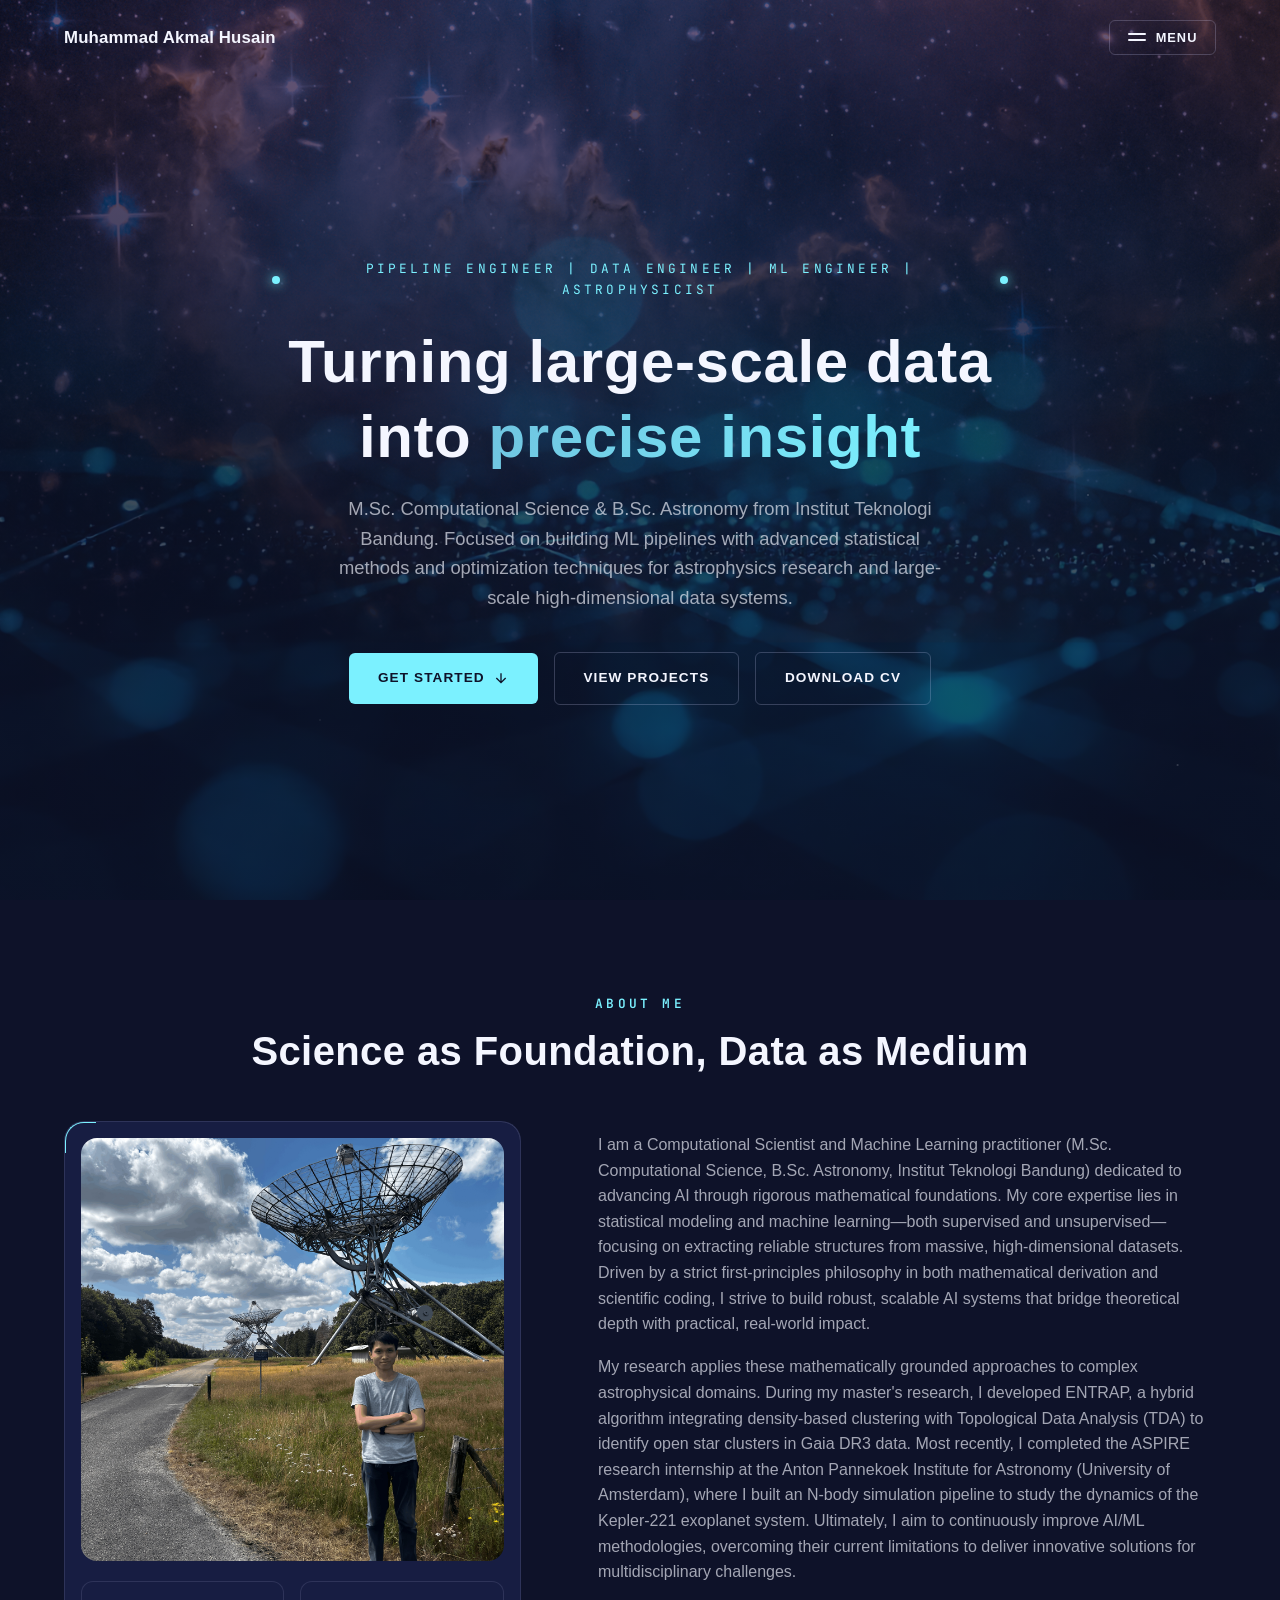
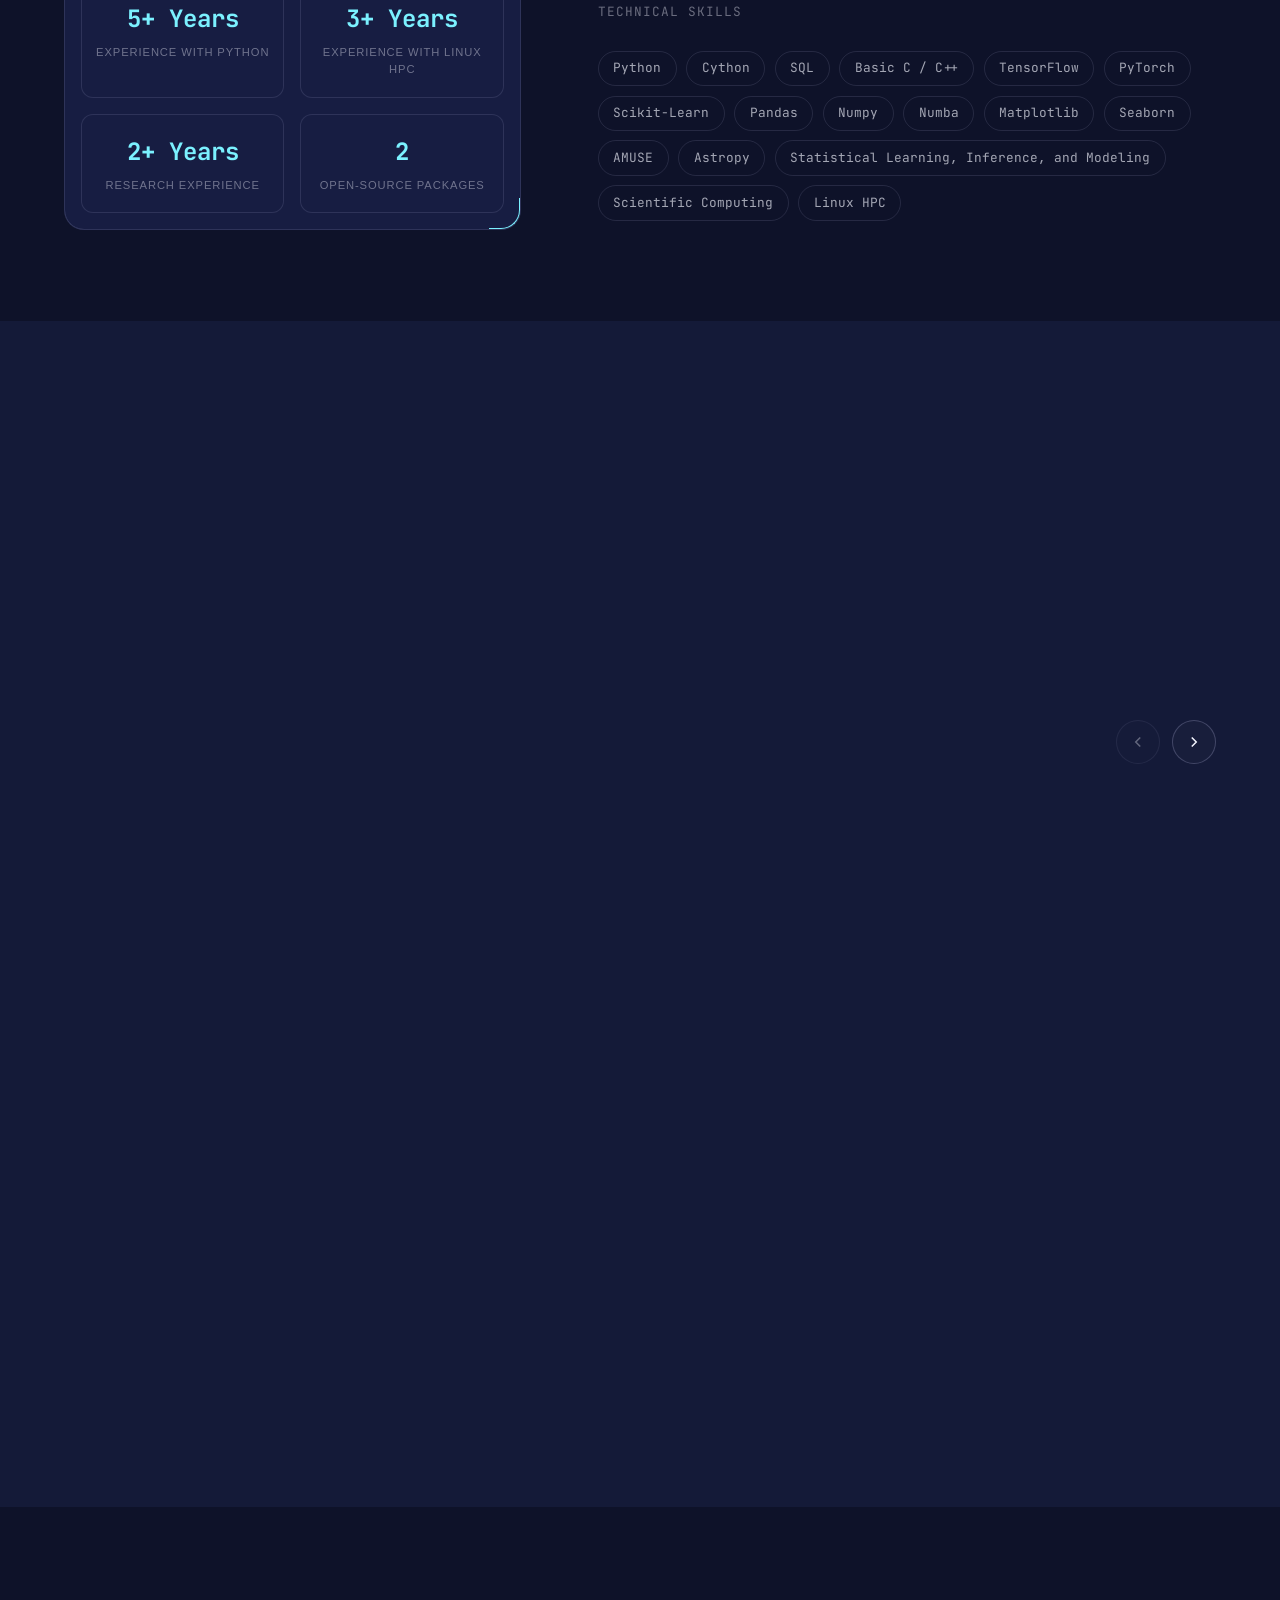
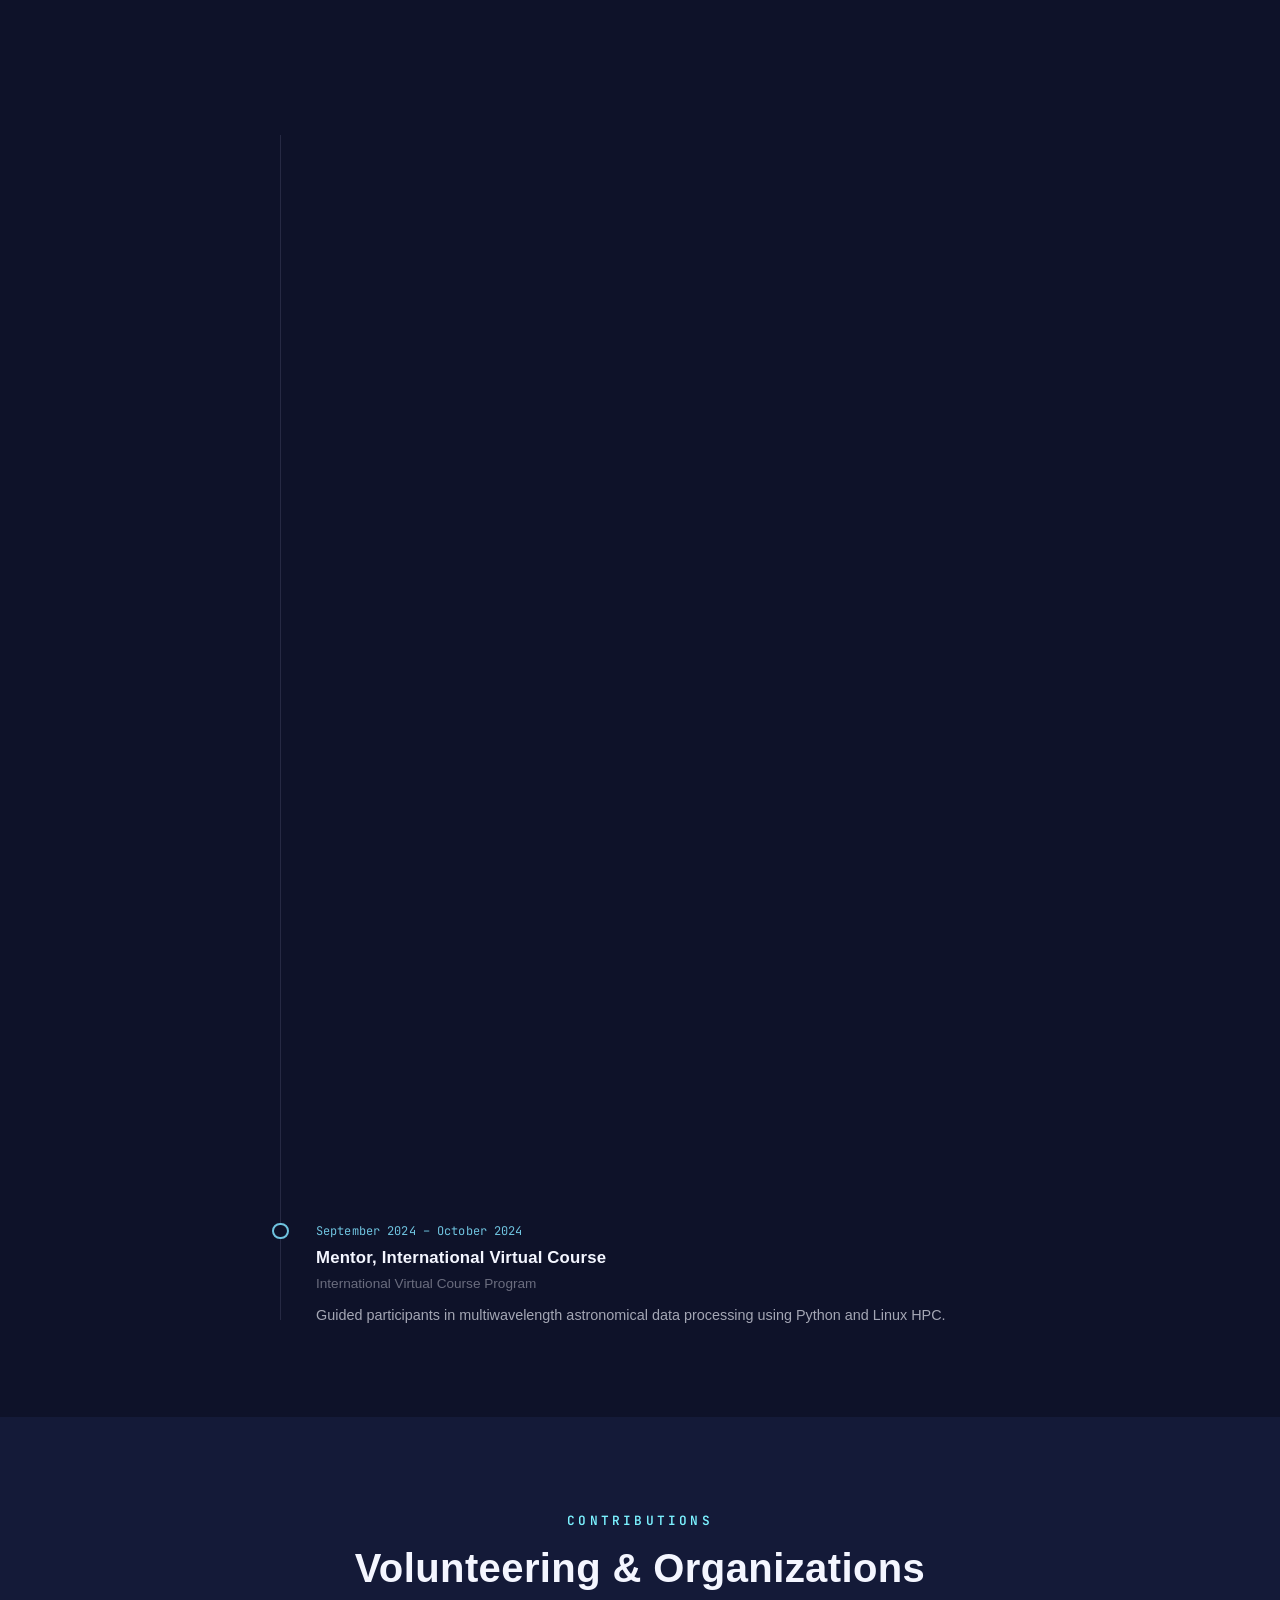
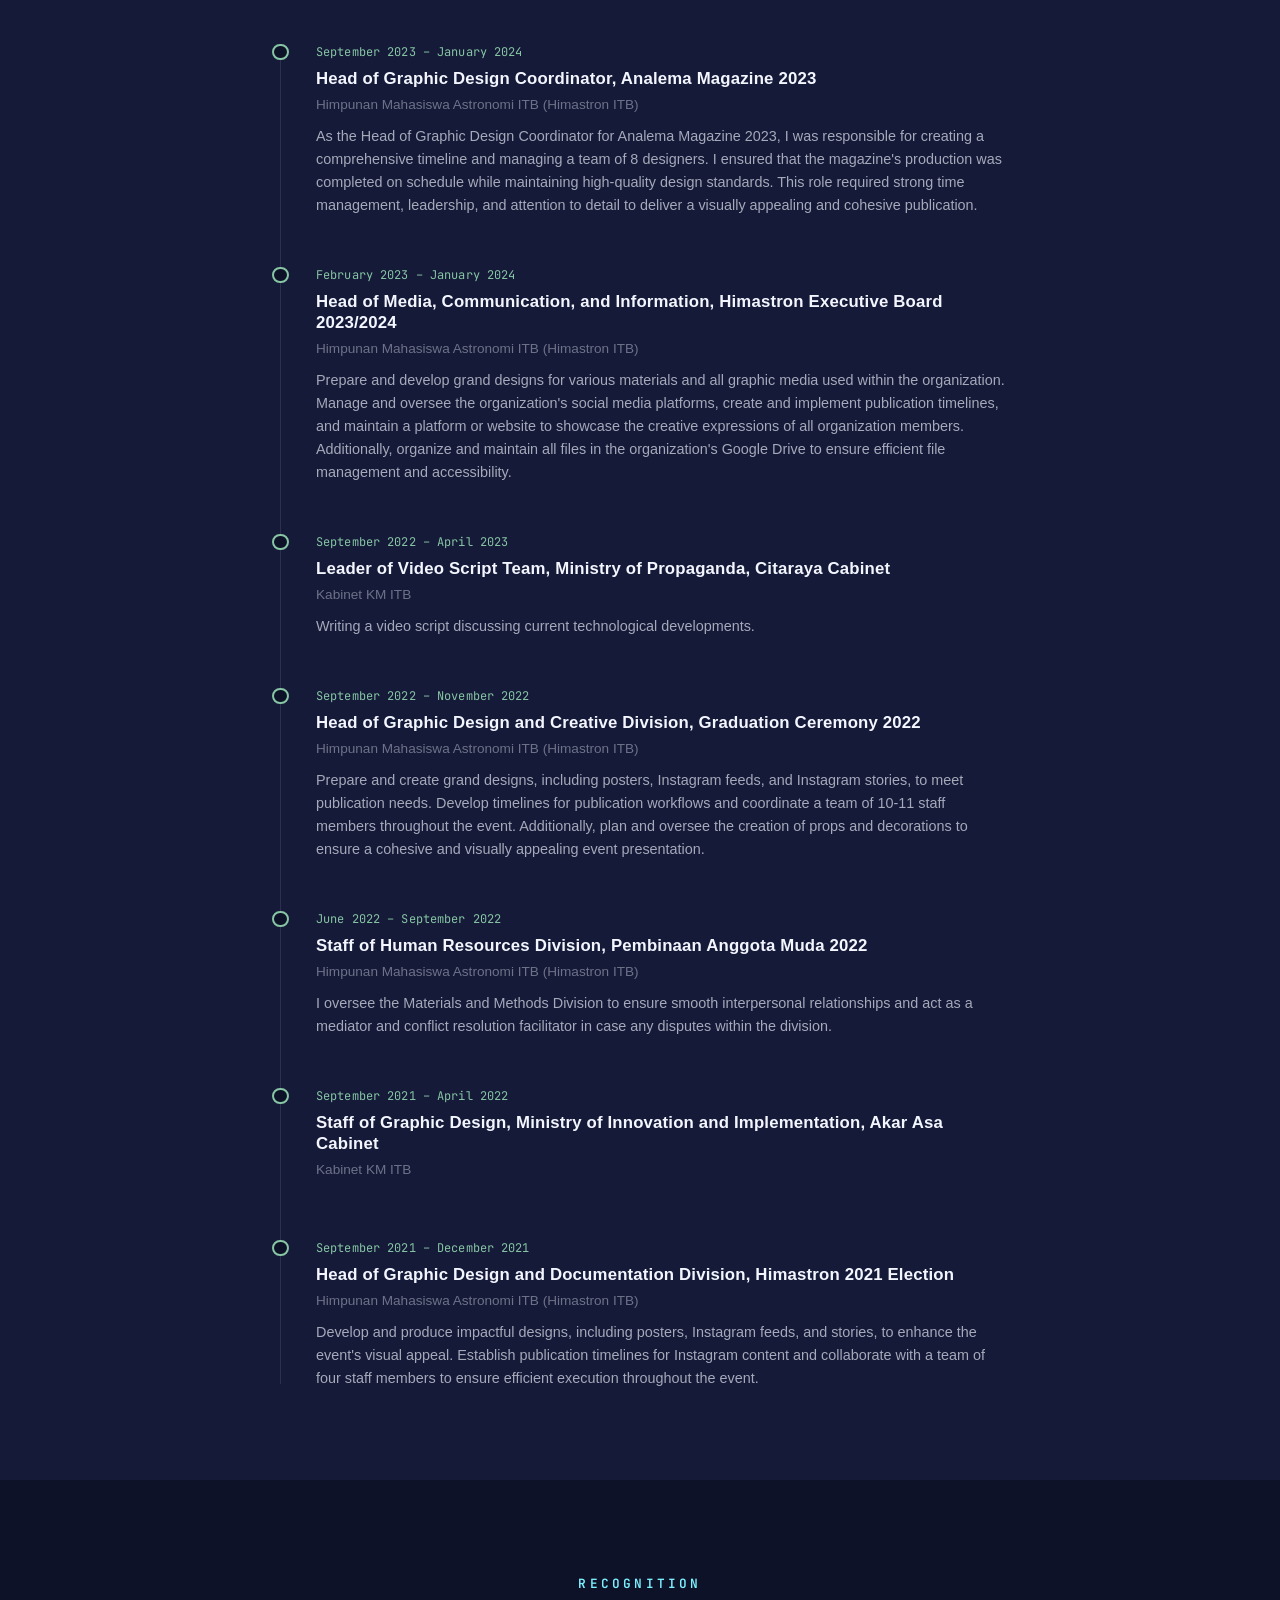
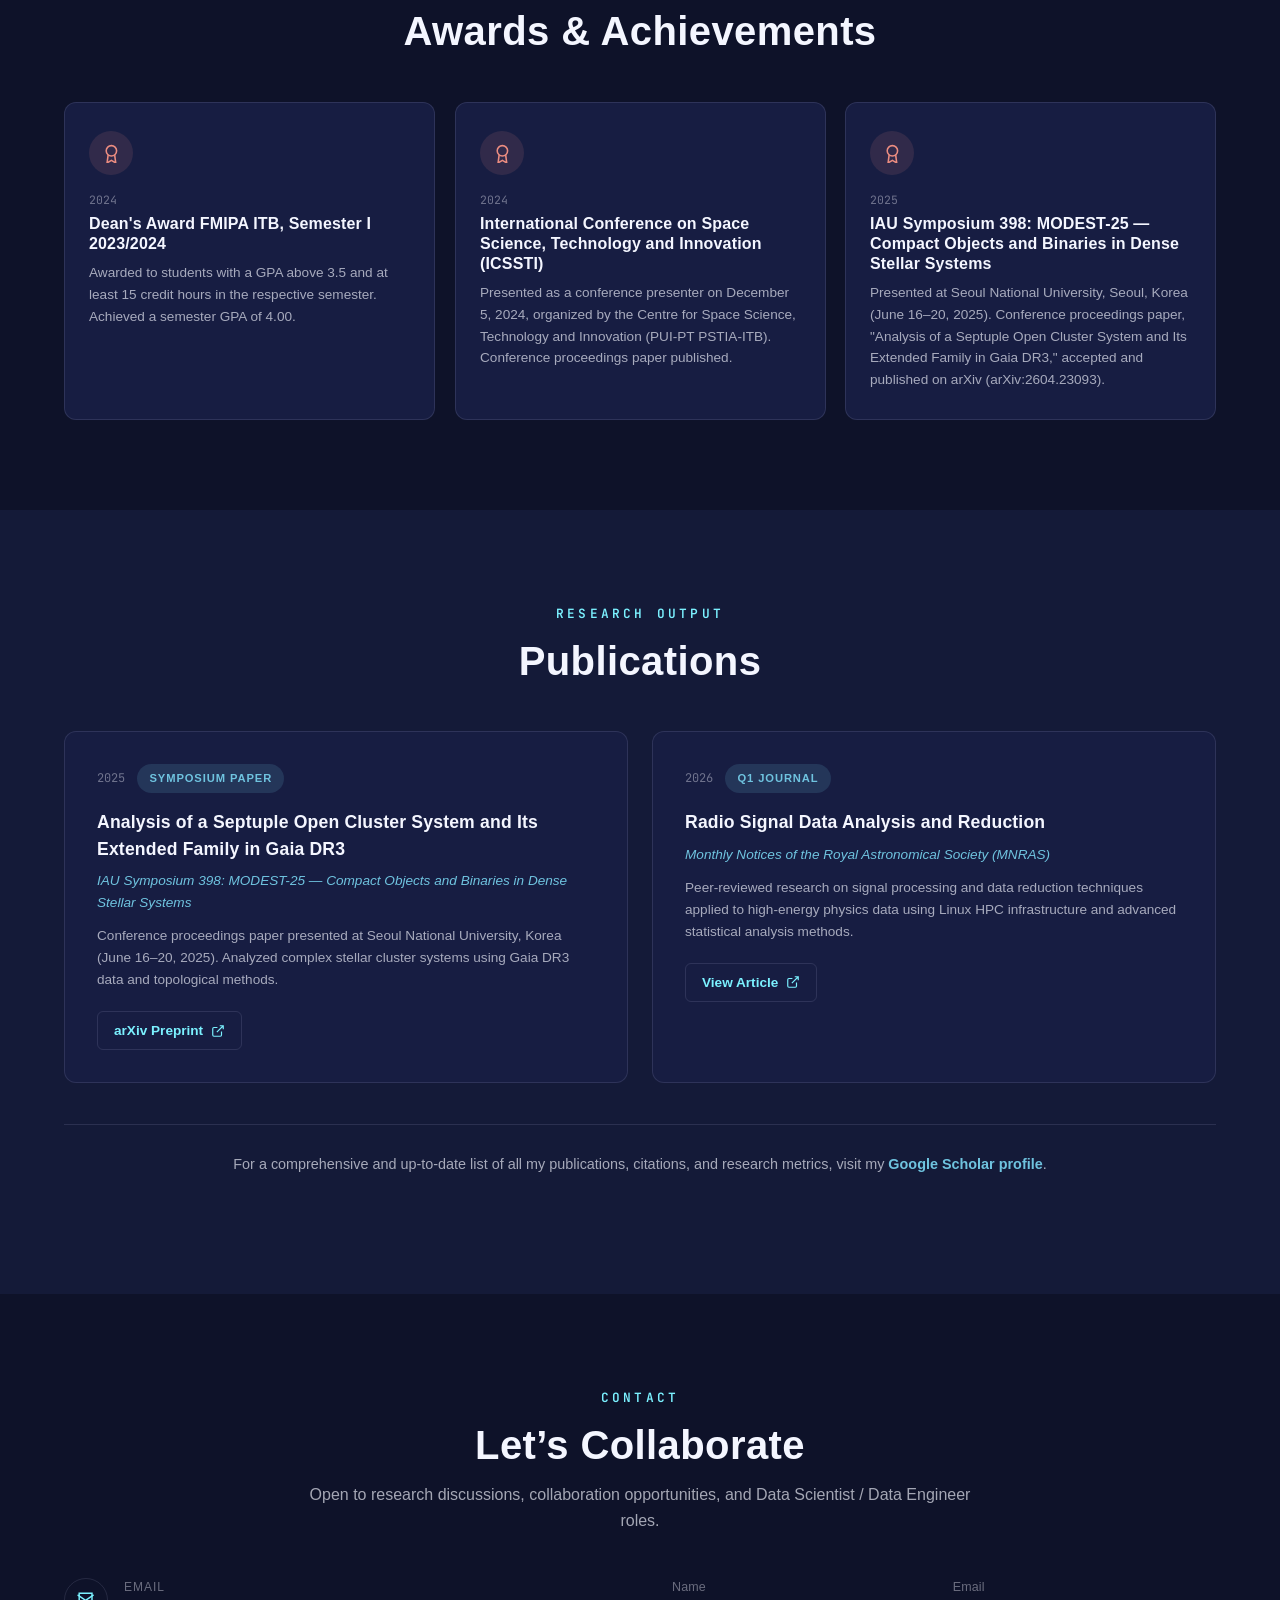
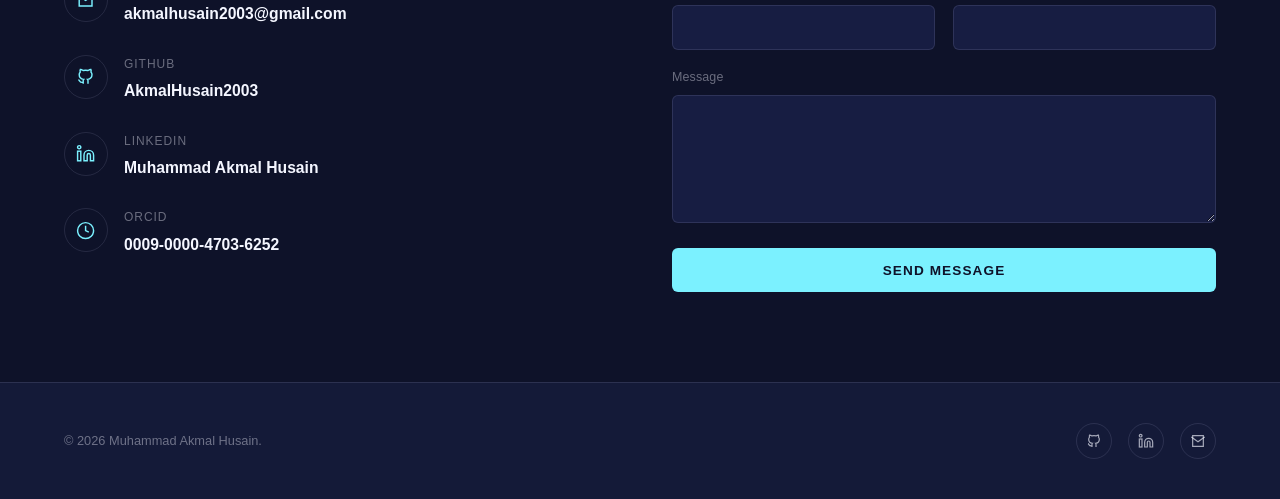
==== commit 248182e4: "Update publication year from 2024 to 2026" ====
--- a/index.html
+++ b/index.html
@@ -503,7 +503,7 @@
 
         <div class="publication-card reveal reveal--up" data-reveal-index="2">
           <div class="publication-card__meta">
-            <p class="publication-card__year">2024</p>
+            <p class="publication-card__year">2026</p>
             <span class="publication-card__badge">Q1 Journal</span>
           </div>
           <h3 class="publication-card__title">Radio Signal Data Analysis and Reduction</h3>
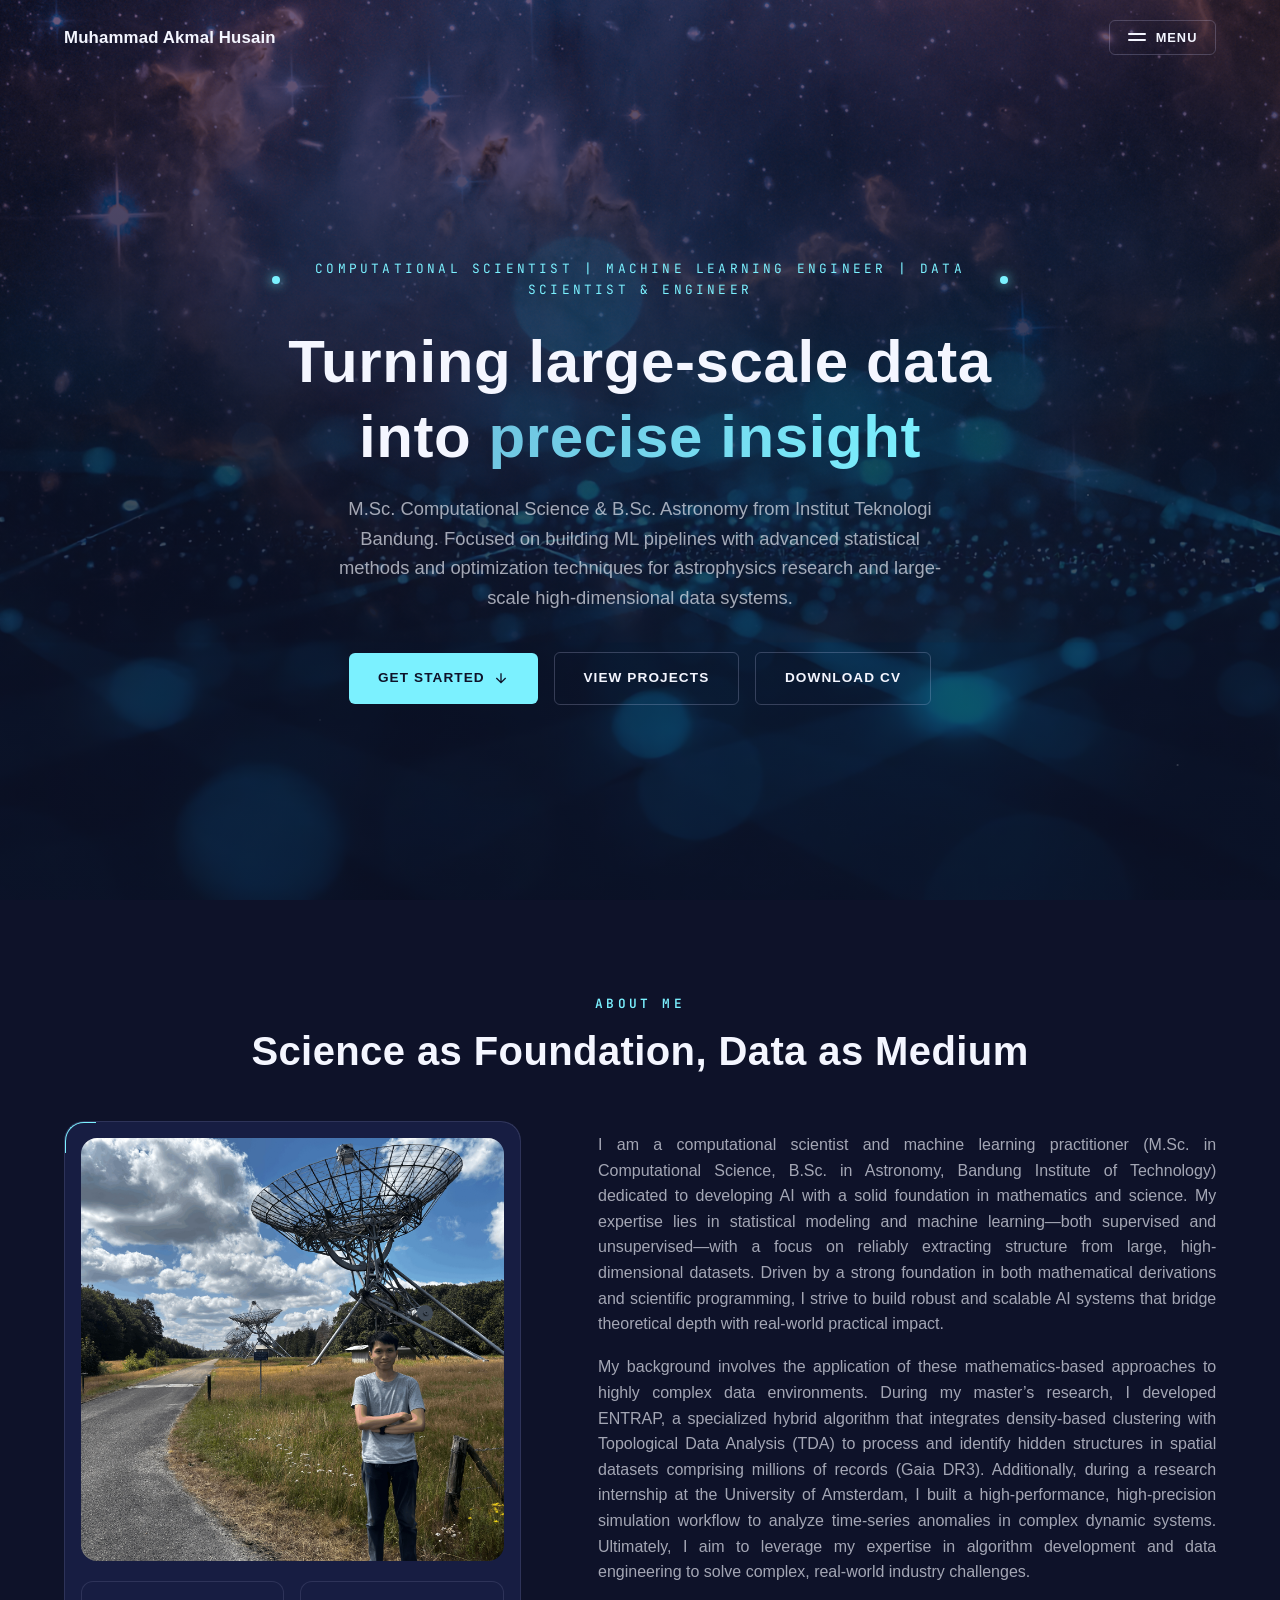
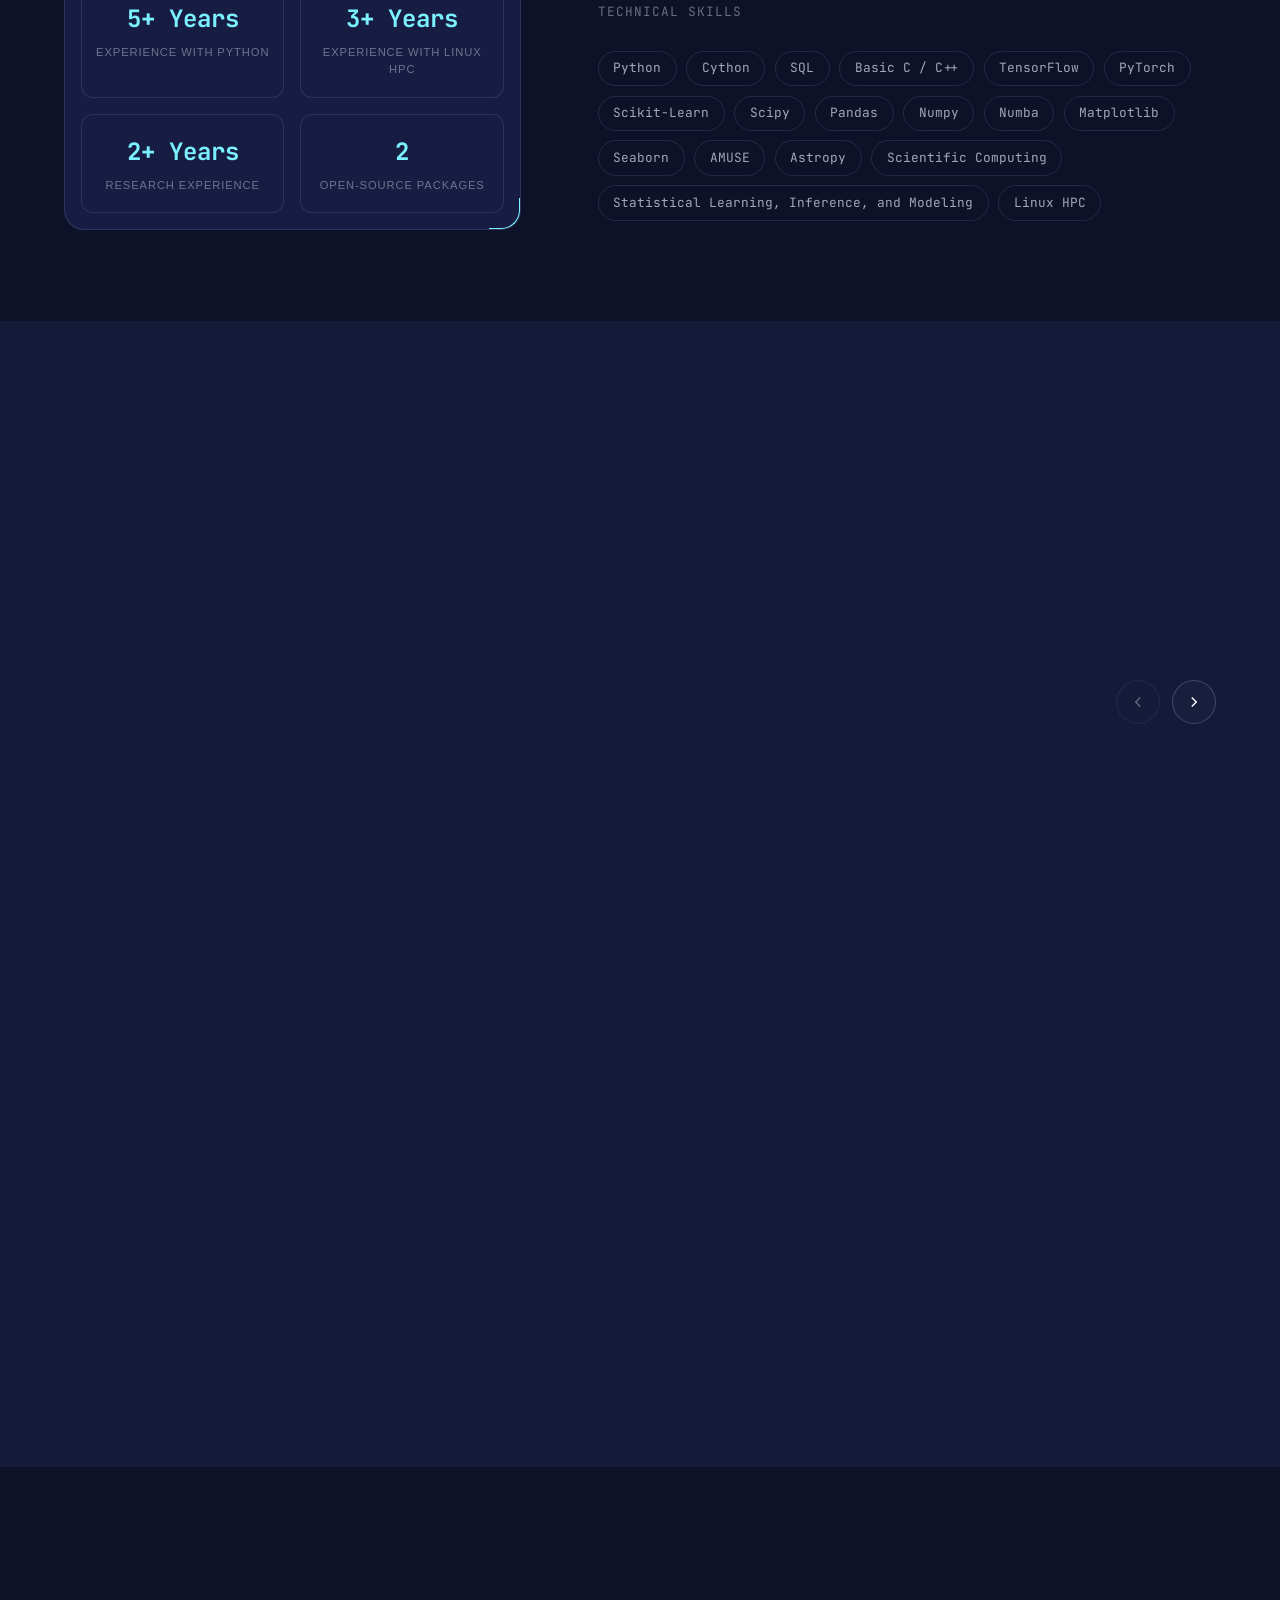
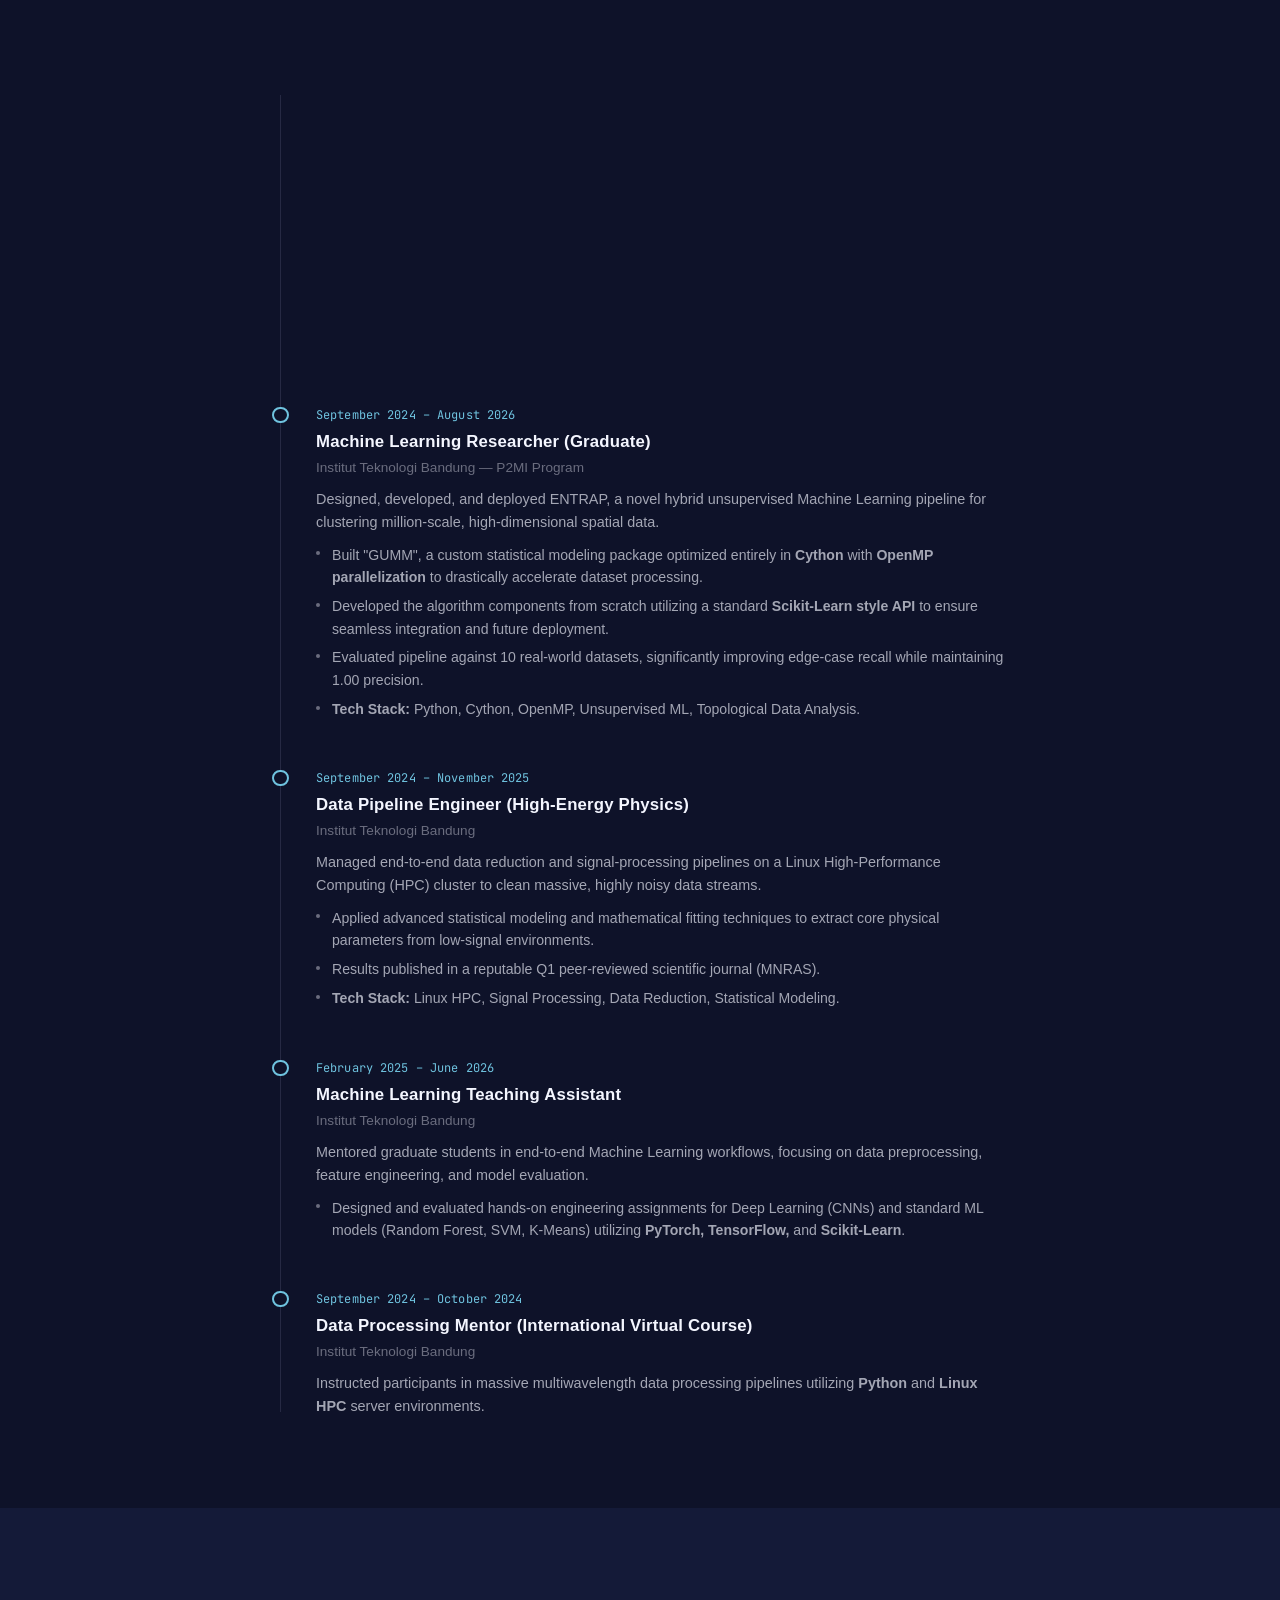
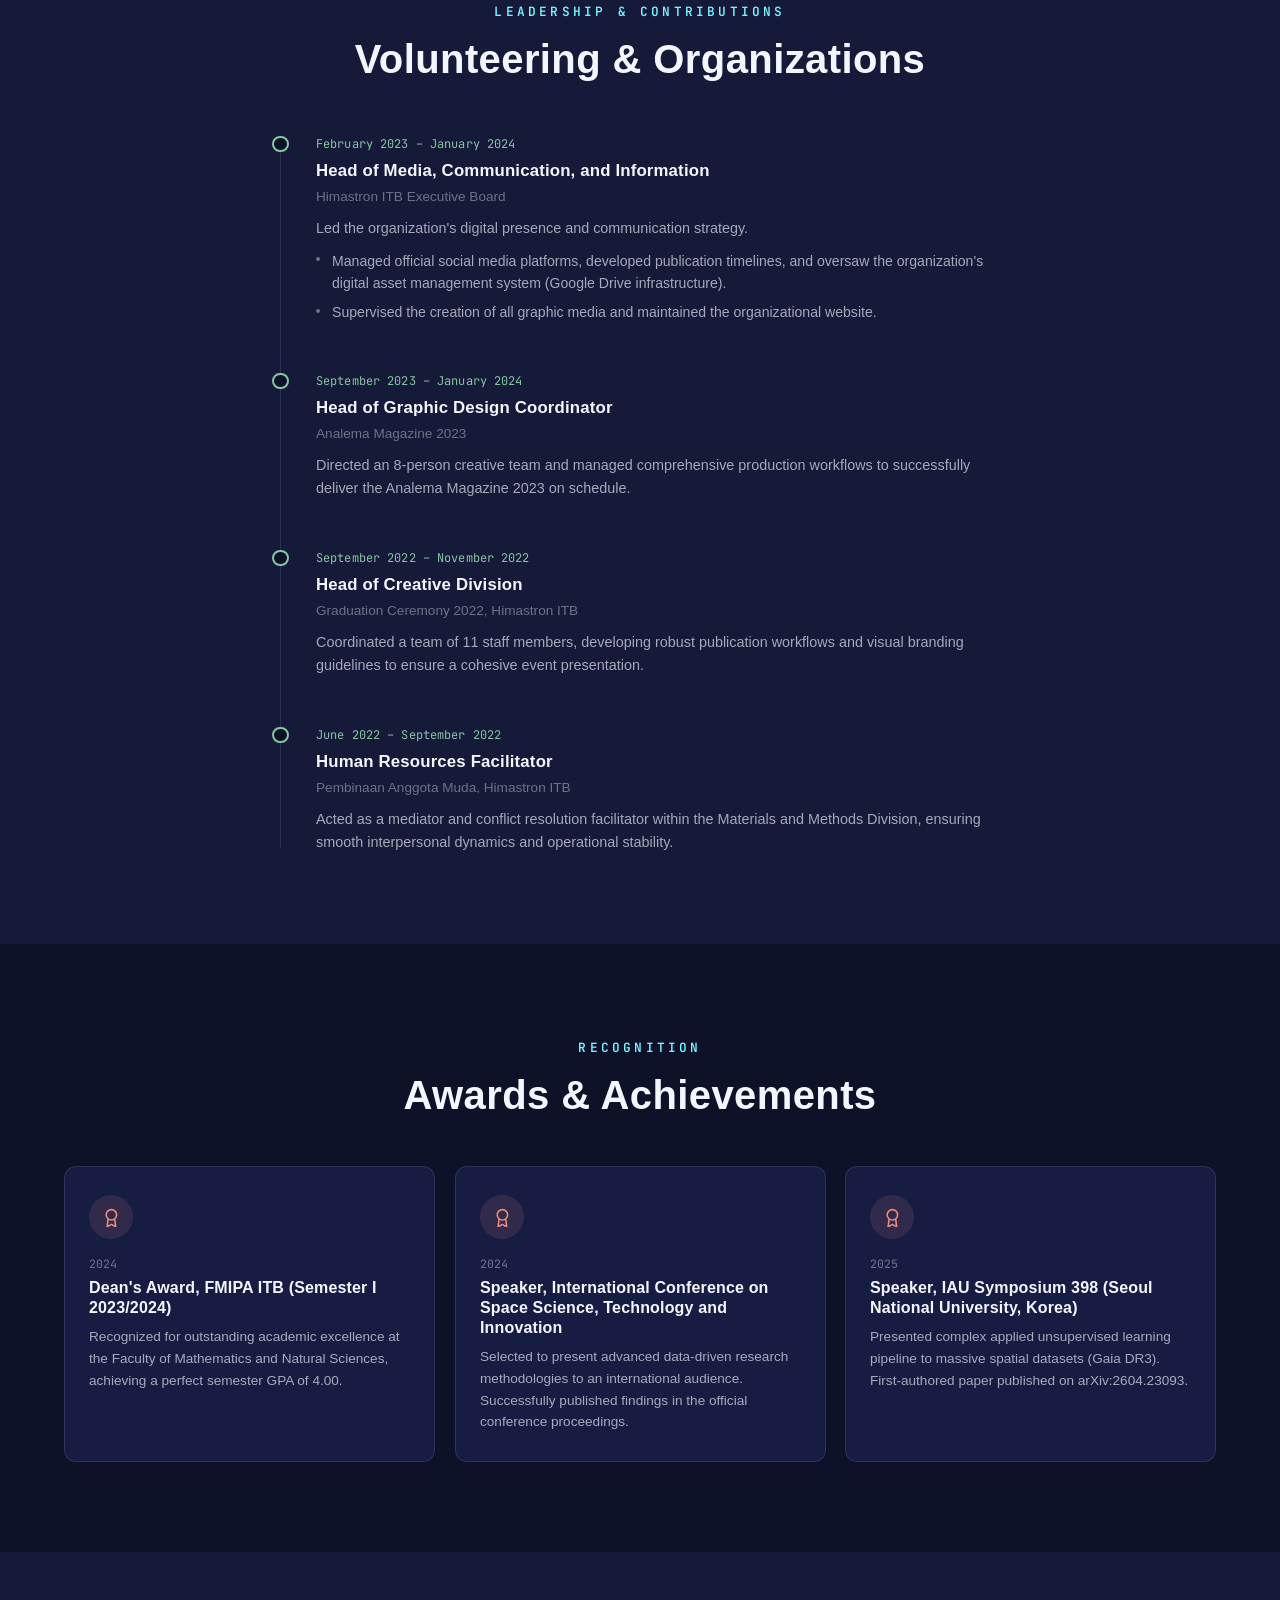
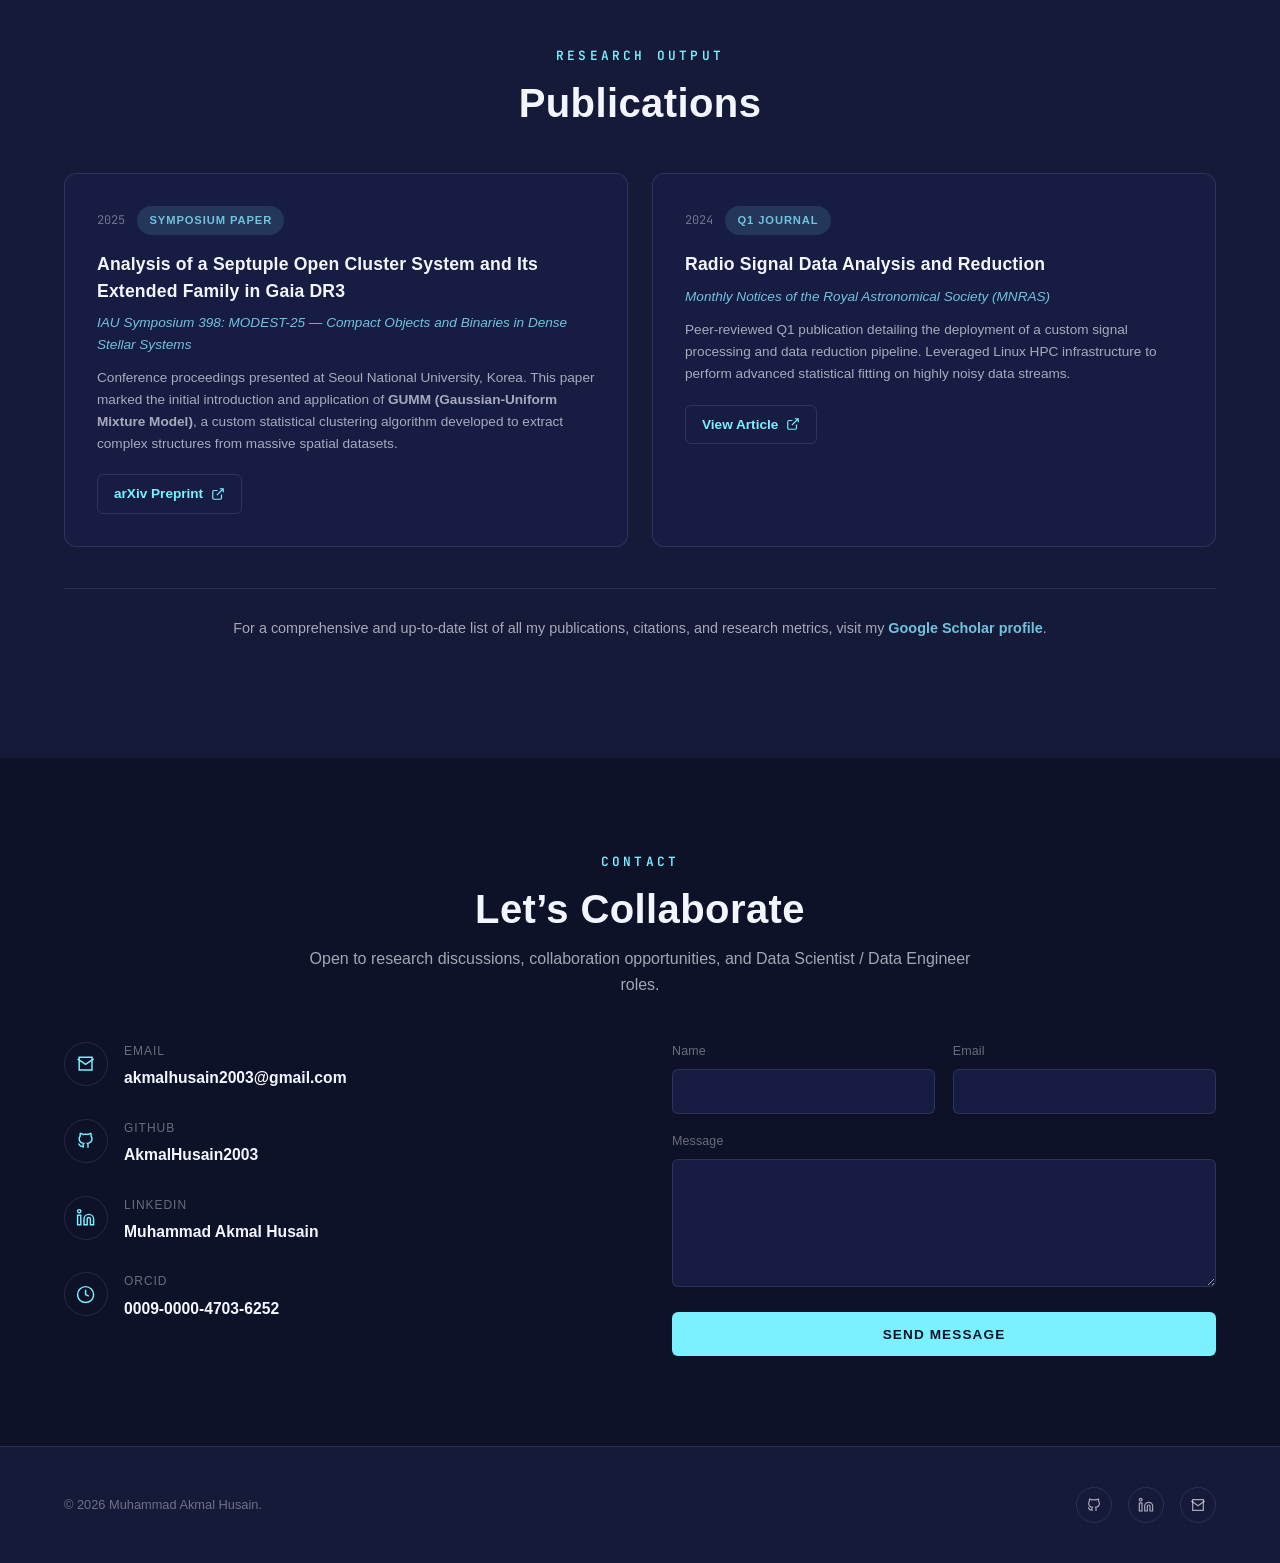
==== commit a63548e0: "committing my page" ====
--- a/index.html
+++ b/index.html
@@ -83,7 +83,7 @@
        ====================================================================== -->
   <section id="hero" class="hero">
     <div class="hero__inner">
-      <p class="hero__eyebrow">Pipeline Engineer | Data Engineer | ML Engineer | Astrophysicist</p>
+      <p class="hero__eyebrow">Computational Scientist | Machine Learning Engineer | Data Scientist & Engineer</p>
       <h1 class="hero__title">
         Turning large-scale data into <span class="highlight">precise insight</span>
       </h1>
@@ -143,11 +143,11 @@
         </div>
 
         <div class="about__body reveal reveal--right" data-reveal-index="2">
-          <p>
-            I am a Computational Scientist and Machine Learning practitioner (M.Sc. Computational Science, B.Sc. Astronomy, Institut Teknologi Bandung) dedicated to advancing AI through rigorous mathematical foundations. My core expertise lies in statistical modeling and machine learning—both supervised and unsupervised—focusing on extracting reliable structures from massive, high-dimensional datasets. Driven by a strict first-principles philosophy in both mathematical derivation and scientific coding, I strive to build robust, scalable AI systems that bridge theoretical depth with practical, real-world impact.
+          <p style="text-align: justify;">
+            I am a computational scientist and machine learning practitioner (M.Sc. in Computational Science, B.Sc. in Astronomy, Bandung Institute of Technology) dedicated to developing AI with a solid foundation in mathematics and science. My expertise lies in statistical modeling and machine learning—both supervised and unsupervised—with a focus on reliably extracting structure from large, high-dimensional datasets. Driven by a strong foundation in both mathematical derivations and scientific programming, I strive to build robust and scalable AI systems that bridge theoretical depth with real-world practical impact.
           </p>
-          <p>
-            My research applies these mathematically grounded approaches to complex astrophysical domains. During my master's research, I developed ENTRAP, a hybrid algorithm integrating density-based clustering with Topological Data Analysis (TDA) to identify open star clusters in Gaia DR3 data. Most recently, I completed the ASPIRE research internship at the Anton Pannekoek Institute for Astronomy (University of Amsterdam), where I built an N-body simulation pipeline to study the dynamics of the Kepler-221 exoplanet system. Ultimately, I aim to continuously improve AI/ML methodologies, overcoming their current limitations to deliver innovative solutions for multidisciplinary challenges.
+          <p style="text-align: justify;">
+            My background involves the application of these mathematics-based approaches to highly complex data environments. During my master’s research, I developed ENTRAP, a specialized hybrid algorithm that integrates density-based clustering with Topological Data Analysis (TDA) to process and identify hidden structures in spatial datasets comprising millions of records (Gaia DR3). Additionally, during a research internship at the University of Amsterdam, I built a high-performance, high-precision simulation workflow to analyze time-series anomalies in complex dynamic systems. Ultimately, I aim to leverage my expertise in algorithm development and data engineering to solve complex, real-world industry challenges.
           </p>
 
           <p class="about__skills-title">Technical Skills</p>
@@ -159,6 +159,7 @@
             <span class="skill-tag">TensorFlow</span>
             <span class="skill-tag">PyTorch</span>
             <span class="skill-tag">Scikit-Learn</span>
+            <span class="skill-tag">Scipy</span>
             <span class="skill-tag">Pandas</span>
             <span class="skill-tag">Numpy</span>
             <span class="skill-tag">Numba</span>
@@ -166,8 +167,8 @@
             <span class="skill-tag">Seaborn</span>
             <span class="skill-tag">AMUSE</span>
             <span class="skill-tag">Astropy</span>
+            <span class="skill-tag">Scientific Computing</span>
             <span class="skill-tag">Statistical Learning, Inference, and Modeling</span>
-            <span class="skill-tag">Scientific Computing</span>
             <span class="skill-tag">Linux HPC</span>
           </div>
         </div>
@@ -191,7 +192,7 @@
         <p class="section__eyebrow">Portfolio</p>
         <h2 class="section__title">Project &amp; Research</h2>
         <p class="section__subtitle">
-          Showcasing my scientific projects—spanning topological clustering algorithms, machine learning models, and N-body dynamical simulations.
+          Showcasing robust engineering solutions for massive datasets—spanning unsupervised learning algorithms, ML pipelines, and high-performance data simulations.
         </p>
       </div>
 
@@ -200,41 +201,6 @@
         <button type="button" class="project-filter__btn" data-filter="research">Astrophysical Research</button>
         <button type="button" class="project-filter__btn" data-filter="ml-tools">ML Tools</button>
         <button type="button" class="project-filter__btn" data-filter="deep-learning">Deep Learning</button>
-        <!-- Tombol ini SENGAJA TIDAK memakai atribut data-filter seperti
-             tombol di atasnya. Fungsinya berbeda secara mendasar: tombol
-             lain MEMFILTER kartu yang sudah ada di grid (mencocokkan
-             data-category), sedangkan tombol ini hanya MEMUNCULKAN panel
-             berisi dua pilihan navigasi (BSc/MSc) — sama sekali tidak
-             menyentuh grid. Jika tombol ini diberi data-filter="other",
-             initProjectFilter() di main.js akan mencoba mencari kartu
-             dengan data-category="other" (tidak ada satu pun), membuat
-             grid kosong total saat diklik — maka dipakai atribut terpisah
-             data-toggle-other-projects yang ditangani fungsi berbeda
-             (initOtherProjectsToggle di main.js), tidak bersinggungan
-             dengan logika filter sama sekali. -->
-        <button type="button" class="project-filter__btn" data-toggle-other-projects aria-expanded="false">
-          Other Projects
-          <svg viewBox="0 0 24 24" width="14" height="14" fill="none" stroke="currentColor" stroke-width="2" style="margin-left: 0.35em; vertical-align: -2px; transition: transform 0.25s ease;"><path d="M6 9l6 6 6-6"/></svg>
-        </button>
-      </div>
-
-      <!-- Panel dropdown "Other Projects": tersembunyi secara default
-           (kelas .is-open ditambahkan lewat JS saat tombol di atas
-           diklik). Berisi dua tautan menuju halaman arsip terpisah per
-           jenjang pendidikan — TIDAK terhubung dengan sistem filter
-           grid maupun projects-data.js sama sekali; ini navigasi
-           mandiri menuju halaman lain. -->
-      <div class="other-projects-panel" data-other-projects-panel>
-        <a href="pages/bsc-projects.html" class="other-projects-panel__link">
-          <span class="other-projects-panel__title">BSc Project</span>
-          <span class="other-projects-panel__desc">Various Projects in Astronomy Study Program</span>
-          <svg viewBox="0 0 24 24" width="16" height="16" fill="none" stroke="currentColor" stroke-width="2"><path d="M5 12h14M13 5l7 7-7 7"/></svg>
-        </a>
-        <a href="pages/msc-projects.html" class="other-projects-panel__link">
-          <span class="other-projects-panel__title">MSc Project</span>
-          <span class="other-projects-panel__desc">Various Projects in Computational Science Study Program</span>
-          <svg viewBox="0 0 24 24" width="16" height="16" fill="none" stroke="currentColor" stroke-width="2"><path d="M5 12h14M13 5l7 7-7 7"/></svg>
-        </a>
       </div>
 
       <div class="project-slider" data-project-slider>
@@ -271,64 +237,73 @@
       </div>
 
       <div class="timeline" style="--timeline-accent: var(--color-accent-1);">
+        
+        <!-- Pengalaman 1: ASPIRE -->
         <div class="timeline-item reveal reveal--up" data-reveal-index="1">
           <p class="timeline-item__period">June 2026 &ndash; August 2026</p>
-          <h3 class="timeline-item__title">Research Intern — ASPIRE Program</h3>
-          <p class="timeline-item__org">Anton Pannekoek Institute for Astronomy, University of Amsterdam · Supervised by Dr. T. C. N. Boekholt</p>
-          <div class="timeline-item__desc">
-            <p>Building an N-body simulation pipeline (AMUSE/Huayno) to investigate the dynamics of the Kepler-221 exoplanet system, working asynchronously.</p>
+          <h3 class="timeline-item__title">Data & Simulation Engineering Intern (ASPIRE Program)</h3>
+          <p class="timeline-item__org">Anton Pannekoek Institute for Astronomy, University of Amsterdam</p>
+          <div class="timeline-item__desc">
+            <p>Engineered a high-precision data simulation and analysis pipeline deployed on HPC infrastructure to model complex dynamic systems and extract time-series anomalies.</p>
             <ul>
-              <li>Developed a complete Transit Timing Variation (TTV) analysis pipeline, including period detection via BLS periodogram and multi-start sinusoidal fitting.</li>
-              <li>Corrected the initial conditions of the simulation using the full two-body Kepler III law, verified to numerical precision of approximately e ~ 10⁻¹⁶.</li>
-              <li>Diagnosed and fixed astropy data-type incompatibilities in the analysis pipeline, and derived a transit-duration estimation function from first geometric principles.</li>
+              <li>Developed robust algorithms for periodic signal detection using periodograms and multi-start sinusoidal optimization on synthetic time-series data.</li>
+              <li>Resolved complex data-type incompatibilities in the analysis pipeline and ensured mathematical calculations reached numerical precision of ~10⁻¹⁶.</li>
+              <li><strong>Tech Stack:</strong> Python, Time-Series Analysis, HPC, Optimization Algorithms, AMUSE.</li>
             </ul>
           </div>
         </div>
 
+        <!-- Pengalaman 2: Graduate Researcher -->
         <div class="timeline-item reveal reveal--up" data-reveal-index="2">
           <p class="timeline-item__period">September 2024 &ndash; August 2026</p>
-          <h3 class="timeline-item__title">Graduate Researcher</h3>
-          <p class="timeline-item__org">Institut Teknologi Bandung — Research, Community Service, and Innovation Program (P2MI)</p>
-          <div class="timeline-item__desc">
-            <p>Developed ENTRAP as part of my master's thesis research, covering the full cycle from methodology derivation, implementation, to validation on nine test stellar clusters.</p>
+          <h3 class="timeline-item__title">Machine Learning Researcher (Graduate)</h3>
+          <p class="timeline-item__org">Institut Teknologi Bandung — P2MI Program</p>
+          <div class="timeline-item__desc">
+            <p>Designed, developed, and deployed ENTRAP, a novel hybrid unsupervised Machine Learning pipeline for clustering million-scale, high-dimensional spatial data.</p>
             <ul>
-              <li>Designed and implemented four ENTRAP algorithmic components (DEK, GPEE, Memory_Manager, and sklearn-style API class) from scratch.</li>
-              <li>Built the GUMM package (Gaussian-Uniform Mixture Model) in Cython with OpenMP parallelization.</li>
-              <li>Prepared comprehensive thesis documentation in formal academic English style.</li>
+              <li>Built "GUMM", a custom statistical modeling package optimized entirely in <strong>Cython</strong> with <strong>OpenMP parallelization</strong> to drastically accelerate dataset processing.</li>
+              <li>Developed the algorithm components from scratch utilizing a standard <strong>Scikit-Learn style API</strong> to ensure seamless integration and future deployment.</li>
+              <li>Evaluated pipeline against 10 real-world datasets, significantly improving edge-case recall while maintaining 1.00 precision.</li>
+              <li><strong>Tech Stack:</strong> Python, Cython, OpenMP, Unsupervised ML, Topological Data Analysis.</li>
             </ul>
           </div>
         </div>
 
+        <!-- Pengalaman 3: Radio Signal -->
         <div class="timeline-item reveal reveal--up" data-reveal-index="3">
           <p class="timeline-item__period">September 2024 &ndash; November 2025</p>
-          <h3 class="timeline-item__title">Radio Signal Data Reduction & Analysis Collaborator</h3>
-          <p class="timeline-item__org">High-Energy Physics Project, Institut Teknologi Bandung</p>
-          <div class="timeline-item__desc">
-            <p>Used a signal-processing and data-reduction pipeline on a Linux HPC cluster to clean and extract low-signal data, then performed advanced statistical analysis and fitting to extract physical parameters from the cleaned data.</p>
+          <h3 class="timeline-item__title">Data Pipeline Engineer (High-Energy Physics)</h3>
+          <p class="timeline-item__org">Institut Teknologi Bandung</p>
+          <div class="timeline-item__desc">
+            <p>Managed end-to-end data reduction and signal-processing pipelines on a Linux High-Performance Computing (HPC) cluster to clean massive, highly noisy data streams.</p>
             <ul>
-              <li>Results published in a peer-reviewed Q1 journal (MNRAS).</li>
+              <li>Applied advanced statistical modeling and mathematical fitting techniques to extract core physical parameters from low-signal environments.</li>
+              <li>Results published in a reputable Q1 peer-reviewed scientific journal (MNRAS).</li>
+              <li><strong>Tech Stack:</strong> Linux HPC, Signal Processing, Data Reduction, Statistical Modeling.</li>
             </ul>
           </div>
         </div>
 
+        <!-- Pengalaman 4: Lab Assistant -->
         <div class="timeline-item reveal reveal--up" data-reveal-index="4">
           <p class="timeline-item__period">February 2025 &ndash; June 2026</p>
-          <h3 class="timeline-item__title">Laboratory Assistant</h3>
-          <p class="timeline-item__org">Machine Learning & Advanced Machine Learning, Institut Teknologi Bandung</p>
-          <div class="timeline-item__desc">
-            <p>Taught supervised vs. unsupervised learning fundamentals, data preprocessing, and model selection to graduate students.</p>
+          <h3 class="timeline-item__title">Machine Learning Teaching Assistant</h3>
+          <p class="timeline-item__org">Institut Teknologi Bandung</p>
+          <div class="timeline-item__desc">
+            <p>Mentored graduate students in end-to-end Machine Learning workflows, focusing on data preprocessing, feature engineering, and model evaluation.</p>
             <ul>
-              <li>Designed hands-on classic NN, RF, Decision Tree, CNN, SVM, and K-Means assignments using TensorFlow, PyTorch, and Scikit-Learn.</li>
+              <li>Designed and evaluated hands-on engineering assignments for Deep Learning (CNNs) and standard ML models (Random Forest, SVM, K-Means) utilizing <strong>PyTorch, TensorFlow,</strong> and <strong>Scikit-Learn</strong>.</li>
             </ul>
           </div>
         </div>
 
+        <!-- Pengalaman 5: Mentor IVC -->
         <div class="timeline-item reveal reveal--up" data-reveal-index="5">
           <p class="timeline-item__period">September 2024 &ndash; October 2024</p>
-          <h3 class="timeline-item__title">Mentor, International Virtual Course</h3>
-          <p class="timeline-item__org">International Virtual Course Program</p>
-          <div class="timeline-item__desc">
-            <p>Guided participants in multiwavelength astronomical data processing using Python and Linux HPC.</p>
+          <h3 class="timeline-item__title">Data Processing Mentor (International Virtual Course)</h3>
+          <p class="timeline-item__org">Institut Teknologi Bandung</p>
+          <div class="timeline-item__desc">
+            <p>Instructed participants in massive multiwavelength data processing pipelines utilizing <strong>Python</strong> and <strong>Linux HPC</strong> server environments.</p>
           </div>
         </div>
       </div>
@@ -346,70 +321,56 @@
   <section id="volunteering" class="section section--alt">
     <div class="container container--narrow">
       <div class="section__header reveal reveal--up" data-reveal-index="0">
-        <p class="section__eyebrow">Contributions</p>
-        <h2 class="section__title">Volunteering &amp; Organizations</h2>
+        <p class="section__eyebrow">Leadership & Contributions</p>
+        <h2 class="section__title">Volunteering & Organizations</h2>
       </div>
 
       <div class="timeline" style="--timeline-accent: var(--color-accent-5);">
+        
+        <!-- Poin 1: Executive Board -->
         <div class="timeline-item reveal reveal--up" data-reveal-index="1">
+          <p class="timeline-item__period">February 2023 &ndash; January 2024</p>
+          <h3 class="timeline-item__title">Head of Media, Communication, and Information</h3>
+          <p class="timeline-item__org">Himastron ITB Executive Board</p>
+          <div class="timeline-item__desc">
+            <p>Led the organization's digital presence and communication strategy.</p>
+            <ul>
+              <li>Managed official social media platforms, developed publication timelines, and oversaw the organization's digital asset management system (Google Drive infrastructure).</li>
+              <li>Supervised the creation of all graphic media and maintained the organizational website.</li>
+            </ul>
+          </div>
+        </div>
+
+        <!-- Poin 2: Analema Magazine (Team Lead) -->
+        <div class="timeline-item reveal reveal--up" data-reveal-index="2">
           <p class="timeline-item__period">September 2023 &ndash; January 2024</p>
-          <h3 class="timeline-item__title">Head of Graphic Design Coordinator, Analema Magazine 2023</h3>
-          <p class="timeline-item__org">Himpunan Mahasiswa Astronomi ITB (Himastron ITB)</p>
-          <div class="timeline-item__desc">
-            <p>As the Head of Graphic Design Coordinator for Analema Magazine 2023, I was responsible for creating a comprehensive timeline and managing a team of 8 designers. I ensured that the magazine's production was completed on schedule while maintaining high-quality design standards. This role required strong time management, leadership, and attention to detail to deliver a visually appealing and cohesive publication.</p>
-          </div>
-        </div>
-
-        <div class="timeline-item reveal reveal--up" data-reveal-index="2">
-          <p class="timeline-item__period">February 2023 &ndash; January 2024</p>
-          <h3 class="timeline-item__title">Head of Media, Communication, and Information, Himastron Executive Board 2023/2024</h3>
-          <p class="timeline-item__org">Himpunan Mahasiswa Astronomi ITB (Himastron ITB)</p>
-          <div class="timeline-item__desc">
-            <p>Prepare and develop grand designs for various materials and all graphic media used within the organization. Manage and oversee the organization's social media platforms, create and implement publication timelines, and maintain a platform or website to showcase the creative expressions of all organization members. Additionally, organize and maintain all files in the organization's Google Drive to ensure efficient file management and accessibility.</p>
-          </div>
-        </div>
-
+          <h3 class="timeline-item__title">Head of Graphic Design Coordinator</h3>
+          <p class="timeline-item__org">Analema Magazine 2023</p>
+          <div class="timeline-item__desc">
+            <p>Directed an 8-person creative team and managed comprehensive production workflows to successfully deliver the Analema Magazine 2023 on schedule.</p>
+          </div>
+        </div>
+
+        <!-- Poin 3: Event Head of Design -->
         <div class="timeline-item reveal reveal--up" data-reveal-index="3">
-          <p class="timeline-item__period">September 2022 &ndash; April 2023</p>
-          <h3 class="timeline-item__title">Leader of Video Script Team, Ministry of Propaganda, Citaraya Cabinet</h3>
-          <p class="timeline-item__org">Kabinet KM ITB</p>
-          <div class="timeline-item__desc">
-            <p>Writing a video script discussing current technological developments.</p>
-          </div>
-        </div>
-
+          <p class="timeline-item__period">September 2022 &ndash; November 2022</p>
+          <h3 class="timeline-item__title">Head of Creative Division</h3>
+          <p class="timeline-item__org">Graduation Ceremony 2022, Himastron ITB</p>
+          <div class="timeline-item__desc">
+            <p>Coordinated a team of 11 staff members, developing robust publication workflows and visual branding guidelines to ensure a cohesive event presentation.</p>
+          </div>
+        </div>
+
+        <!-- Poin 4: HR / Conflict Resolution -->
         <div class="timeline-item reveal reveal--up" data-reveal-index="4">
-          <p class="timeline-item__period">September 2022 &ndash; November 2022</p>
-          <h3 class="timeline-item__title">Head of Graphic Design and Creative Division, Graduation Ceremony 2022</h3>
-          <p class="timeline-item__org">Himpunan Mahasiswa Astronomi ITB (Himastron ITB)</p>
-          <div class="timeline-item__desc">
-            <p>Prepare and create grand designs, including posters, Instagram feeds, and Instagram stories, to meet publication needs. Develop timelines for publication workflows and coordinate a team of 10-11 staff members throughout the event. Additionally, plan and oversee the creation of props and decorations to ensure a cohesive and visually appealing event presentation.</p>
-          </div>
-        </div>
-
-        <div class="timeline-item reveal reveal--up" data-reveal-index="5">
           <p class="timeline-item__period">June 2022 &ndash; September 2022</p>
-          <h3 class="timeline-item__title">Staff of Human Resources Division, Pembinaan Anggota Muda 2022</h3>
-          <p class="timeline-item__org">Himpunan Mahasiswa Astronomi ITB (Himastron ITB)</p>
-          <div class="timeline-item__desc">
-            <p>I oversee the Materials and Methods Division to ensure smooth interpersonal relationships and act as a mediator and conflict resolution facilitator in case any disputes within the division.</p>
-          </div>
-        </div>
-
-        <div class="timeline-item reveal reveal--up" data-reveal-index="6">
-          <p class="timeline-item__period">September 2021 &ndash; April 2022</p>
-          <h3 class="timeline-item__title">Staff of Graphic Design, Ministry of Innovation and Implementation, Akar Asa Cabinet</h3>
-          <p class="timeline-item__org">Kabinet KM ITB</p>
-        </div>
-
-        <div class="timeline-item reveal reveal--up" data-reveal-index="7">
-          <p class="timeline-item__period">September 2021 &ndash; December 2021</p>
-          <h3 class="timeline-item__title">Head of Graphic Design and Documentation Division, Himastron 2021 Election</h3>
-          <p class="timeline-item__org">Himpunan Mahasiswa Astronomi ITB (Himastron ITB)</p>
-          <div class="timeline-item__desc">
-            <p>Develop and produce impactful designs, including posters, Instagram feeds, and stories, to enhance the event's visual appeal. Establish publication timelines for Instagram content and collaborate with a team of four staff members to ensure efficient execution throughout the event.</p>
-          </div>
-        </div>
+          <h3 class="timeline-item__title">Human Resources Facilitator</h3>
+          <p class="timeline-item__org">Pembinaan Anggota Muda, Himastron ITB</p>
+          <div class="timeline-item__desc">
+            <p>Acted as a mediator and conflict resolution facilitator within the Materials and Methods Division, ensuring smooth interpersonal dynamics and operational stability.</p>
+          </div>
+        </div>
+
       </div>
     </div>
   </section>
@@ -439,31 +400,34 @@
       </div>
 
       <div class="award-grid">
+        <!-- Award 1: Dean's Award -->
         <div class="award-card reveal reveal--up" data-reveal-index="1">
           <div class="award-card__icon">
             <svg viewBox="0 0 24 24" fill="none" stroke="currentColor" stroke-width="1.8"><path d="M12 15a6 6 0 1 0 0-12 6 6 0 0 0 0 12z"/><path d="M8.21 13.89L7 23l5-3 5 3-1.21-9.12"/></svg>
           </div>
           <p class="award-card__year">2024</p>
-          <h3 class="award-card__title">Dean's Award FMIPA ITB, Semester I 2023/2024</h3>
-          <p class="award-card__desc">Awarded to students with a GPA above 3.5 and at least 15 credit hours in the respective semester. Achieved a semester GPA of 4.00.</p>
-        </div>
-
+          <h3 class="award-card__title">Dean's Award, FMIPA ITB (Semester I 2023/2024)</h3>
+          <p class="award-card__desc">Recognized for outstanding academic excellence at the Faculty of Mathematics and Natural Sciences, achieving a perfect semester GPA of 4.00.</p>
+        </div>
+
+        <!-- Award 2: ICSSTI Conference -->
         <div class="award-card reveal reveal--up" data-reveal-index="2">
           <div class="award-card__icon">
             <svg viewBox="0 0 24 24" fill="none" stroke="currentColor" stroke-width="1.8"><path d="M12 15a6 6 0 1 0 0-12 6 6 0 0 0 0 12z"/><path d="M8.21 13.89L7 23l5-3 5 3-1.21-9.12"/></svg>
           </div>
           <p class="award-card__year">2024</p>
-          <h3 class="award-card__title">International Conference on Space Science, Technology and Innovation (ICSSTI)</h3>
-          <p class="award-card__desc">Presented as a conference presenter on December 5, 2024, organized by the Centre for Space Science, Technology and Innovation (PUI-PT PSTIA-ITB). Conference proceedings paper published.</p>
-        </div>
-
+          <h3 class="award-card__title">Speaker, International Conference on Space Science, Technology and Innovation</h3>
+          <p class="award-card__desc">Selected to present advanced data-driven research methodologies to an international audience. Successfully published findings in the official conference proceedings.</p>
+        </div>
+
+        <!-- Award 3: IAU Symposium -->
         <div class="award-card reveal reveal--up" data-reveal-index="3">
           <div class="award-card__icon">
             <svg viewBox="0 0 24 24" fill="none" stroke="currentColor" stroke-width="1.8"><path d="M12 15a6 6 0 1 0 0-12 6 6 0 0 0 0 12z"/><path d="M8.21 13.89L7 23l5-3 5 3-1.21-9.12"/></svg>
           </div>
           <p class="award-card__year">2025</p>
-          <h3 class="award-card__title">IAU Symposium 398: MODEST-25 — Compact Objects and Binaries in Dense Stellar Systems</h3>
-          <p class="award-card__desc">Presented at Seoul National University, Seoul, Korea (June 16–20, 2025). Conference proceedings paper, "Analysis of a Septuple Open Cluster System and Its Extended Family in Gaia DR3," accepted and published on arXiv (<a href="https://arxiv.org/abs/2604.23093" target="_blank" rel="noopener">arXiv:2604.23093</a>).</p>
+          <h3 class="award-card__title">Speaker, IAU Symposium 398 (Seoul National University, Korea)</h3>
+          <p class="award-card__desc">Presented complex applied unsupervised learning pipeline to massive spatial datasets (Gaia DR3). First-authored paper published on <a href="https://arxiv.org/abs/2604.23093" target="_blank" rel="noopener">arXiv:2604.23093</a>.</p>
         </div>
       </div>
     </div>
@@ -483,6 +447,8 @@
       </div>
 
       <div class="publication-grid">
+        
+        <!-- Publikasi 1: IAU Symposium (GUMM) -->
         <div class="publication-card reveal reveal--up" data-reveal-index="1">
           <div class="publication-card__meta">
             <p class="publication-card__year">2025</p>
@@ -491,7 +457,7 @@
           <h3 class="publication-card__title">Analysis of a Septuple Open Cluster System and Its Extended Family in Gaia DR3</h3>
           <p class="publication-card__journal">IAU Symposium 398: MODEST-25 — Compact Objects and Binaries in Dense Stellar Systems</p>
           <p class="publication-card__desc">
-            Conference proceedings paper presented at Seoul National University, Korea (June 16–20, 2025). Analyzed complex stellar cluster systems using Gaia DR3 data and topological methods.
+            Conference proceedings presented at Seoul National University, Korea. This paper marked the initial introduction and application of <strong>GUMM (Gaussian-Uniform Mixture Model)</strong>, a custom statistical clustering algorithm developed to extract complex structures from massive spatial datasets.
           </p>
           <div class="publication-card__links">
             <a href="https://arxiv.org/abs/2604.23093" target="_blank" rel="noopener noreferrer" class="publication-link">
@@ -501,15 +467,16 @@
           </div>
         </div>
 
+        <!-- Publikasi 2: MNRAS -->
         <div class="publication-card reveal reveal--up" data-reveal-index="2">
           <div class="publication-card__meta">
-            <p class="publication-card__year">2026</p>
+            <p class="publication-card__year">2024</p>
             <span class="publication-card__badge">Q1 Journal</span>
           </div>
           <h3 class="publication-card__title">Radio Signal Data Analysis and Reduction</h3>
           <p class="publication-card__journal">Monthly Notices of the Royal Astronomical Society (MNRAS)</p>
           <p class="publication-card__desc">
-            Peer-reviewed research on signal processing and data reduction techniques applied to high-energy physics data using Linux HPC infrastructure and advanced statistical analysis methods.
+            Peer-reviewed Q1 publication detailing the deployment of a custom signal processing and data reduction pipeline. Leveraged Linux HPC infrastructure to perform advanced statistical fitting on highly noisy data streams.
           </p>
           <div class="publication-card__links">
             <a href="https://academic.oup.com/mnras/article/549/1/stag811/8666044" target="_blank" rel="noopener noreferrer" class="publication-link">
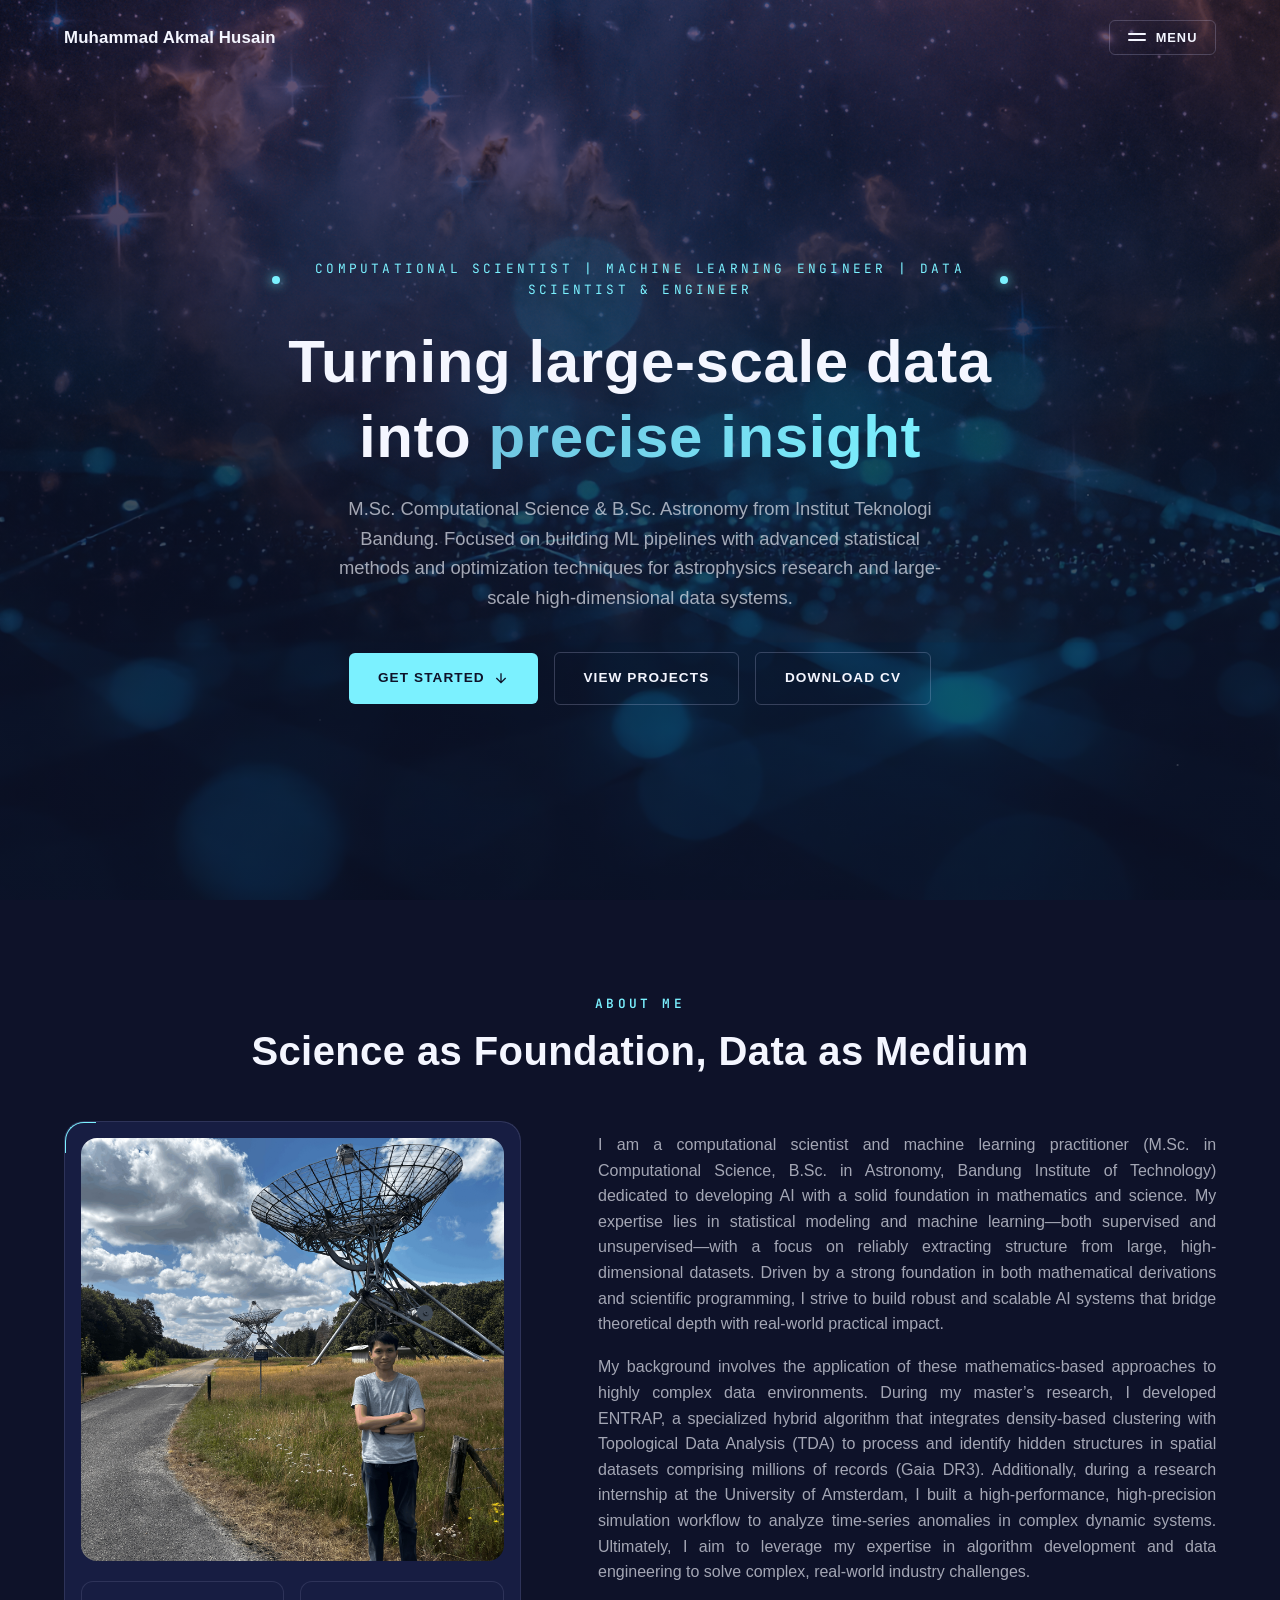
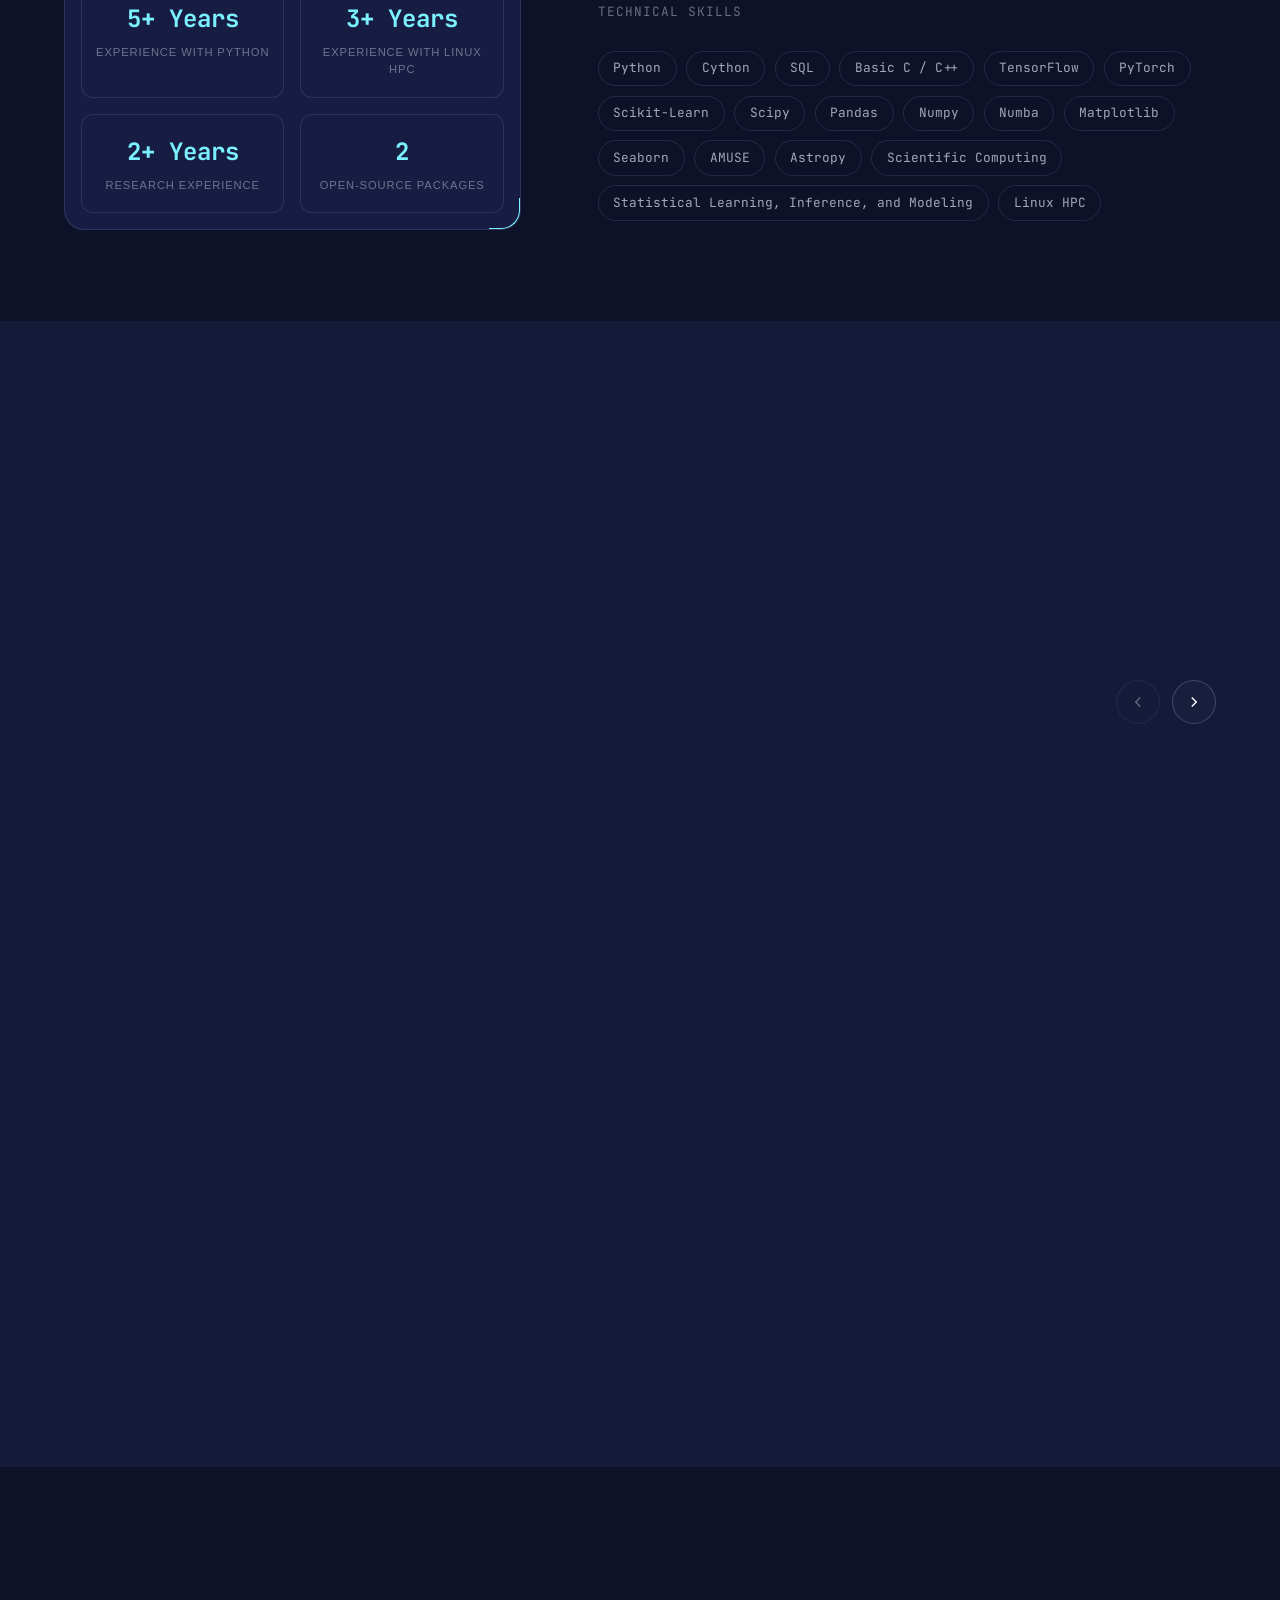
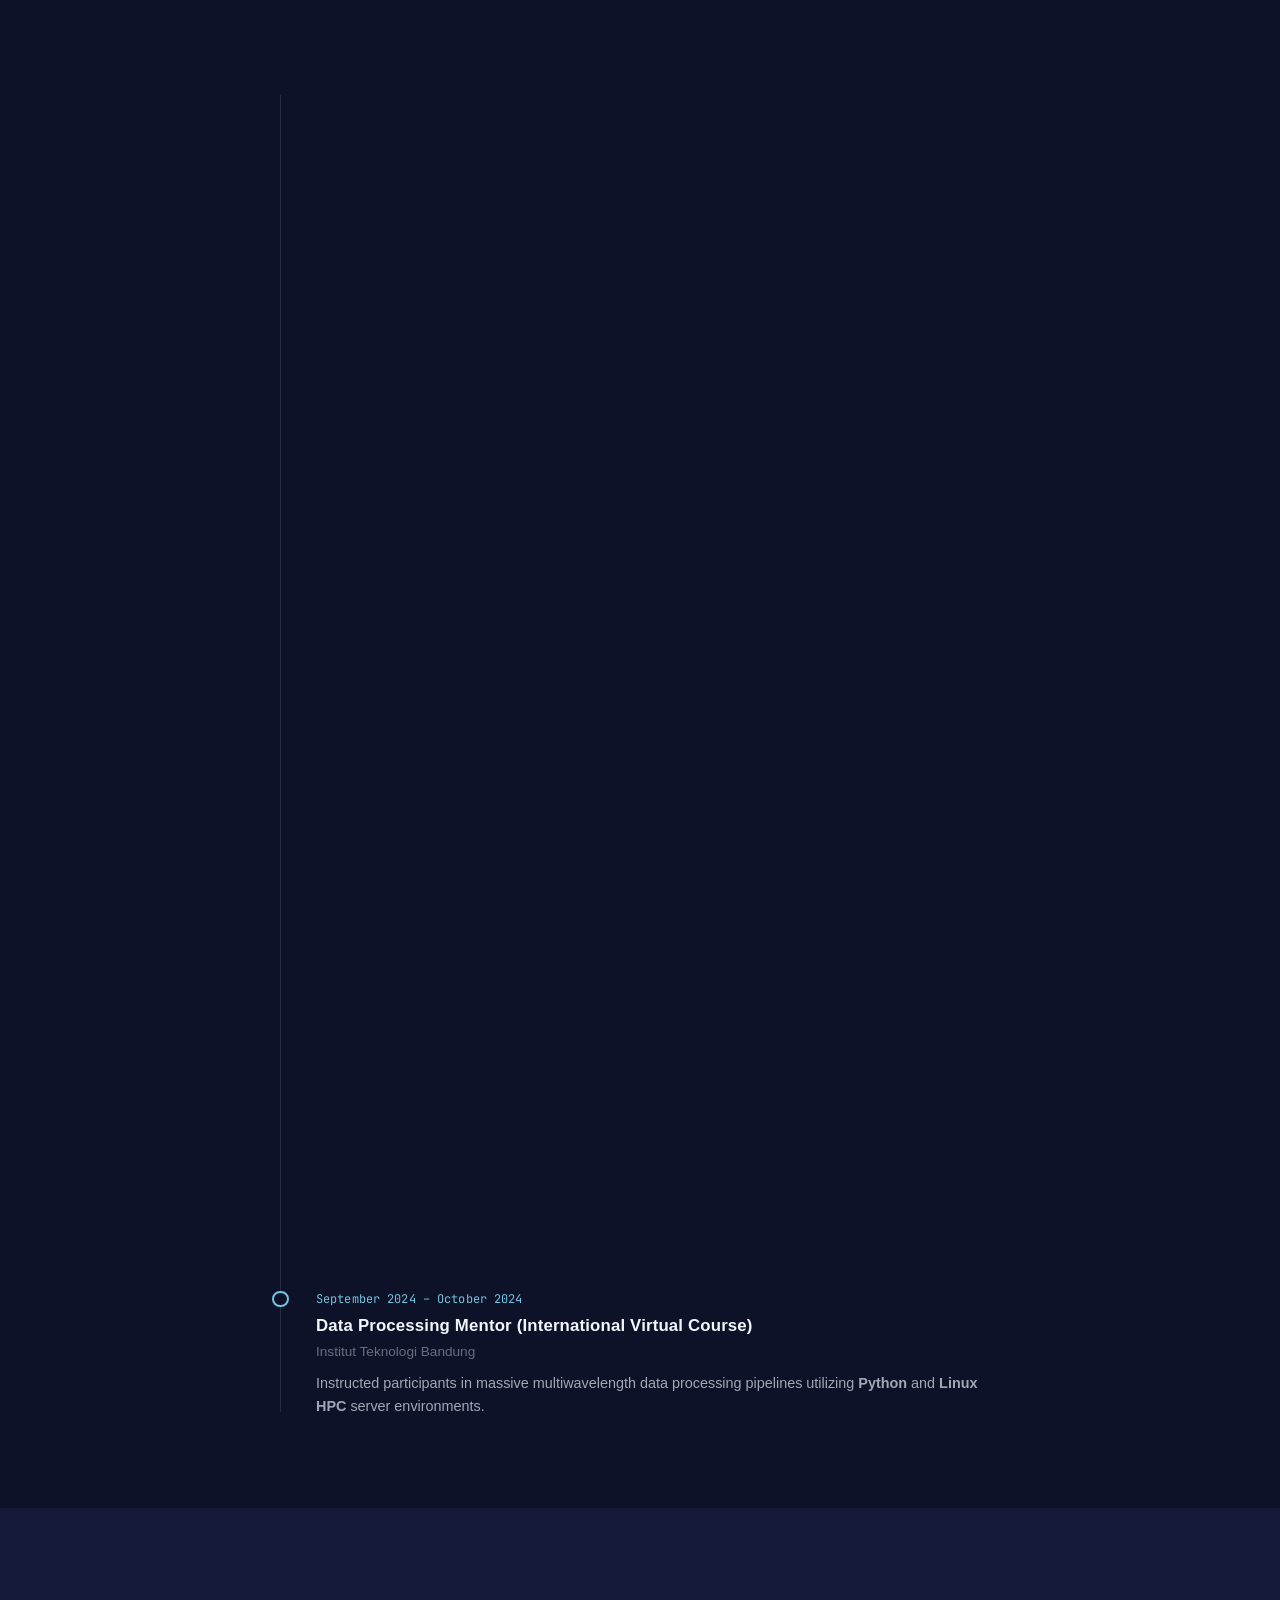
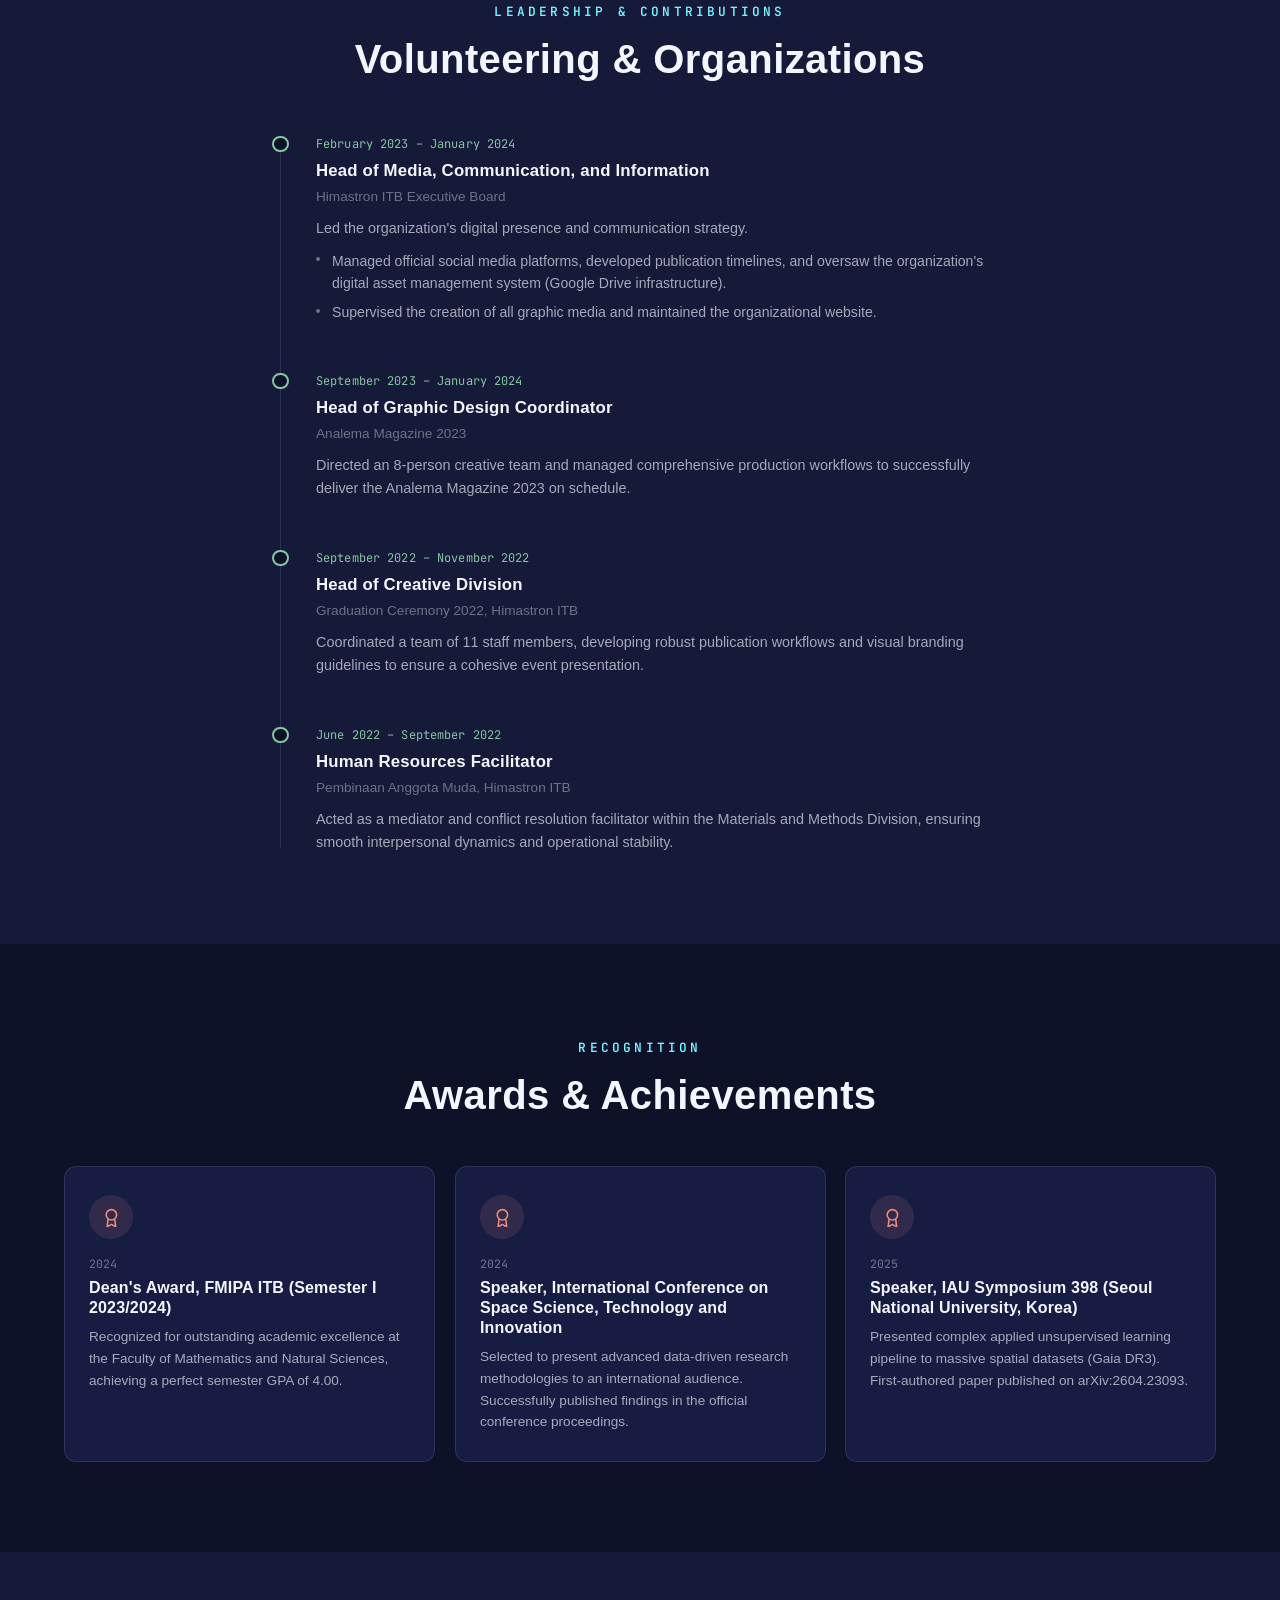
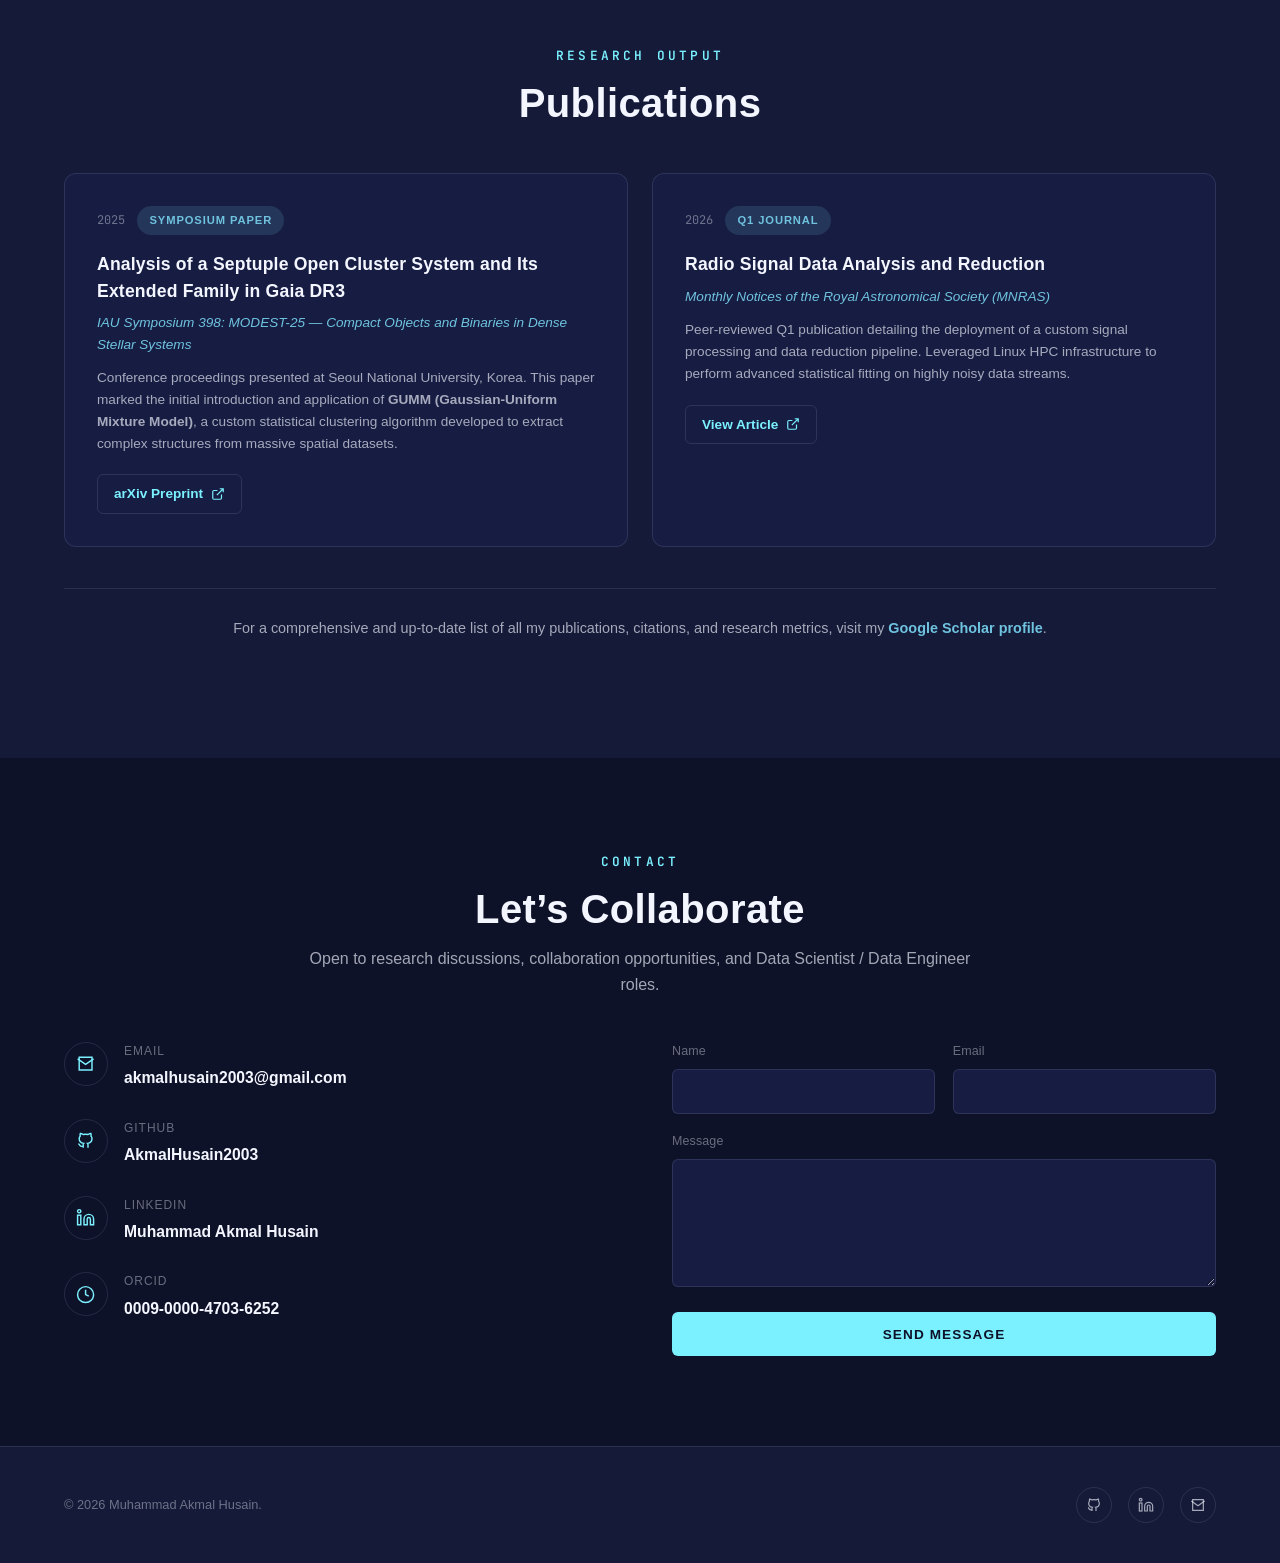
==== commit aba6e7c7: "Update job title and publication year in index.html" ====
--- a/index.html
+++ b/index.html
@@ -287,7 +287,7 @@
         <!-- Pengalaman 4: Lab Assistant -->
         <div class="timeline-item reveal reveal--up" data-reveal-index="4">
           <p class="timeline-item__period">February 2025 &ndash; June 2026</p>
-          <h3 class="timeline-item__title">Machine Learning Teaching Assistant</h3>
+          <h3 class="timeline-item__title">Machine Learning Laboratory Assistant</h3>
           <p class="timeline-item__org">Institut Teknologi Bandung</p>
           <div class="timeline-item__desc">
             <p>Mentored graduate students in end-to-end Machine Learning workflows, focusing on data preprocessing, feature engineering, and model evaluation.</p>
@@ -470,7 +470,7 @@
         <!-- Publikasi 2: MNRAS -->
         <div class="publication-card reveal reveal--up" data-reveal-index="2">
           <div class="publication-card__meta">
-            <p class="publication-card__year">2024</p>
+            <p class="publication-card__year">2026</p>
             <span class="publication-card__badge">Q1 Journal</span>
           </div>
           <h3 class="publication-card__title">Radio Signal Data Analysis and Reduction</h3>
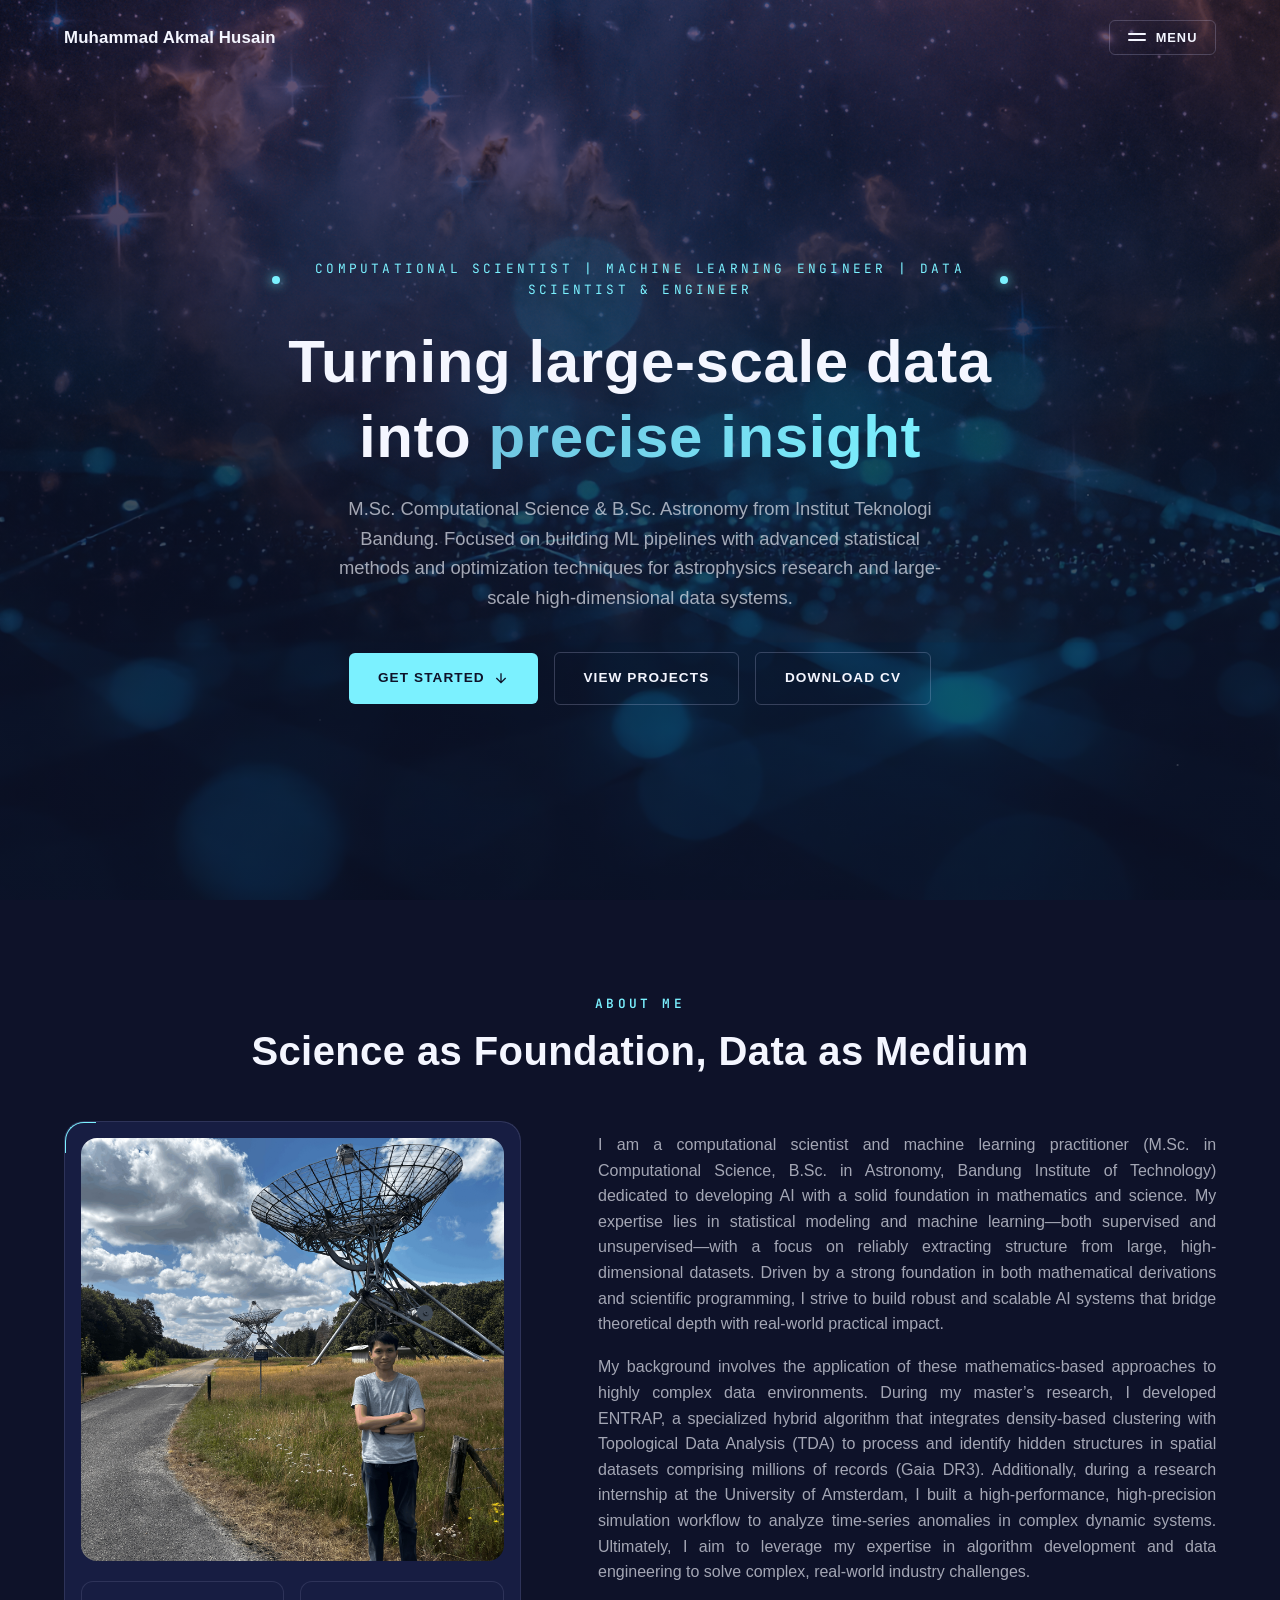
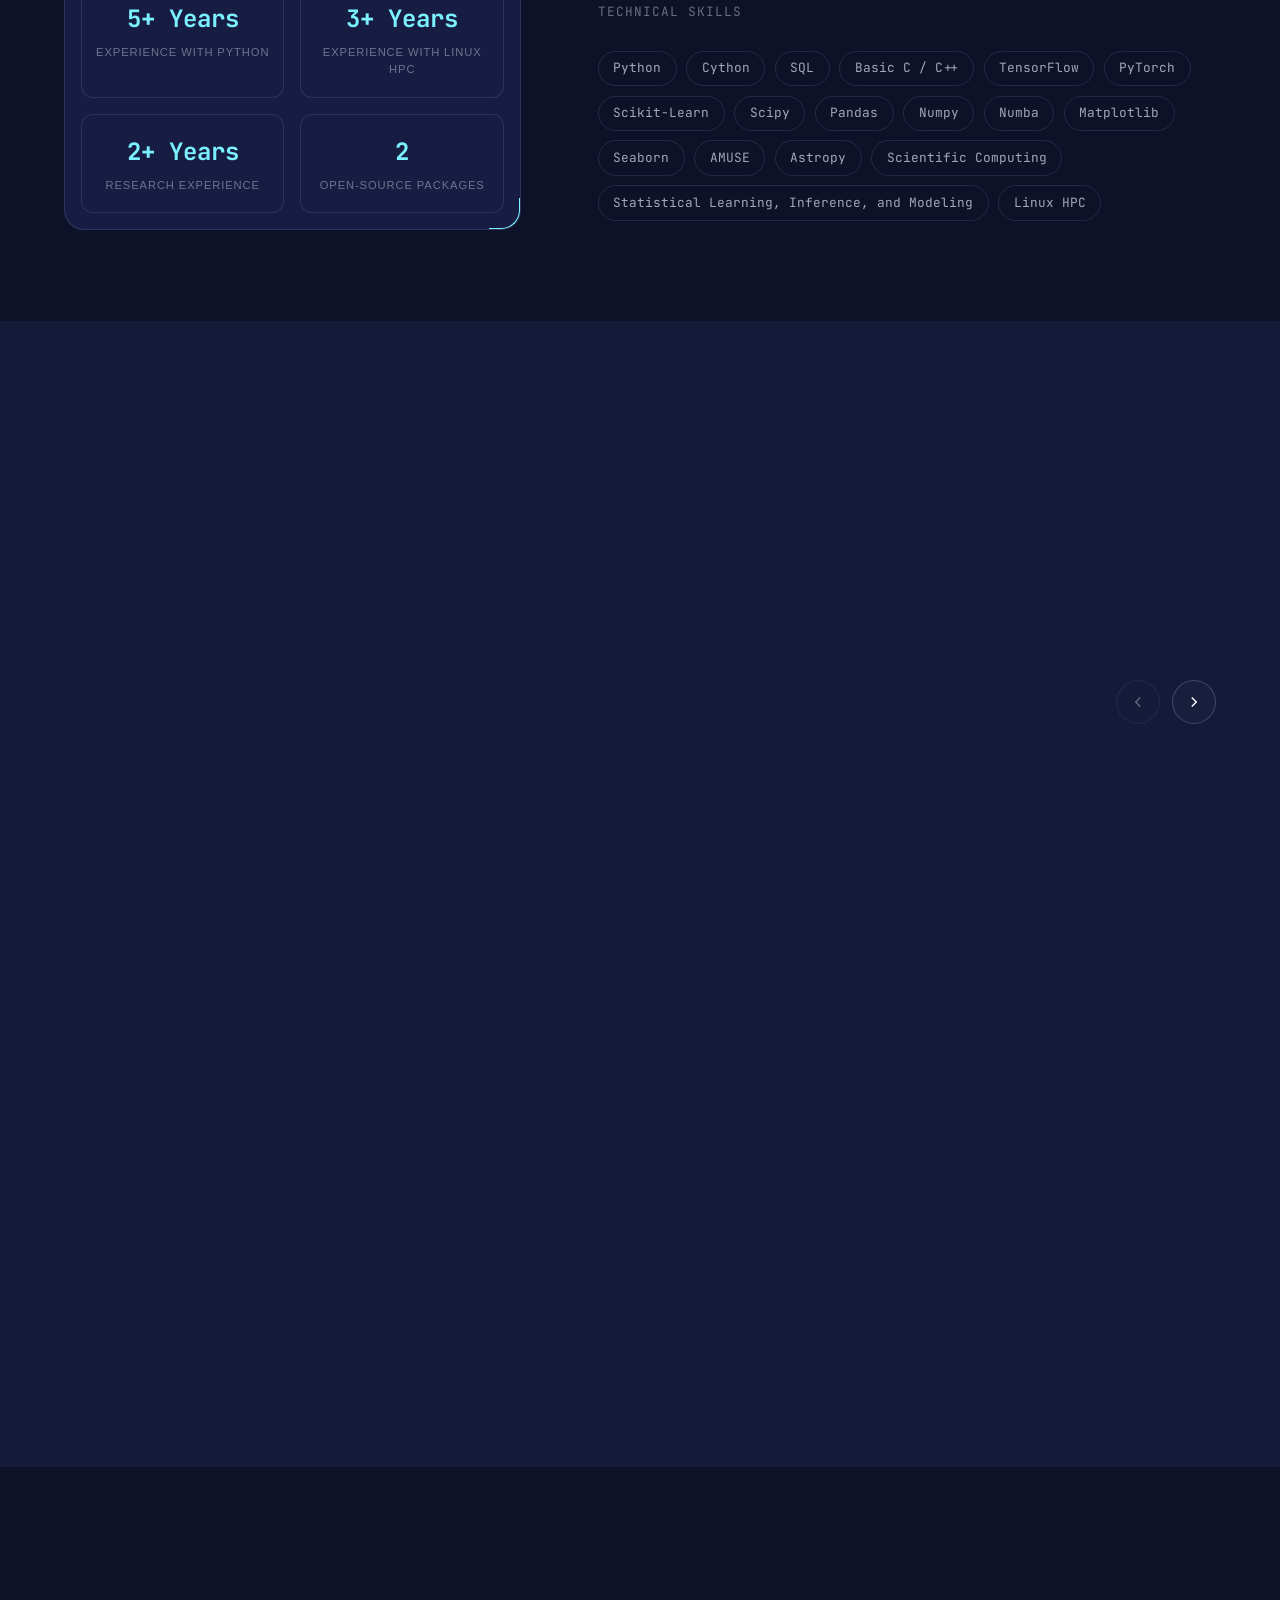
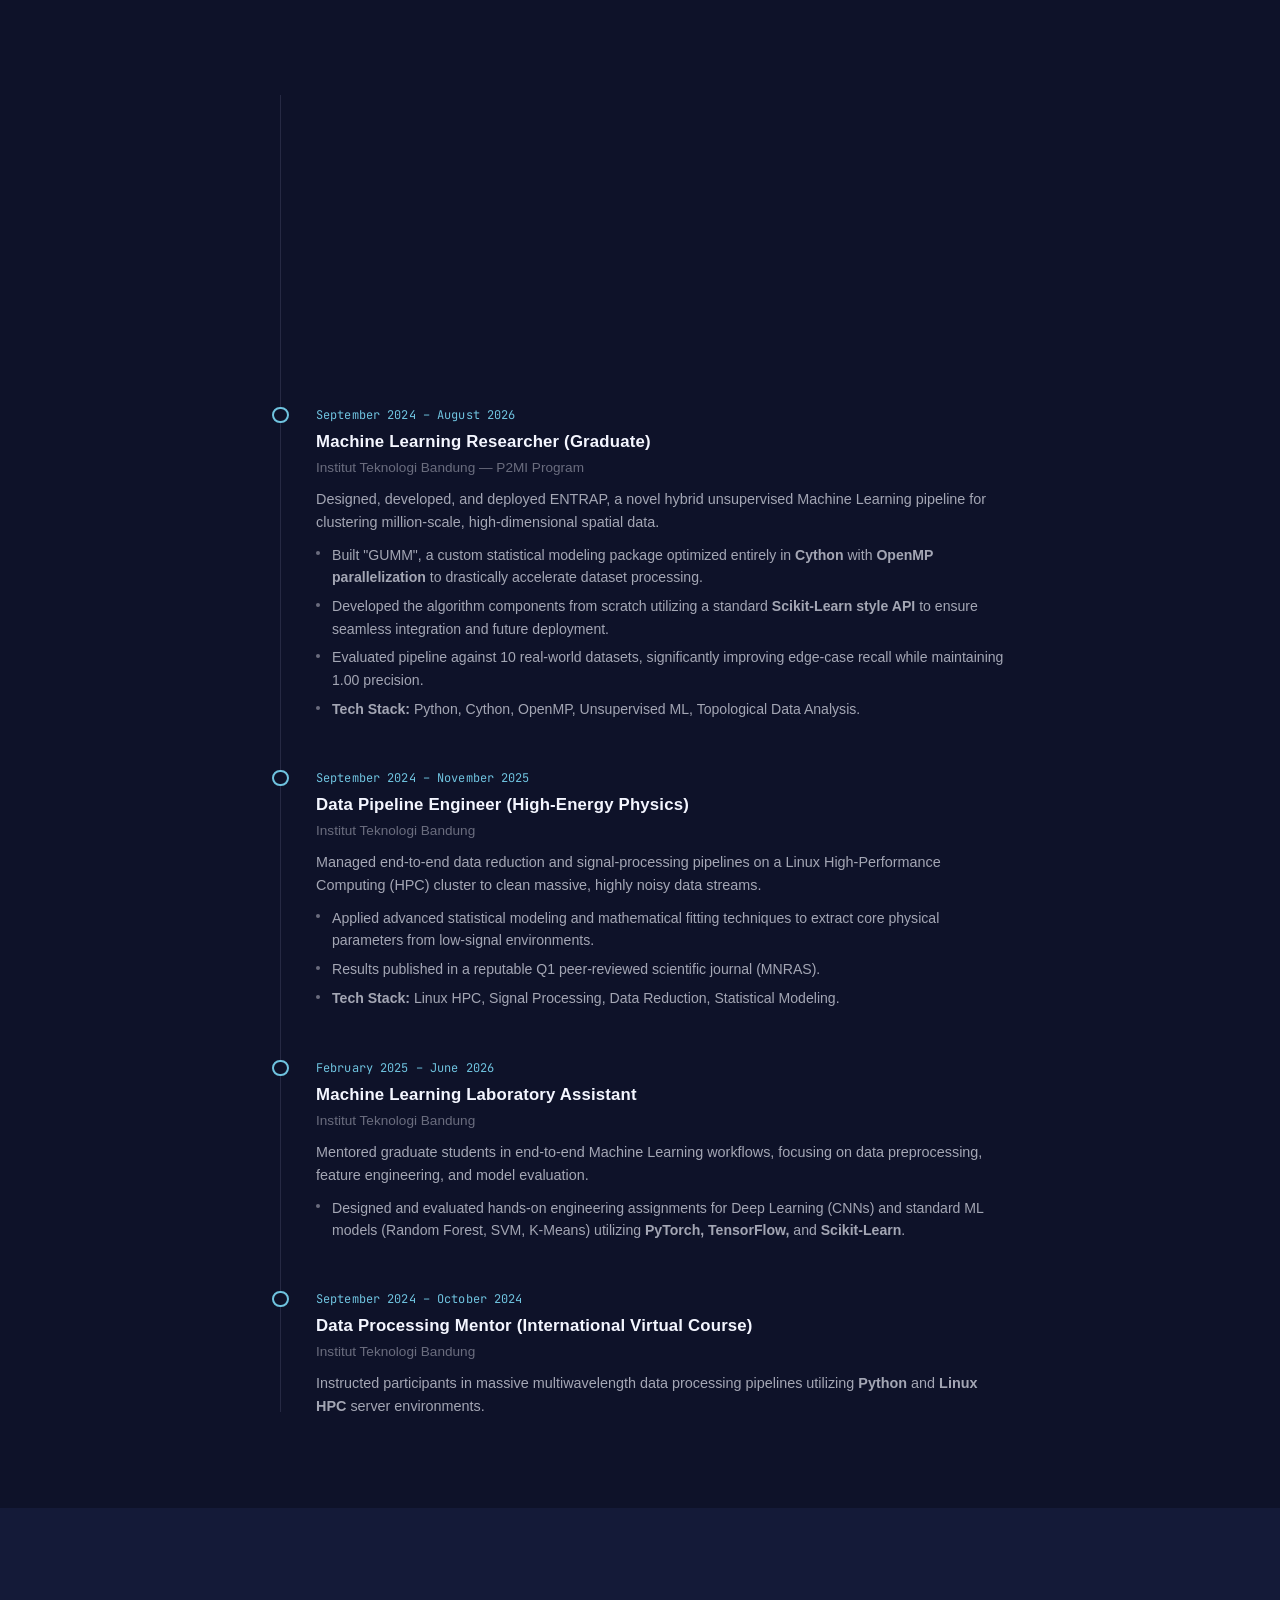
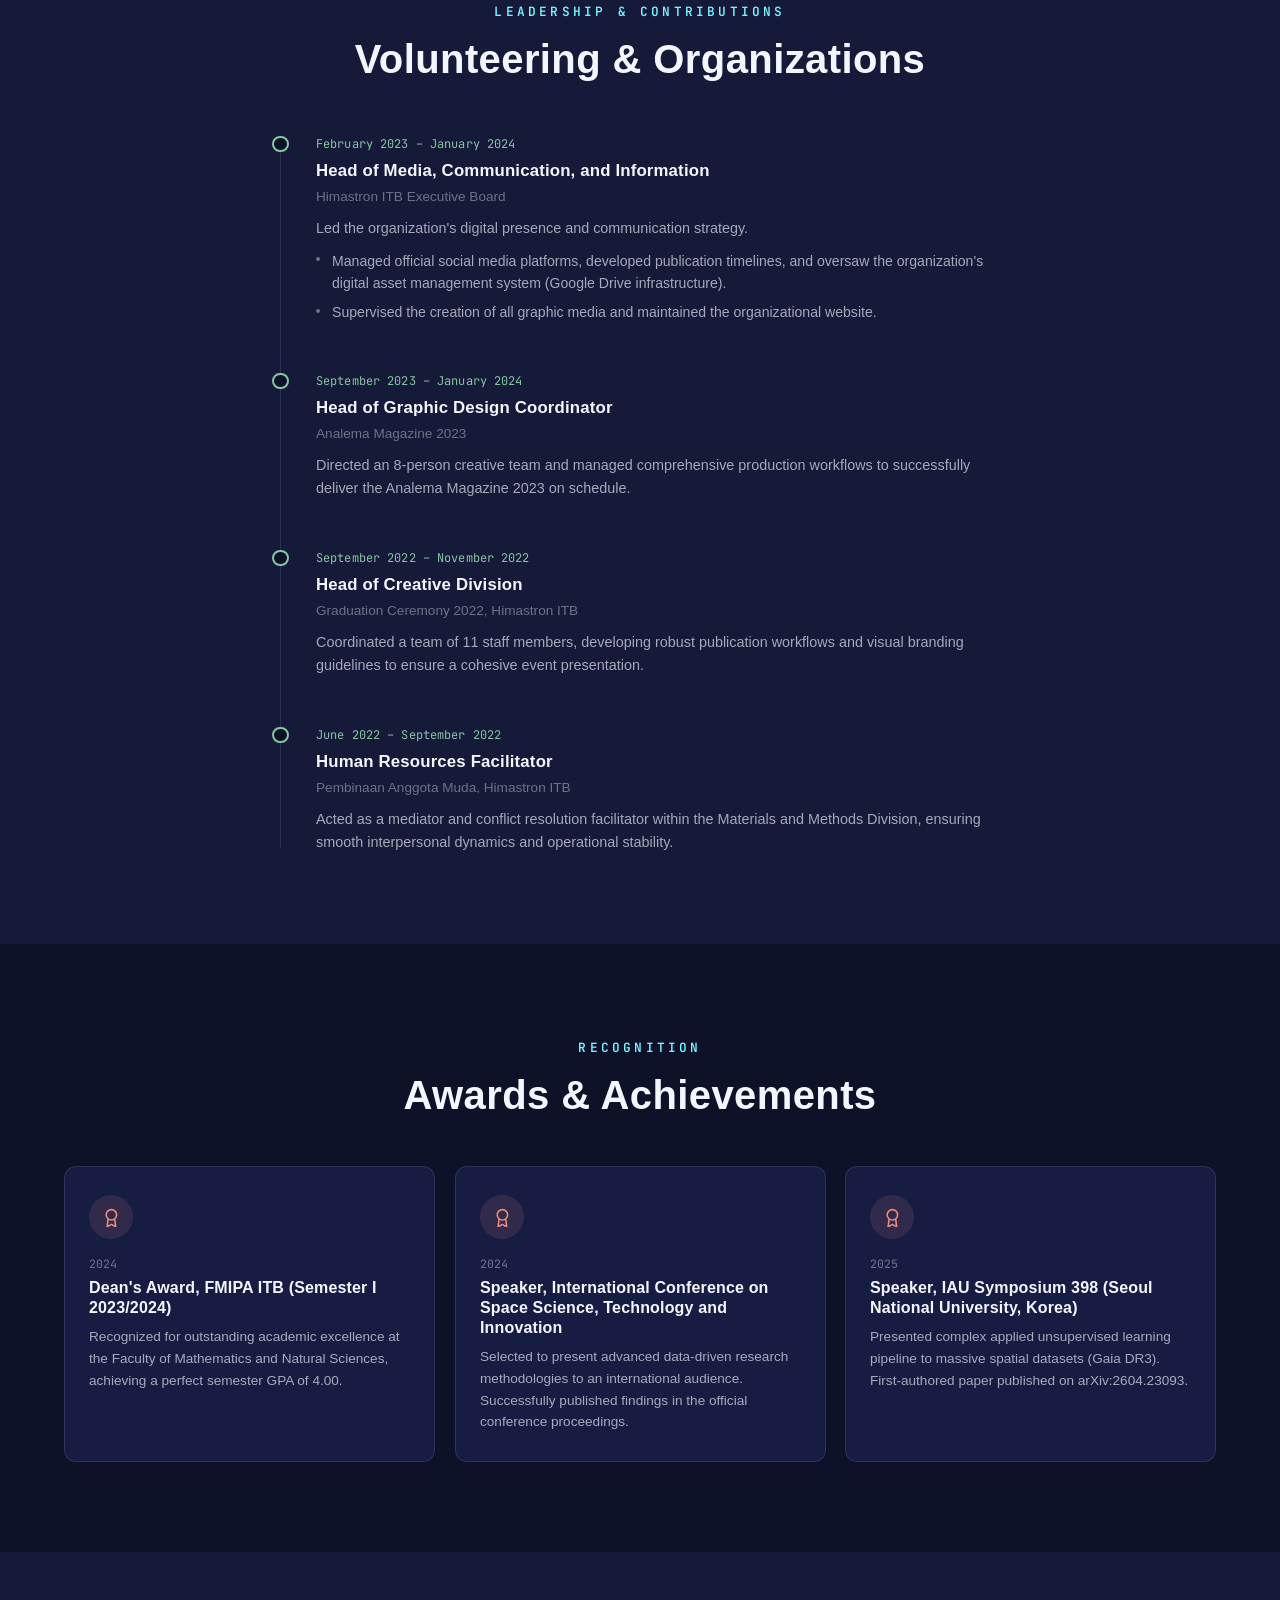
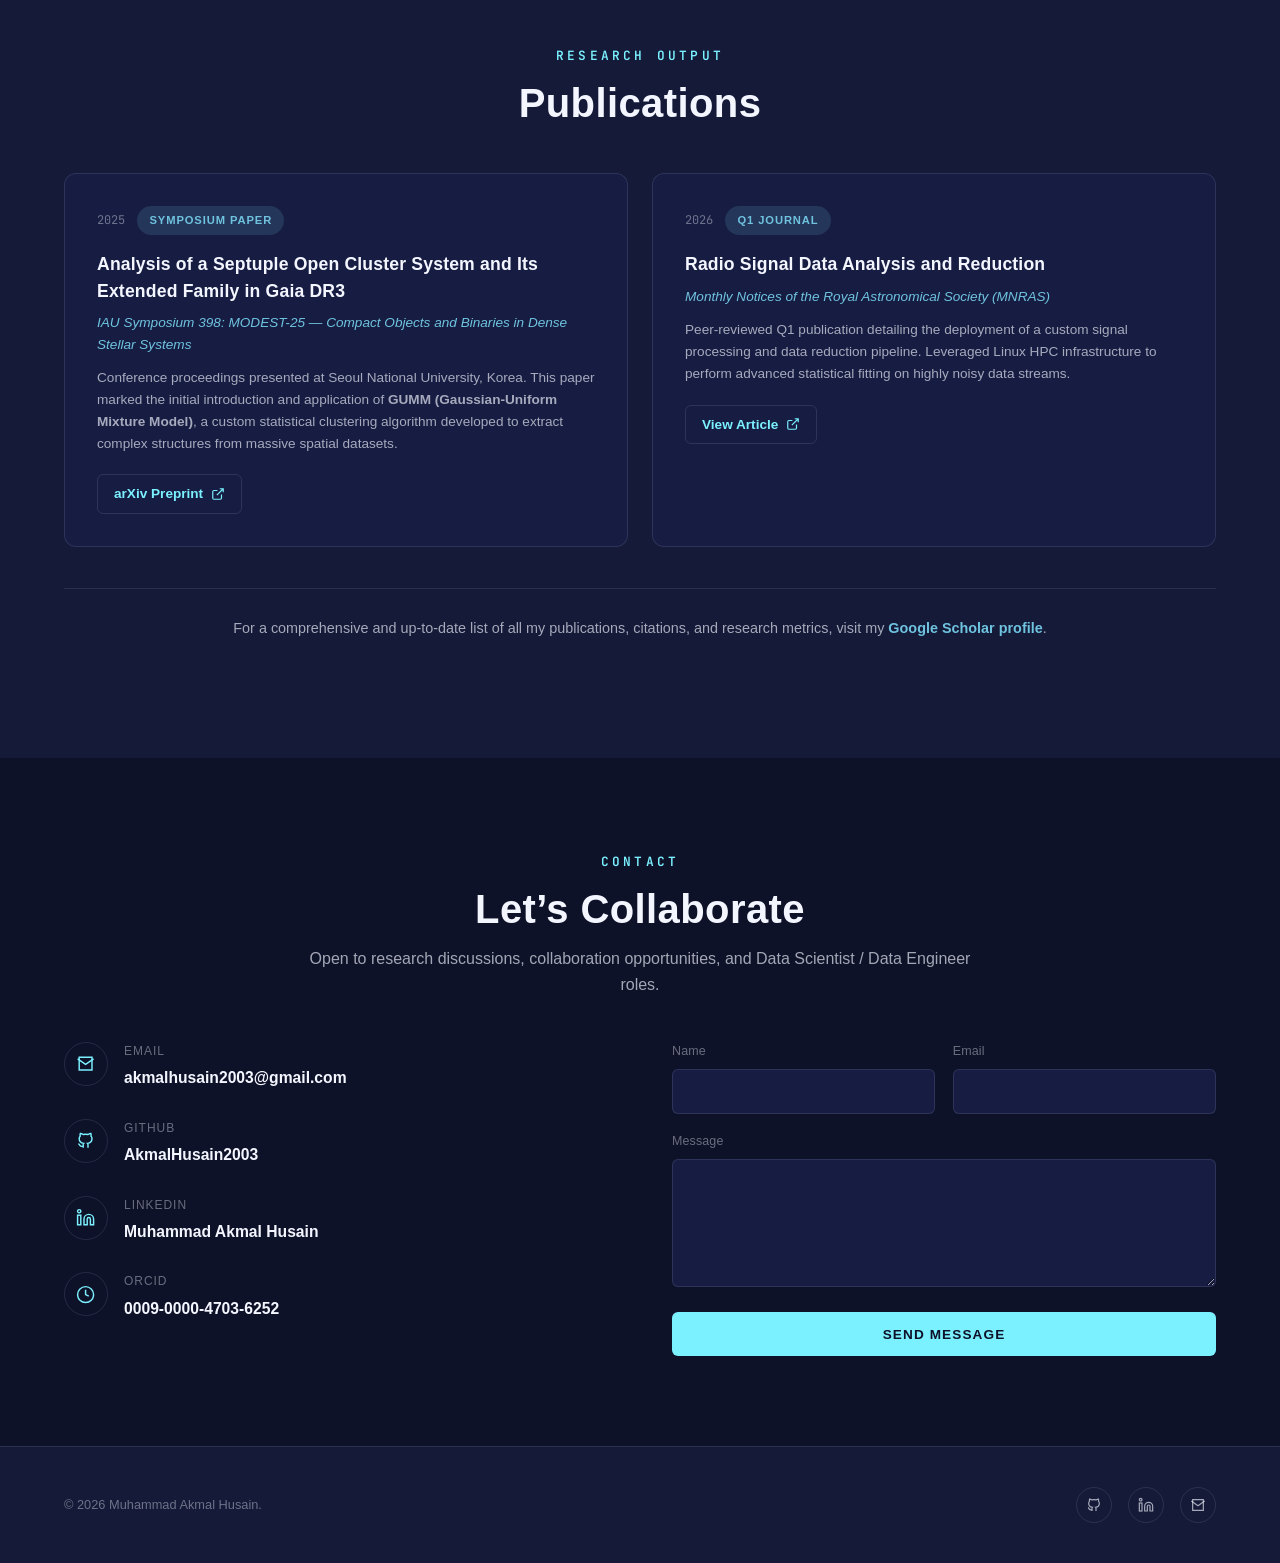
==== commit 5b5b97bb: "Update CV link in index.html" ====
--- a/index.html
+++ b/index.html
@@ -96,7 +96,7 @@
           <svg viewBox="0 0 24 24" width="16" height="16" fill="none" stroke="currentColor" stroke-width="2"><path d="M12 5v14M19 12l-7 7-7-7"/></svg>
         </a>
         <a href="#projects" class="btn btn--ghost">View Projects</a>
-        <a href="assets/document/CV - Muhammad Akmal Husain.pdf" class="btn btn--ghost" target="_self" rel="noopener noreferrer">Download CV</a>
+        <a href="assets/document/CV_Muhammad Akmal Husain.pdf" class="btn btn--ghost" target="_self" rel="noopener noreferrer">Download CV</a>
       </div>
     </div>
   </section>
